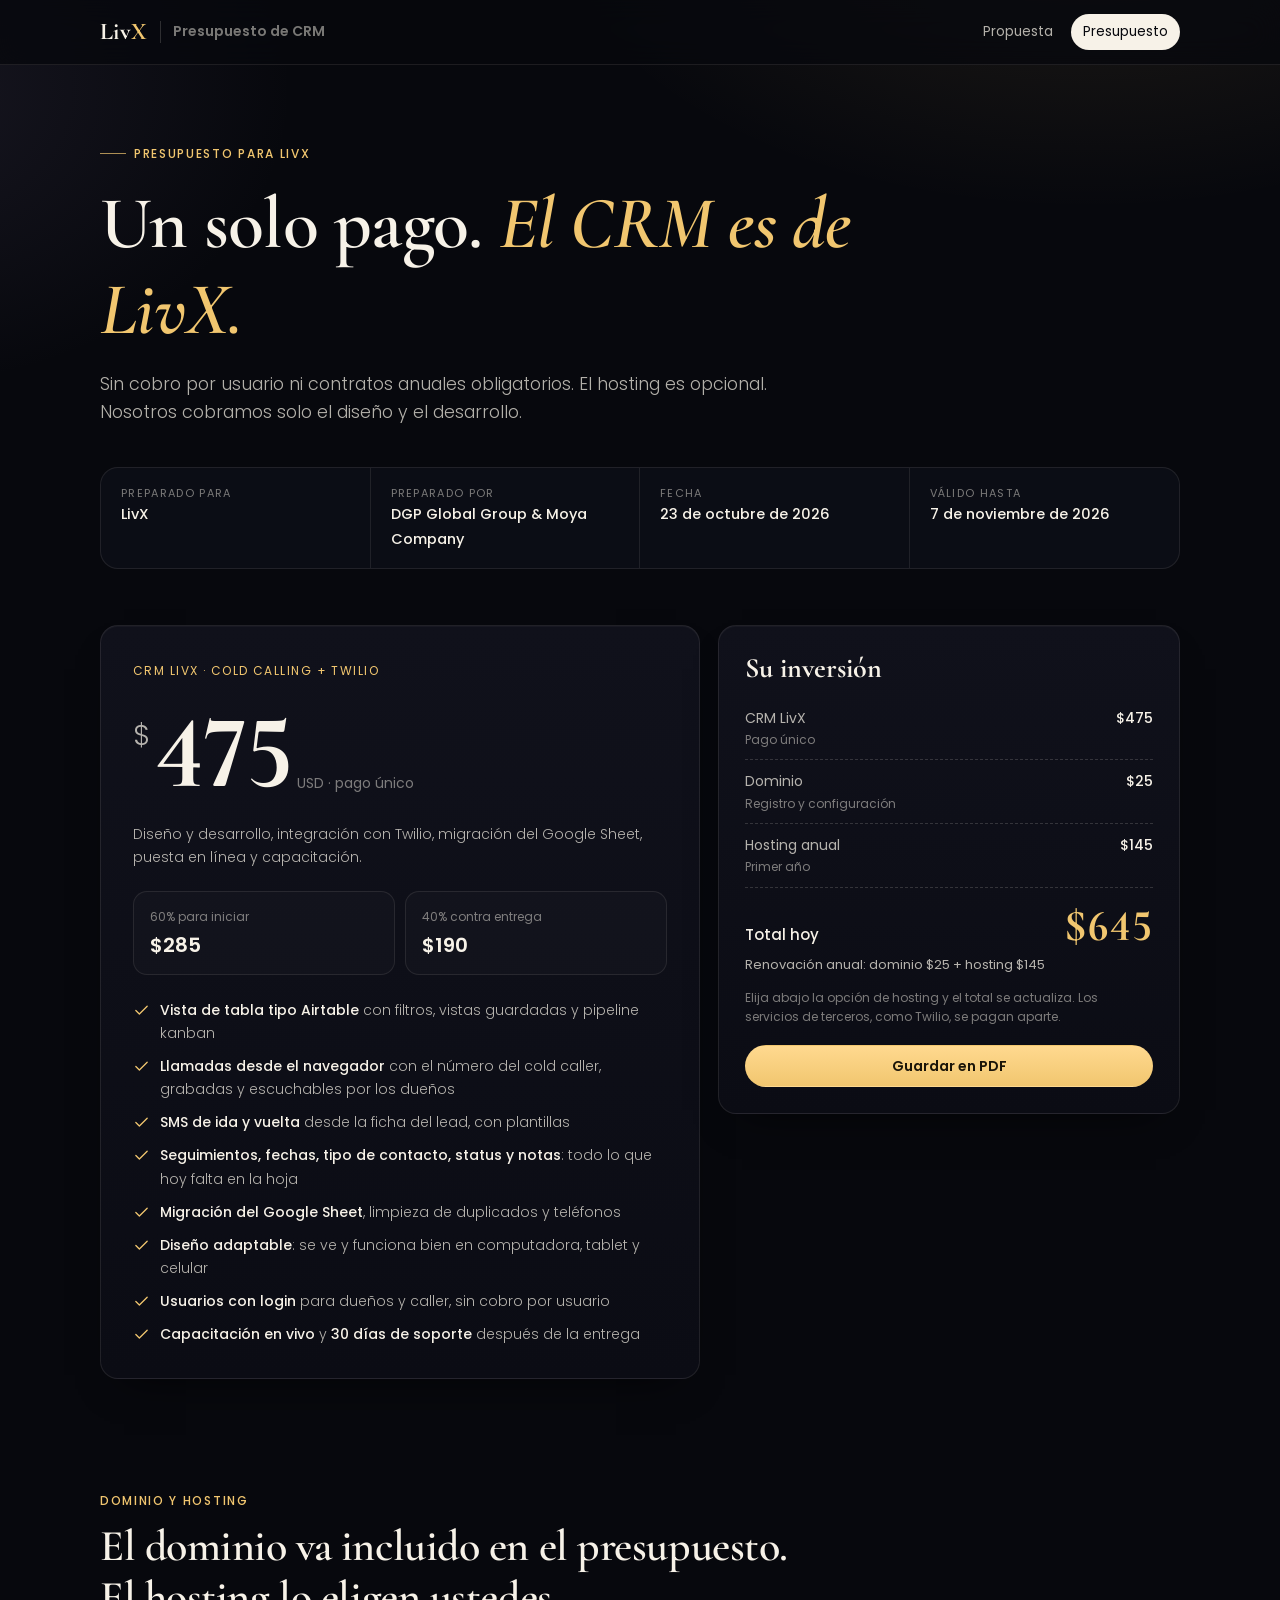
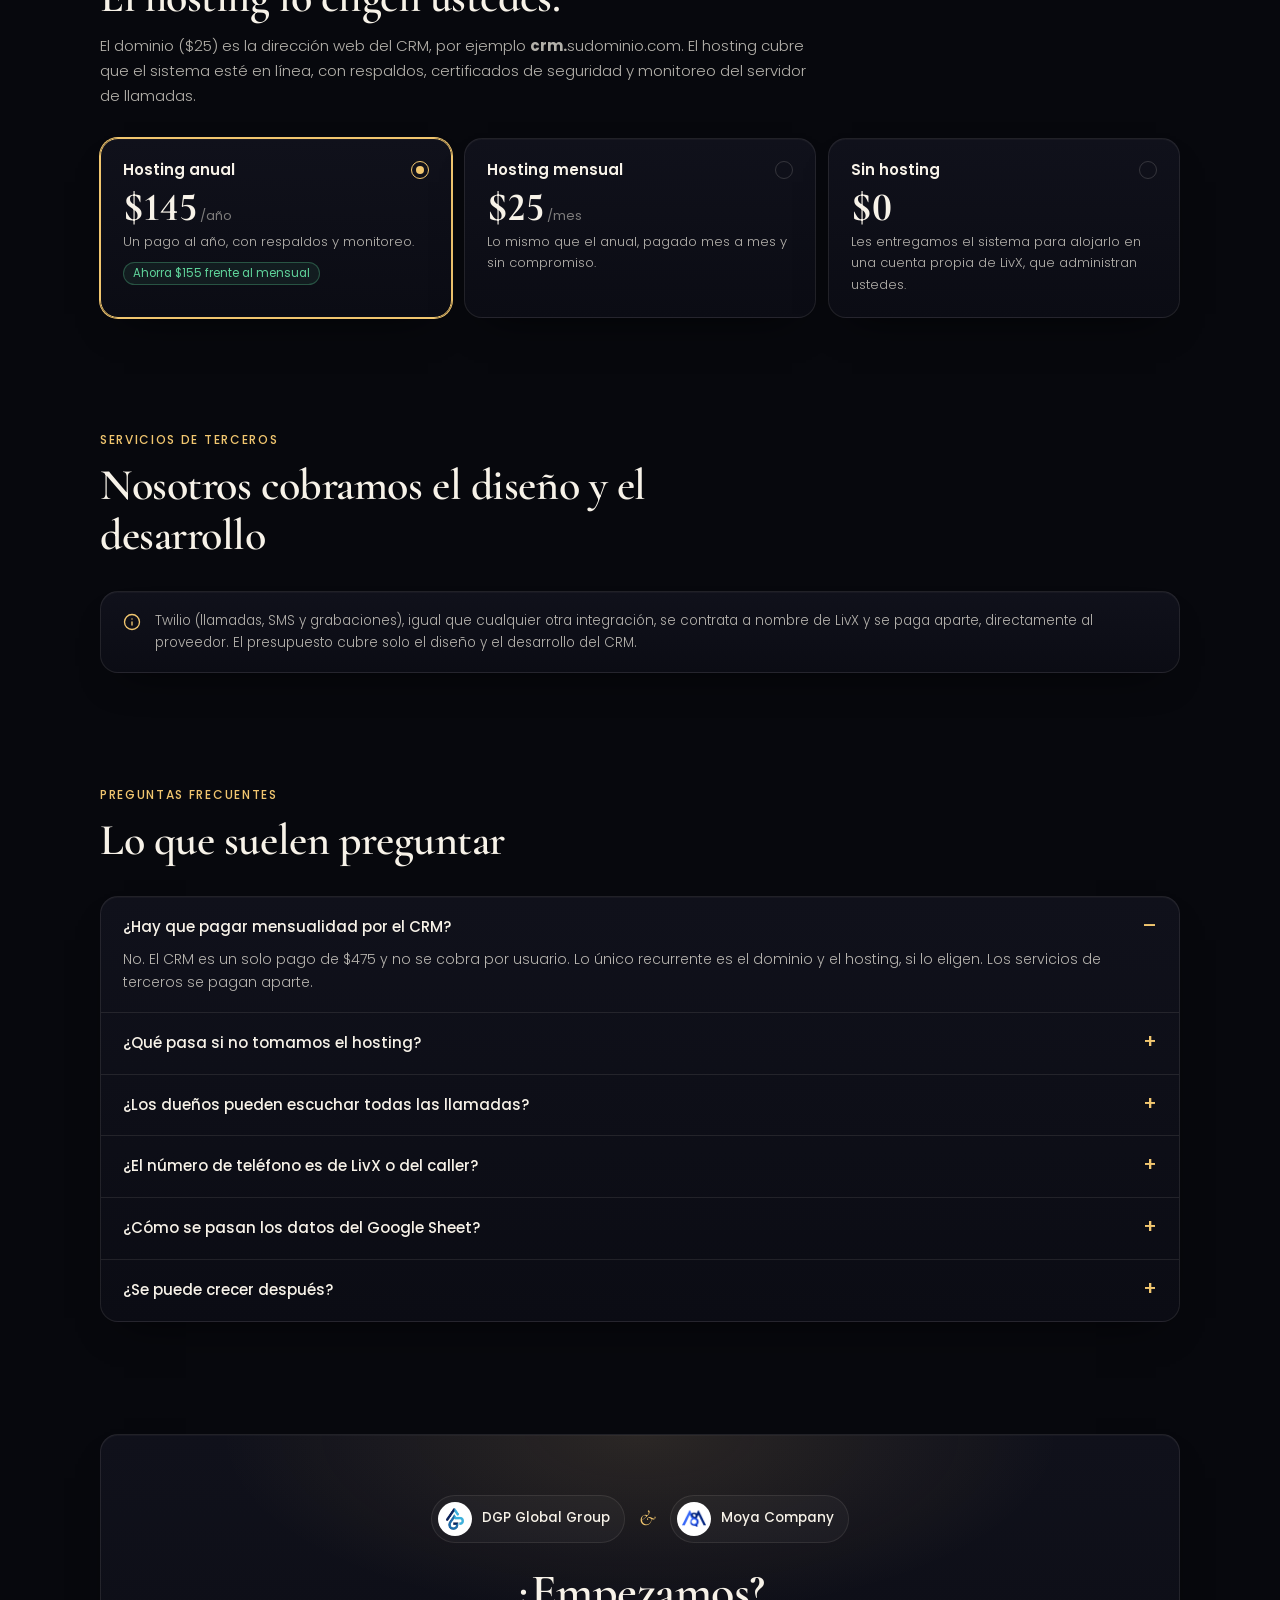
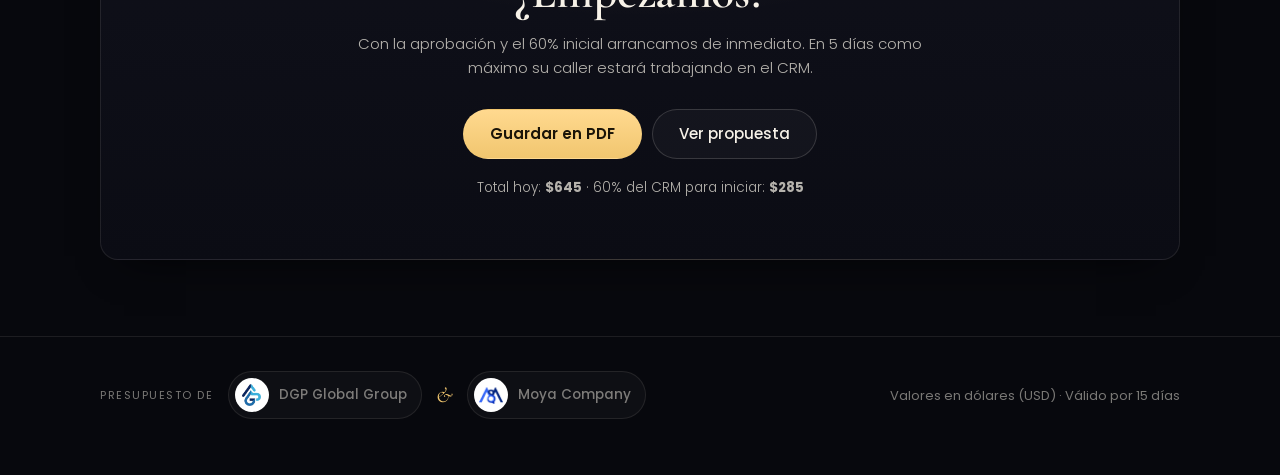
==== presupuesto/index.html @ dc4bea62 "Ajustar la entrega estimada a 5 días máximo Co-Authored-By: Claude Opus 5.5 <noreply@anthropic.com> " ====
<!doctype html>
<html lang="es">
<head>
  <meta charset="utf-8">
  <meta name="viewport" content="width=device-width, initial-scale=1">
  <title>Presupuesto CRM · LivX</title>
  <meta name="description" content="Presupuesto del CRM para LivX: $475 USD pago único, dominio $25 y hosting opcional de $145 al año o $25 al mes. Servicios de terceros aparte.">
  <meta name="robots" content="noindex">
  <meta name="theme-color" content="#07080d">
  <meta property="og:type" content="website">
  <meta property="og:title" content="Presupuesto CRM para LivX">
  <meta property="og:description" content="$475 USD pago único + dominio $25. Hosting opcional: $145/año o $25/mes.">
  <link rel="icon" href="../favicon.svg" type="image/svg+xml">
  <link rel="canonical" href="https://livxteam.dgp-link.com/presupuesto/">
  <meta property="og:url" content="https://livxteam.dgp-link.com/presupuesto/">
  <meta property="og:site_name" content="LivX CRM">
  <meta property="og:locale" content="es_US">
  <meta property="og:image" content="https://livxteam.dgp-link.com/presupuesto/og-image.png">
  <meta property="og:image:width" content="1200">
  <meta property="og:image:height" content="630">
  <meta name="twitter:card" content="summary_large_image">
  <meta name="twitter:title" content="Presupuesto CRM para LivX">
  <meta name="twitter:description" content="$475 USD pago único + dominio $25. Hosting opcional: $145/año o $25/mes.">
  <meta name="twitter:image" content="https://livxteam.dgp-link.com/presupuesto/og-image.png">
  <link rel="preconnect" href="https://fonts.googleapis.com">
  <link rel="preconnect" href="https://fonts.gstatic.com" crossorigin>
  <link href="https://fonts.googleapis.com/css2?family=Cormorant+Garamond:ital,wght@0,600;0,700;1,600&family=Poppins:wght@300;400;500;600&display=swap" rel="stylesheet">
  <link rel="stylesheet" href="../assets/css/site.css">
  <style>
    .price-wrap { display: grid; grid-template-columns: minmax(0, 1.3fr) minmax(0, 1fr); gap: 18px; align-items: start; }
    .price-card { padding: 32px; }
    .price-card .lbl { font-size: 12px; letter-spacing: .12em; text-transform: uppercase; color: var(--gold); }
    .price { display: flex; align-items: flex-start; gap: 6px; margin: 18px 0 18px; }
    .price .cur { font-size: 28px; margin-top: 12px; color: var(--ink-2); font-weight: 300; }
    .price .amt { font-family: var(--display); font-size: 104px; font-weight: 700; line-height: 1; letter-spacing: -.02em; font-variant-numeric: lining-nums; }
    .price .per { align-self: flex-end; margin-bottom: 10px; color: var(--ink-3); font-size: 14px; }
    .price-sub { color: var(--ink-2); font-size: 14px; font-weight: 300; }
    .terms { margin-top: 22px; display: grid; grid-template-columns: 1fr 1fr; gap: 10px; }
    .term { border: 1px solid var(--line); border-radius: 14px; padding: 12px 16px; background: rgba(255, 255, 255, .02); }
    .term small { color: var(--ink-3); font-size: 12px; }
    .term strong { display: block; font-size: 20px; font-weight: 600; font-variant-numeric: tabular-nums; }
    .checks { list-style: none; padding: 0; margin: 24px 0 0; display: grid; gap: 10px; }
    .checks li { display: flex; gap: 10px; font-size: 14px; color: var(--ink-2); font-weight: 300; }
    .checks li strong { color: var(--ink); font-weight: 500; }
    .checks svg.i { color: var(--gold); width: 17px; height: 17px; margin-top: 3px; }

    .summary { padding: 26px; position: sticky; top: 84px; }
    .summary h3 { font-family: var(--display); font-size: 28px; font-weight: 700; }
    .sum-line { display: flex; justify-content: space-between; gap: 12px; padding: 10px 0; border-bottom: 1px dashed var(--line-2); font-size: 14px; }
    .sum-line span:first-child { color: var(--ink-2); }
    .sum-line span:last-child { font-variant-numeric: tabular-nums; font-weight: 500; white-space: nowrap; }
    .sum-line small { display: block; color: var(--ink-3); font-size: 12px; }
    .sum-total { display: flex; justify-content: space-between; align-items: baseline; margin-top: 16px; }
    .sum-total strong { font-family: var(--display); font-size: 44px; font-weight: 700; font-variant-numeric: lining-nums tabular-nums; color: var(--gold); line-height: 1; }
    .sum-rec { font-size: 13px; color: var(--ink-2); margin-top: 6px; min-height: 20px; }
    .sum-note { font-size: 12px; color: var(--ink-3); margin-top: 12px; }

    .opts { display: grid; grid-template-columns: repeat(3, minmax(0, 1fr)); gap: 12px; }
    .opt { position: relative; padding: 22px; cursor: pointer; transition: border-color .15s, box-shadow .15s; display: block; }
    .opt:hover { border-color: var(--line-2); }
    .opt input { position: absolute; opacity: 0; pointer-events: none; }
    .opt.on { border-color: var(--gold); box-shadow: 0 0 0 1px var(--gold), var(--shadow); }
    .opt .radio { width: 18px; height: 18px; border-radius: 50%; border: 1.5px solid var(--line-2); display: inline-grid; place-items: center; float: right; }
    .opt.on .radio { border-color: var(--gold); }
    .opt.on .radio::after { content: ""; width: 8px; height: 8px; border-radius: 50%; background: var(--gold); }
    .opt input:focus-visible ~ .radio { outline: 2px solid var(--gold); outline-offset: 2px; }
    .opt h3 { font-size: 15px; font-weight: 600; }
    .opt .pr { font-variant-numeric: lining-nums; font-family: var(--display); font-size: 40px; font-weight: 700; margin: 8px 0 4px; line-height: 1; }
    .opt .pr small { font-family: var(--body); font-size: 13px; font-weight: 400; color: var(--ink-3); }
    .opt p { font-size: 13px; color: var(--ink-2); font-weight: 300; }
    .opt .save { display: inline-block; margin-top: 10px; font-size: 11.5px; color: var(--good); border: 1px solid rgba(95, 211, 154, .3); background: rgba(95, 211, 154, .08); border-radius: 999px; padding: 1px 9px; }

    .callout { padding: 18px 22px; display: flex; gap: 14px; align-items: flex-start; margin-top: 14px; }
    .callout svg.i { color: var(--gold); margin-top: 3px; }
    .callout p { font-size: 13.5px; color: var(--ink-2); font-weight: 300; }
    .callout strong { color: var(--ink); font-weight: 500; }

    @media (max-width: 900px) {
      .price-wrap { grid-template-columns: minmax(0, 1fr); }
      .summary { position: static; }
      .opts { grid-template-columns: minmax(0, 1fr); }
    }
    @media (max-width: 680px) {
      .price .amt { font-size: 84px; }
      .terms { grid-template-columns: minmax(0, 1fr); }
    }
  </style>
</head>
<body>
  <header class="top">
    <div class="wrap">
      <div class="brand"><span class="word">Liv<b>X</b></span><span class="sep"></span><span class="sub">Presupuesto de CRM</span></div>
      <nav class="nav">
        <a class="tab" href="../propuesta/">Propuesta</a>
        <a class="tab on" href="./">Presupuesto</a>
      </nav>
    </div>
  </header>

  <main class="wrap">
    <div class="hero">
      <span class="eyebrow">Presupuesto para LivX</span>
      <h1>Un solo pago. <em>El CRM es de LivX.</em></h1>
      <p class="lead">Sin cobro por usuario ni contratos anuales obligatorios. El hosting es opcional. Nosotros cobramos solo el diseño y el desarrollo.</p>
      <div class="meta">
        <div><small>Preparado para</small><strong>LivX</strong></div>
        <div><small>Preparado por</small><strong>DGP Global Group &amp; Moya Company</strong></div>
        <div><small>Fecha</small><strong id="issued">—</strong></div>
        <div><small>Válido hasta</small><strong id="valid">—</strong></div>
      </div>
    </div>

    <!-- Inversión -->
    <section id="inversion" style="padding-top:20px">
      <div class="price-wrap">
        <div class="card price-card">
          <span class="lbl">CRM LivX · cold calling + Twilio</span>
          <div class="price"><span class="cur">$</span><span class="amt">475</span><span class="per">USD · pago único</span></div>
          <p class="price-sub">Diseño y desarrollo, integración con Twilio, migración del Google Sheet, puesta en línea y capacitación.</p>
          <div class="terms">
            <div class="term"><small>60% para iniciar</small><strong>$285</strong></div>
            <div class="term"><small>40% contra entrega</small><strong>$190</strong></div>
          </div>
          <ul class="checks">
            <li><svg class="i" viewBox="0 0 24 24"><polyline points="20 6 9 17 4 12"/></svg><span><strong>Vista de tabla tipo Airtable</strong> con filtros, vistas guardadas y pipeline kanban</span></li>
            <li><svg class="i" viewBox="0 0 24 24"><polyline points="20 6 9 17 4 12"/></svg><span><strong>Llamadas desde el navegador</strong> con el número del cold caller, grabadas y escuchables por los dueños</span></li>
            <li><svg class="i" viewBox="0 0 24 24"><polyline points="20 6 9 17 4 12"/></svg><span><strong>SMS de ida y vuelta</strong> desde la ficha del lead, con plantillas</span></li>
            <li><svg class="i" viewBox="0 0 24 24"><polyline points="20 6 9 17 4 12"/></svg><span><strong>Seguimientos, fechas, tipo de contacto, status y notas</strong>: todo lo que hoy falta en la hoja</span></li>
            <li><svg class="i" viewBox="0 0 24 24"><polyline points="20 6 9 17 4 12"/></svg><span><strong>Migración del Google Sheet</strong>, limpieza de duplicados y teléfonos</span></li>
            <li><svg class="i" viewBox="0 0 24 24"><polyline points="20 6 9 17 4 12"/></svg><span><strong>Diseño adaptable</strong>: se ve y funciona bien en computadora, tablet y celular</span></li>
            <li><svg class="i" viewBox="0 0 24 24"><polyline points="20 6 9 17 4 12"/></svg><span><strong>Usuarios con login</strong> para dueños y caller, sin cobro por usuario</span></li>
            <li><svg class="i" viewBox="0 0 24 24"><polyline points="20 6 9 17 4 12"/></svg><span><strong>Capacitación en vivo</strong> y <strong>30 días de soporte</strong> después de la entrega</span></li>
          </ul>
        </div>

        <aside class="card summary">
          <h3>Su inversión</h3>
          <div id="lines" style="margin-top:12px"></div>
          <div class="sum-total"><span style="font-weight:500">Total hoy</span><strong id="total">$500</strong></div>
          <div class="sum-rec" id="rec"></div>
          <p class="sum-note">Elija abajo la opción de hosting y el total se actualiza. Los servicios de terceros, como Twilio, se pagan aparte.</p>
          <div class="row no-print" style="margin-top:18px">
            <button class="btn gold" type="button" onclick="window.print()" style="flex:1">Guardar en PDF</button>
          </div>
        </aside>
      </div>
    </section>

    <!-- Hosting -->
    <section id="hosting">
      <div class="sec-head">
        <div class="k">Dominio y hosting</div>
        <h2>El dominio va incluido en el presupuesto. El hosting lo eligen ustedes.</h2>
        <p>El dominio ($25) es la dirección web del CRM, por ejemplo <strong>crm.</strong>sudominio.com. El hosting cubre que el sistema esté en línea, con respaldos, certificados de seguridad y monitoreo del servidor de llamadas.</p>
      </div>
      <div class="opts" id="hostOpts">
        <label class="card opt" data-v="year">
          <input type="radio" name="host" value="year" checked>
          <span class="radio"></span>
          <h3>Hosting anual</h3>
          <div class="pr">$145<small> /año</small></div>
          <p>Un pago al año, con respaldos y monitoreo.</p>
          <span class="save">Ahorra $155 frente al mensual</span>
        </label>
        <label class="card opt" data-v="month">
          <input type="radio" name="host" value="month">
          <span class="radio"></span>
          <h3>Hosting mensual</h3>
          <div class="pr">$25<small> /mes</small></div>
          <p>Lo mismo que el anual, pagado mes a mes y sin compromiso.</p>
        </label>
        <label class="card opt" data-v="none">
          <input type="radio" name="host" value="none">
          <span class="radio"></span>
          <h3>Sin hosting</h3>
          <div class="pr">$0</div>
          <p>Les entregamos el sistema para alojarlo en una cuenta propia de LivX, que administran ustedes.</p>
        </label>
      </div>
    </section>

    <!-- Terceros -->
    <section id="terceros">
      <div class="sec-head">
        <div class="k">Servicios de terceros</div>
        <h2>Nosotros cobramos el diseño y el desarrollo</h2>
      </div>
      <div class="card callout">
        <svg class="i" viewBox="0 0 24 24"><circle cx="12" cy="12" r="10"/><line x1="12" y1="16" x2="12" y2="12"/><line x1="12" y1="8" x2="12.01" y2="8"/></svg>
        <p>Twilio (llamadas, SMS y grabaciones), igual que cualquier otra integración, se contrata a nombre de LivX y se paga aparte, directamente al proveedor. El presupuesto cubre solo el diseño y el desarrollo del CRM.</p>
      </div>
    </section>

    <!-- Preguntas -->
    <section>
      <div class="sec-head"><div class="k">Preguntas frecuentes</div><h2>Lo que suelen preguntar</h2></div>
      <div class="card faq">
        <details open><summary>¿Hay que pagar mensualidad por el CRM?</summary><p>No. El CRM es un solo pago de $475 y no se cobra por usuario. Lo único recurrente es el dominio y el hosting, si lo eligen. Los servicios de terceros se pagan aparte.</p></details>
        <details><summary>¿Qué pasa si no tomamos el hosting?</summary><p>Les dejamos el sistema listo para alojarlo en una cuenta de LivX. El mantenimiento y los respaldos quedarían por su cuenta.</p></details>
        <details><summary>¿Los dueños pueden escuchar todas las llamadas?</summary><p>Sí. Cada llamada queda grabada en la ficha del lead y en el registro de llamadas, con fecha, duración y resultado.</p></details>
        <details><summary>¿El número de teléfono es de LivX o del caller?</summary><p>Es de LivX. Si el caller cambia, el número, las grabaciones y los SMS se quedan con ustedes.</p></details>
        <details><summary>¿Cómo se pasan los datos del Google Sheet?</summary><p>Lo hacemos nosotros: importamos la hoja, unimos duplicados, damos un solo formato a los teléfonos y asignamos categorías y status.</p></details>
        <details><summary>¿Se puede crecer después?</summary><p>Sí. Cuando hagan el launch se pueden agregar más callers, formularios de registro de partners, email marketing o reportes. Se cotiza aparte según lo que necesiten.</p></details>
      </div>
    </section>

    <!-- Aceptar -->
    <section id="aceptar">
      <div class="card cta">
        <div class="by no-print" style="justify-content:center;margin-bottom:22px">
          <span class="agency"><span class="lg"><img src="../assets/img/dgp-mark.png" alt=""></span>DGP Global Group</span>
          <span class="amp">&amp;</span>
          <span class="agency"><span class="lg"><img src="../assets/img/moya-mark.png" alt=""></span>Moya Company</span>
        </div>
        <h2>¿Empezamos?</h2>
        <p>Con la aprobación y el 60% inicial arrancamos de inmediato. En 5 días como máximo su caller estará trabajando en el CRM.</p>
        <div class="row">
          <button class="btn gold lg no-print" type="button" onclick="window.print()">Guardar en PDF</button>
          <a class="btn lg no-print" href="../propuesta/">Ver propuesta</a>
        </div>
        <p id="selNote" style="margin:18px auto 0;font-size:13.5px"></p>
      </div>
    </section>
  </main>

  <footer>
    <div class="wrap">
      <div class="by">
        <span class="lbl">Presupuesto de</span>
        <span class="agency"><span class="lg"><img src="../assets/img/dgp-mark.png" alt="Logo de DGP Global Group"></span>DGP Global Group</span>
        <span class="amp">&amp;</span>
        <span class="agency"><span class="lg"><img src="../assets/img/moya-mark.png" alt="Logo de Moya Company"></span>Moya Company</span>
      </div>
      <span>Valores en dólares (USD) · Válido por 15 días</span>
    </div>
  </footer>

  <script>
    const CRM = 475, DOMAIN = 25;
    const HOST = {
      year: { name: 'Hosting anual', today: 145, rec: 'Renovación anual: dominio $25 + hosting $145' },
      month: { name: 'Hosting mensual', today: 25, rec: 'Luego $25/mes de hosting · dominio $25/año' },
      none: { name: null, today: 0, rec: 'Renovación anual del dominio: $25' }
    };
    const money = (n) => '$' + n.toLocaleString('en-US', { minimumFractionDigits: n % 1 ? 2 : 0, maximumFractionDigits: 2 });
    let host = 'year';

    function update() {
      const h = HOST[host];
      const total = CRM + DOMAIN + h.today;
      document.getElementById('lines').innerHTML =
        `<div class="sum-line"><span>CRM LivX<small>Pago único</small></span><span>${money(CRM)}</span></div>` +
        `<div class="sum-line"><span>Dominio<small>Registro y configuración</small></span><span>${money(DOMAIN)}</span></div>` +
        (h.name ? `<div class="sum-line"><span>${h.name}<small>${host === 'year' ? 'Primer año' : 'Primer mes'}</small></span><span>${money(h.today)}</span></div>` : '');
      document.getElementById('total').textContent = money(total);
      document.getElementById('rec').textContent = h.rec;
      document.getElementById('selNote').innerHTML =
        `Total hoy: <strong>${money(total)}</strong> · 60% del CRM para iniciar: <strong>${money(CRM * .6)}</strong>`;
      document.querySelectorAll('.opt').forEach((el) => el.classList.toggle('on', el.dataset.v === host));
    }
    document.getElementById('hostOpts').addEventListener('change', (e) => { host = e.target.value; update(); });

    // Fecha de emisión fija: la validez no se mueve cada vez que se abre la página
    const ISSUED = new Date(2026, 9, 23);
    const fmt = (x) => x.toLocaleDateString('es-US', { day: 'numeric', month: 'long', year: 'numeric' });
    document.getElementById('issued').textContent = fmt(ISSUED);
    document.getElementById('valid').textContent = fmt(new Date(ISSUED.getTime() + 15 * 86400000));
    update();
  </script>
</body>
</html>
---- assets/css/site.css ----
/* LivX CRM · estilos compartidos (propuesta y presupuesto)
   Paleta y tipografía tomadas de la identidad nocturna de LivX. */
:root {
  color-scheme: dark;
  --bg: #07080d;
  --bg-2: #0b0c14;
  --surface: #10111b;
  --surface-2: #151726;
  --surface-3: #1c1f33;
  --line: rgba(247, 242, 232, .09);
  --line-2: rgba(247, 242, 232, .16);
  --ink: #f7f2e8;
  --ink-2: rgba(247, 242, 232, .72);
  --ink-3: rgba(247, 242, 232, .48);
  --gold: #f1c66f;
  --gold-2: #ffd98f;
  --gold-soft: rgba(241, 198, 111, .12);
  --bronze: #9f7541;
  --good: #5fd39a;
  --bad: #f07b7b;
  --info: #7fb2ff;
  --violet: #b9a3ff;
  --display: "Cormorant Garamond", Georgia, serif;
  --body: "Poppins", system-ui, -apple-system, "Segoe UI", sans-serif;
  --radius: 18px;
  --shadow: 0 1px 0 rgba(255, 255, 255, .03) inset, 0 20px 40px -24px rgba(0, 0, 0, .8);
}
* { box-sizing: border-box; }
html, body { margin: 0; }
html { scroll-behavior: smooth; }
body {
  font-family: var(--body); font-size: 15px; line-height: 1.65; color: var(--ink);
  background:
    radial-gradient(900px 500px at 85% -10%, rgba(241, 198, 111, .10), transparent 60%),
    radial-gradient(700px 500px at -10% 10%, rgba(102, 91, 128, .18), transparent 60%),
    var(--bg);
  background-attachment: fixed;
  -webkit-font-smoothing: antialiased;
}
a { color: inherit; }
h1, h2, h3 { margin: 0; line-height: 1.15; }
h1, h2 { font-family: var(--display); font-weight: 600; letter-spacing: -.01em; }
p { margin: 0; }
svg.i { width: 18px; height: 18px; stroke: currentColor; fill: none; stroke-width: 1.8; stroke-linecap: round; stroke-linejoin: round; flex: none; }

.wrap { max-width: 1120px; margin: 0 auto; padding: 0 20px; }

/* Barra superior */
.top { position: sticky; top: 0; z-index: 20; background: rgba(7, 8, 13, .78); backdrop-filter: blur(14px); -webkit-backdrop-filter: blur(14px); border-bottom: 1px solid var(--line); }
.top .wrap { display: flex; align-items: center; justify-content: space-between; gap: 12px; height: 64px; }
.brand { display: flex; align-items: center; gap: 12px; font-weight: 600; font-size: 14px; min-width: 0; }
.brand .word { font-family: var(--display); font-size: 24px; font-weight: 700; letter-spacing: .02em; }
.brand .word b { color: var(--gold); font-weight: 700; }
.brand .sep { width: 1px; height: 22px; background: var(--line-2); }
.brand .sub { color: var(--ink-3); white-space: nowrap; overflow: hidden; text-overflow: ellipsis; }
.nav { display: flex; gap: 6px; align-items: center; }
.nav a.tab { font-size: 13.5px; color: var(--ink-2); text-decoration: none; padding: 7px 12px; border-radius: 999px; }
.nav a.tab:hover { color: var(--ink); background: rgba(255, 255, 255, .04); }
.nav a.tab.on { color: var(--bg); background: var(--ink); }

/* Botones */
.btn {
  display: inline-flex; align-items: center; justify-content: center; gap: 8px; height: 42px; padding: 0 18px;
  border-radius: 999px; font: inherit; font-size: 14px; font-weight: 500; cursor: pointer; text-decoration: none; white-space: nowrap;
  border: 1px solid var(--line-2); background: rgba(255, 255, 255, .03); color: var(--ink);
  transition: background .15s, border-color .15s, transform .15s;
}
.btn:hover { border-color: var(--ink-3); background: rgba(255, 255, 255, .06); }
.btn.gold { background: linear-gradient(180deg, var(--gold-2), var(--gold)); color: #1a1408; border-color: transparent; font-weight: 600; }
.btn.gold:hover { filter: brightness(1.05); transform: translateY(-1px); }
.btn.lg { height: 50px; padding: 0 26px; font-size: 15px; }
.row { display: flex; gap: 10px; flex-wrap: wrap; align-items: center; }

/* Encabezados de sección */
.hero { padding: 72px 0 36px; }
.eyebrow { display: inline-flex; align-items: center; gap: 8px; font-size: 12px; letter-spacing: .14em; text-transform: uppercase; color: var(--gold); font-weight: 500; }
.eyebrow::before { content: ""; width: 26px; height: 1px; background: var(--gold); opacity: .7; }
.hero h1 { font-size: clamp(40px, 6.4vw, 74px); margin: 18px 0 18px; max-width: 900px; }
.hero h1 em { font-style: italic; color: var(--gold); }
.hero .lead { font-size: 17.5px; color: var(--ink-2); max-width: 680px; font-weight: 300; }

.meta { display: grid; grid-template-columns: repeat(4, minmax(0, 1fr)); margin-top: 40px; border: 1px solid var(--line); border-radius: var(--radius); overflow: hidden; background: rgba(16, 17, 27, .6); }
.meta > div { padding: 16px 20px; border-right: 1px solid var(--line); }
.meta > div:last-child { border-right: 0; }
.meta small { display: block; font-size: 11px; letter-spacing: .12em; text-transform: uppercase; color: var(--ink-3); }
.meta strong { font-weight: 500; font-size: 14.5px; }

section { padding: 56px 0; }
.sec-head { margin-bottom: 30px; max-width: 720px; }
.sec-head .k { font-size: 12px; letter-spacing: .14em; text-transform: uppercase; color: var(--gold); font-weight: 500; }
.sec-head h2 { font-size: clamp(30px, 4.2vw, 44px); margin-top: 10px; }
.sec-head p { color: var(--ink-2); margin-top: 12px; font-weight: 300; }

.card { background: linear-gradient(180deg, var(--surface), var(--bg-2)); border: 1px solid var(--line); border-radius: var(--radius); box-shadow: var(--shadow); }
.grid { display: grid; gap: 14px; }
.g2 { grid-template-columns: repeat(2, minmax(0, 1fr)); }
.g3 { grid-template-columns: repeat(3, minmax(0, 1fr)); }
.g4 { grid-template-columns: repeat(4, minmax(0, 1fr)); }

.feat { padding: 24px; }
.feat .ico { width: 40px; height: 40px; border-radius: 12px; display: grid; place-items: center; background: var(--gold-soft); color: var(--gold); border: 1px solid rgba(241, 198, 111, .22); margin-bottom: 16px; }
.feat h3 { font-size: 16px; font-weight: 600; margin-bottom: 6px; }
.feat p { color: var(--ink-2); font-size: 14px; font-weight: 300; }
.feat ul { margin: 10px 0 0; padding-left: 18px; color: var(--ink-2); font-size: 13.5px; font-weight: 300; }
.feat ul li { margin: 3px 0; }
.feat ul li::marker { color: var(--gold); }

/* Chips de estado / categoría */
.chip { display: inline-flex; align-items: center; gap: 6px; font-size: 12px; font-weight: 500; padding: 2px 10px; border-radius: 999px; white-space: nowrap; border: 1px solid transparent; }
.chip::before { content: ""; width: 6px; height: 6px; border-radius: 50%; background: currentColor; }
.c-new { color: #cfd3e6; background: rgba(207, 211, 230, .08); border-color: rgba(207, 211, 230, .14); }
.c-try { color: var(--info); background: rgba(127, 178, 255, .1); border-color: rgba(127, 178, 255, .2); }
.c-int { color: var(--gold); background: var(--gold-soft); border-color: rgba(241, 198, 111, .25); }
.c-fu { color: var(--violet); background: rgba(185, 163, 255, .1); border-color: rgba(185, 163, 255, .22); }
.c-won { color: var(--good); background: rgba(95, 211, 154, .1); border-color: rgba(95, 211, 154, .22); }
.c-lost { color: var(--bad); background: rgba(240, 123, 123, .1); border-color: rgba(240, 123, 123, .2); }
.tag { display: inline-block; font-size: 11.5px; padding: 1px 9px; border-radius: 6px; background: rgba(255, 255, 255, .05); border: 1px solid var(--line); color: var(--ink-2); white-space: nowrap; }

/* Tablas simples */
table.t { width: 100%; border-collapse: collapse; font-size: 14px; }
table.t th, table.t td { text-align: left; padding: 13px 18px; border-bottom: 1px solid var(--line); vertical-align: top; }
table.t th { font-size: 11px; letter-spacing: .12em; text-transform: uppercase; color: var(--ink-3); font-weight: 500; }
table.t tr:last-child td { border-bottom: 0; }
table.t td.r, table.t th.r { text-align: right; white-space: nowrap; }
table.t td small { display: block; color: var(--ink-3); font-size: 12.5px; }
.scroll-x { overflow-x: auto; -webkit-overflow-scrolling: touch; }

/* Pasos */
.steps { display: grid; grid-template-columns: repeat(4, minmax(0, 1fr)); gap: 14px; }
.step { padding: 22px; }
.step .when { font-size: 11.5px; letter-spacing: .12em; text-transform: uppercase; color: var(--gold); }
.step h3 { font-size: 16px; font-weight: 600; margin: 8px 0 6px; }
.step p { font-size: 13.5px; color: var(--ink-2); font-weight: 300; }

/* FAQ */
.faq details { padding: 18px 22px; border-bottom: 1px solid var(--line); }
.faq details:last-child { border-bottom: 0; }
.faq summary { cursor: pointer; font-weight: 500; list-style: none; display: flex; justify-content: space-between; gap: 12px; }
.faq summary::-webkit-details-marker { display: none; }
.faq summary::after { content: "+"; color: var(--gold); font-size: 20px; line-height: 1; }
.faq details[open] summary::after { content: "–"; }
.faq p { color: var(--ink-2); margin-top: 8px; font-size: 14px; font-weight: 300; }

/* Cierre */
.cta { text-align: center; padding: 60px 24px; background: radial-gradient(600px 260px at 50% 0%, rgba(241, 198, 111, .12), transparent 70%), linear-gradient(180deg, var(--surface), var(--bg-2)); }
.cta h2 { font-size: clamp(32px, 4.6vw, 48px); }
.cta p { color: var(--ink-2); margin: 12px auto 28px; max-width: 580px; font-weight: 300; }
.cta .row { justify-content: center; }

/* Firmas de las agencias */
.by { display: flex; align-items: center; gap: 14px; flex-wrap: wrap; }
.by .lbl { font-size: 11px; letter-spacing: .14em; text-transform: uppercase; color: var(--ink-3); }
.agency { display: inline-flex; align-items: center; gap: 10px; padding: 6px 14px 6px 6px; border-radius: 999px; background: rgba(255, 255, 255, .03); border: 1px solid var(--line); font-size: 13.5px; font-weight: 500; }
.agency .lg { width: 34px; height: 34px; border-radius: 50%; background: #fff; display: grid; place-items: center; overflow: hidden; }
.agency .lg img { max-width: 24px; max-height: 22px; display: block; }
.amp { font-family: var(--display); font-style: italic; font-size: 22px; color: var(--gold); }

footer { padding: 34px 0 56px; color: var(--ink-3); font-size: 13px; border-top: 1px solid var(--line); margin-top: 20px; }
footer .wrap { display: flex; justify-content: space-between; align-items: center; gap: 18px; flex-wrap: wrap; }

@media (max-width: 960px) {
  .g3, .g4 { grid-template-columns: repeat(2, minmax(0, 1fr)); }
  .steps { grid-template-columns: repeat(2, minmax(0, 1fr)); }
}
@media (max-width: 680px) {
  .g2, .g3, .g4, .steps { grid-template-columns: minmax(0, 1fr); }
  .meta { grid-template-columns: repeat(2, minmax(0, 1fr)); }
  .meta > div:nth-child(2) { border-right: 0; }
  .meta > div:nth-child(-n+2) { border-bottom: 1px solid var(--line); }
  .hero { padding: 44px 0 20px; }
  section { padding: 38px 0; }
  .brand .sep, .brand .sub { display: none; }
  .nav a.tab { padding: 6px 10px; font-size: 13px; }
}
@media print {
  :root { --bg: #fff; --bg-2: #fff; --surface: #fff; --surface-2: #f6f6f6; --surface-3: #eee; --ink: #111; --ink-2: #333; --ink-3: #666; --line: #ddd; --line-2: #ccc; --gold: #9f7541; }
  body { background: #fff; font-size: 12.5px; }
  .top, .no-print { display: none !important; }
  .card { box-shadow: none; break-inside: avoid; }
  section { padding: 18px 0; }
  .hero { padding: 0 0 10px; }
}
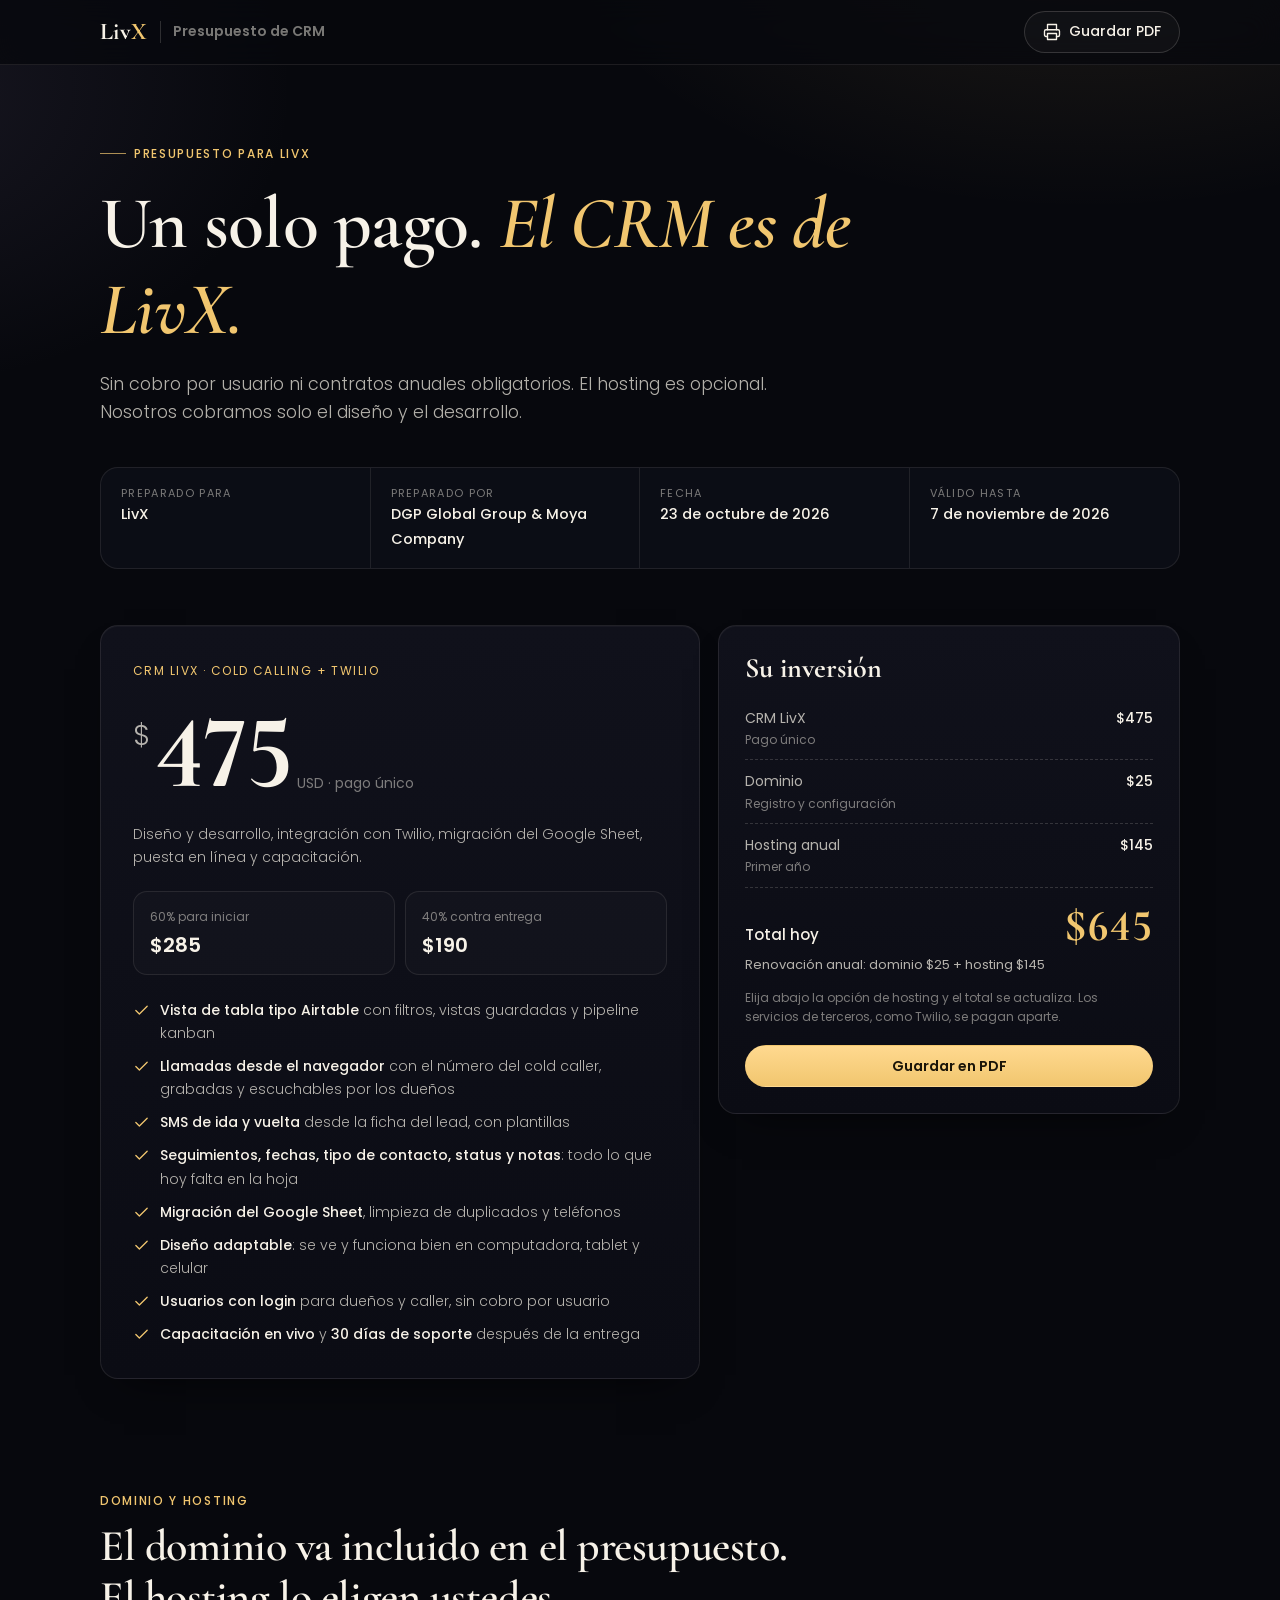
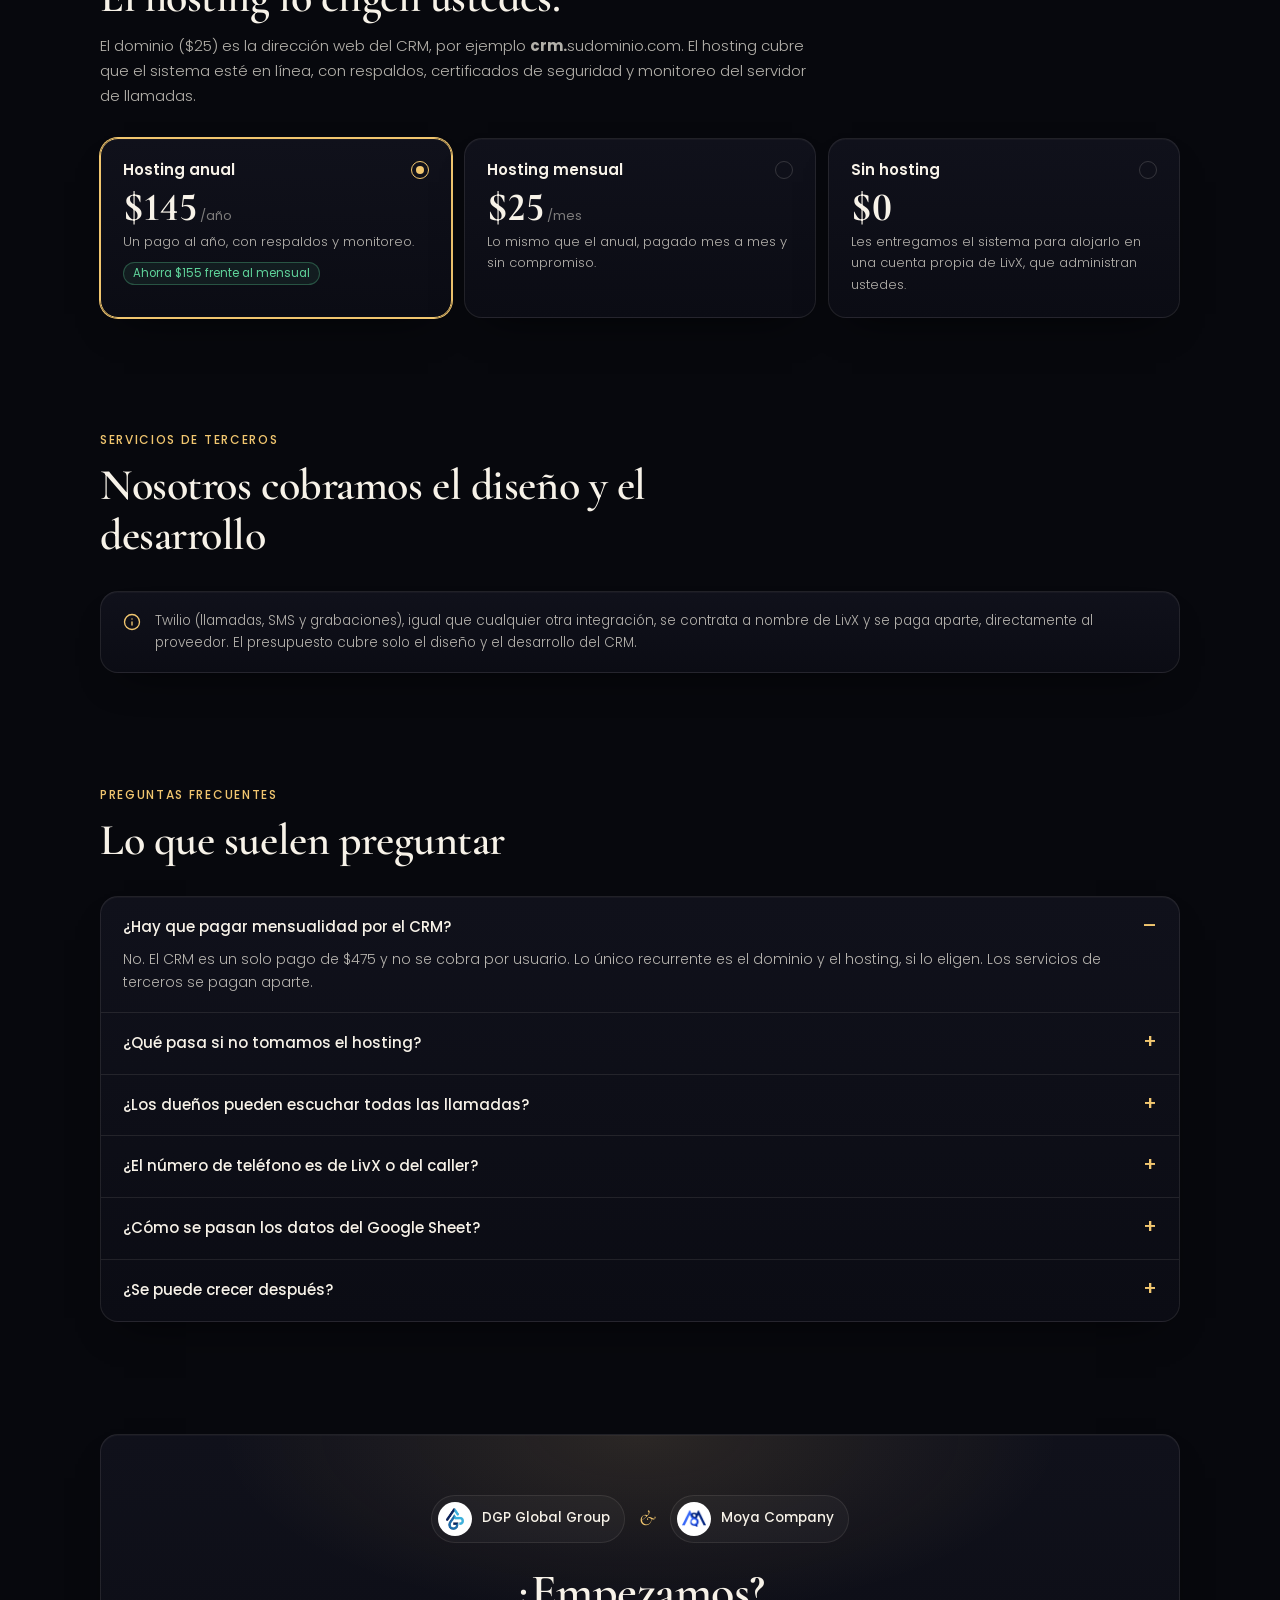
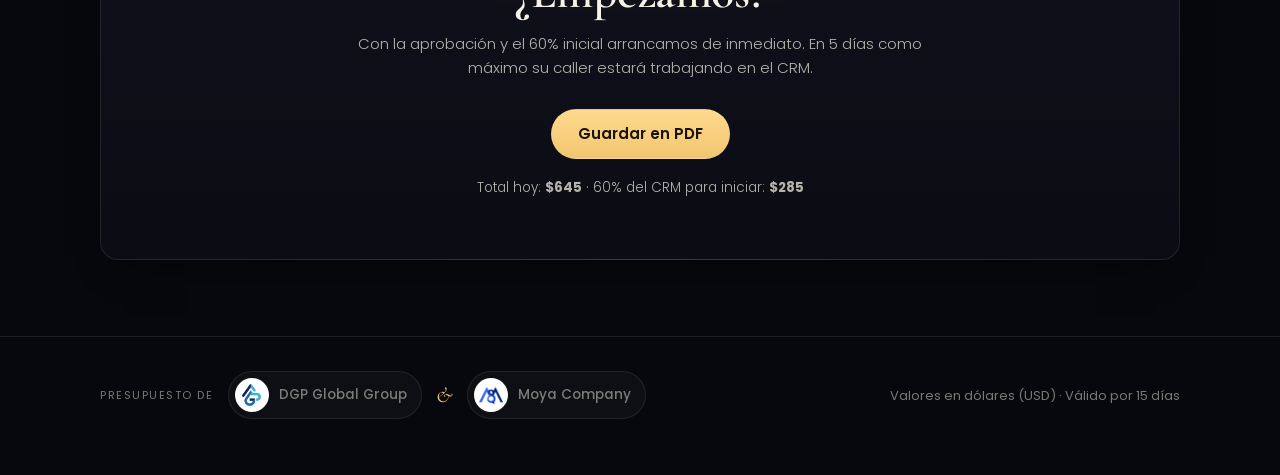
==== commit 46345e13: "Quitar los enlaces entre propuesta y presupuesto Cada página queda independiente; la barra superior " ====
--- a/presupuesto/index.html
+++ b/presupuesto/index.html
@@ -90,9 +90,8 @@
   <header class="top">
     <div class="wrap">
       <div class="brand"><span class="word">Liv<b>X</b></span><span class="sep"></span><span class="sub">Presupuesto de CRM</span></div>
-      <nav class="nav">
-        <a class="tab" href="../propuesta/">Propuesta</a>
-        <a class="tab on" href="./">Presupuesto</a>
+      <nav class="nav no-print">
+        <button class="btn" type="button" onclick="window.print()"><svg class="i" viewBox="0 0 24 24"><polyline points="6 9 6 2 18 2 18 9"/><path d="M6 18H4a2 2 0 0 1-2-2v-5a2 2 0 0 1 2-2h16a2 2 0 0 1 2 2v5a2 2 0 0 1-2 2h-2"/><rect x="6" y="14" width="12" height="8"/></svg>Guardar PDF</button>
       </nav>
     </div>
   </header>
@@ -216,7 +215,6 @@
         <p>Con la aprobación y el 60% inicial arrancamos de inmediato. En 5 días como máximo su caller estará trabajando en el CRM.</p>
         <div class="row">
           <button class="btn gold lg no-print" type="button" onclick="window.print()">Guardar en PDF</button>
-          <a class="btn lg no-print" href="../propuesta/">Ver propuesta</a>
         </div>
         <p id="selNote" style="margin:18px auto 0;font-size:13.5px"></p>
       </div>
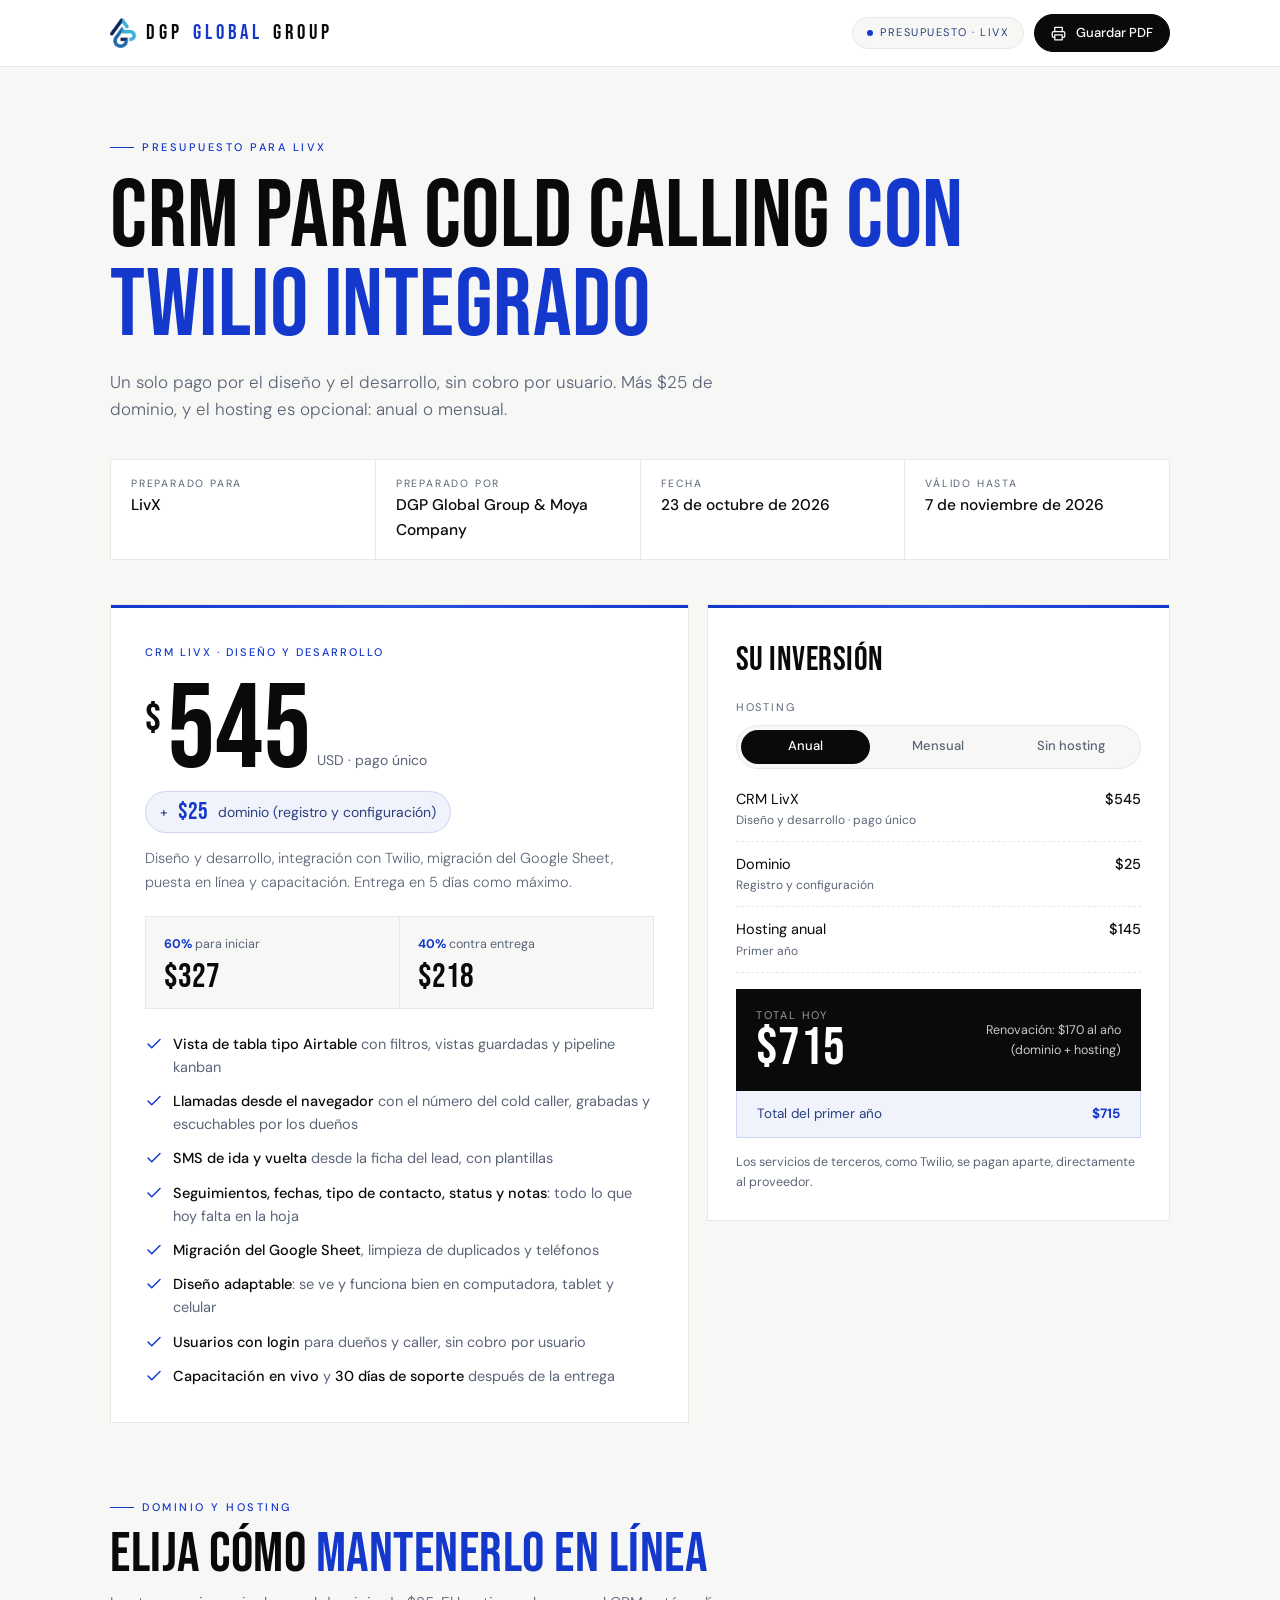
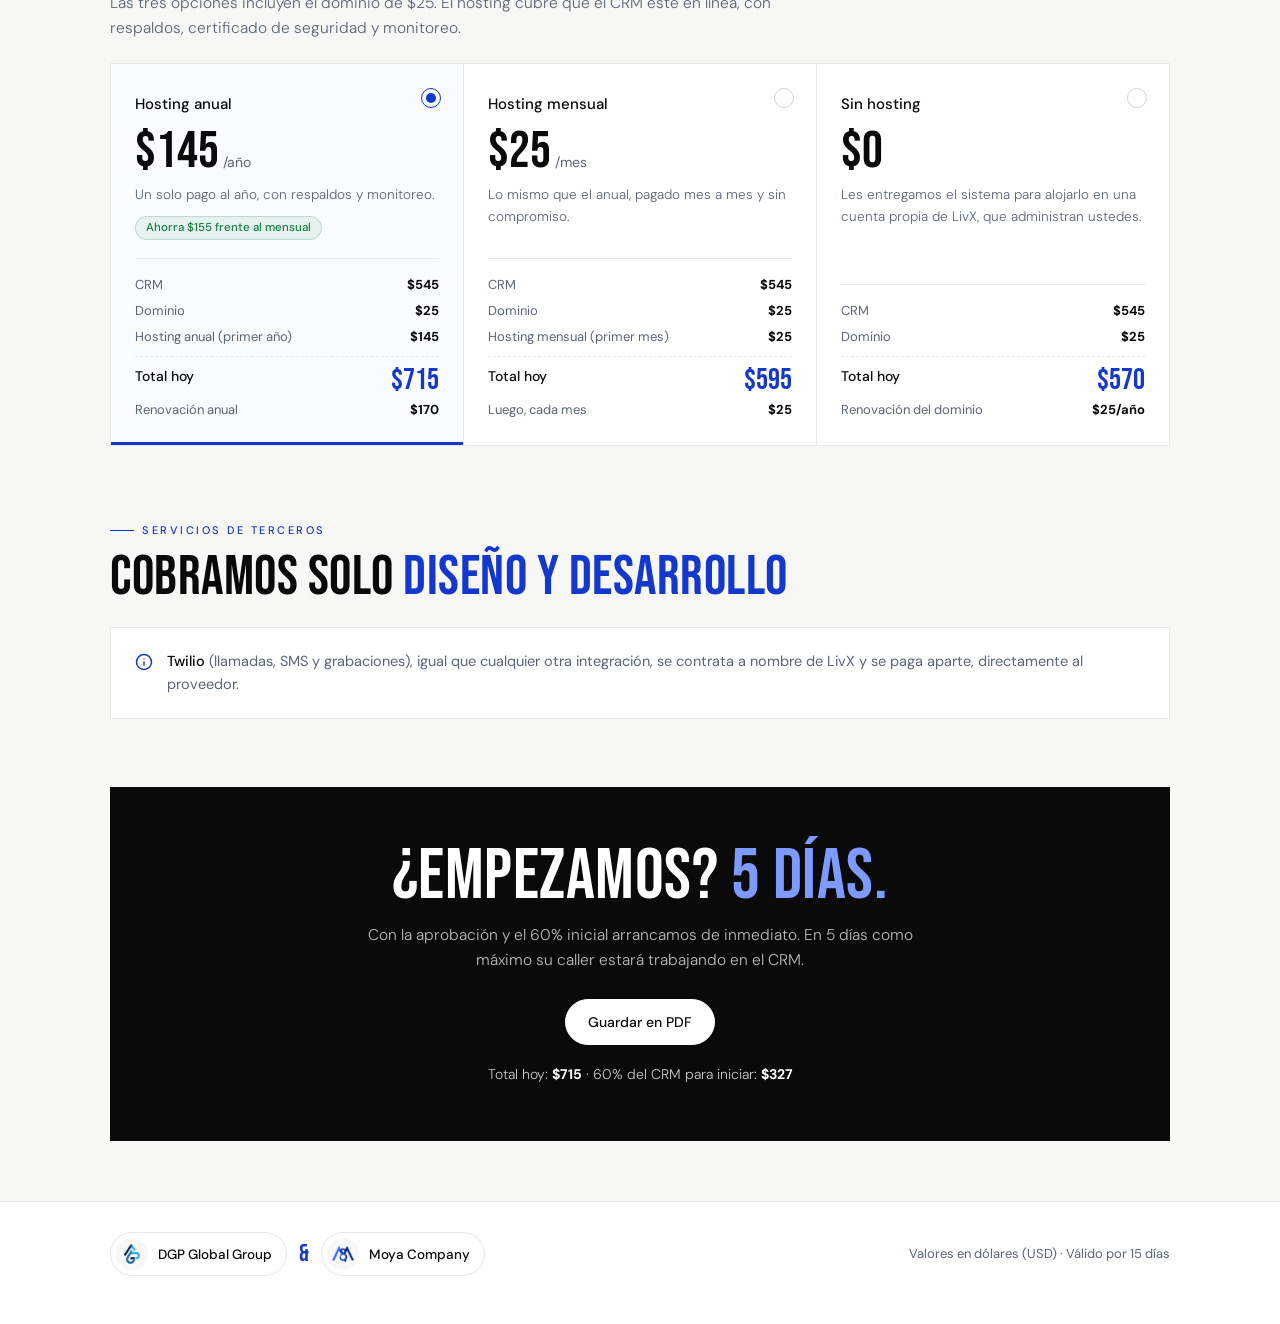
==== commit a18f7074: "Presupuesto con estilo DGP, CRM a $545 y sin preguntas frecuentes - Fondo claro, Bebas Neue + DM San" ====
--- a/presupuesto/index.html
+++ b/presupuesto/index.html
@@ -4,103 +4,221 @@
   <meta charset="utf-8">
   <meta name="viewport" content="width=device-width, initial-scale=1">
   <title>Presupuesto CRM · LivX</title>
-  <meta name="description" content="Presupuesto del CRM para LivX: $475 USD pago único, dominio $25 y hosting opcional de $145 al año o $25 al mes. Servicios de terceros aparte.">
+  <meta name="description" content="Presupuesto del CRM para LivX: $545 USD pago único más $25 de dominio. Hosting opcional de $145 al año o $25 al mes. Servicios de terceros aparte.">
   <meta name="robots" content="noindex">
-  <meta name="theme-color" content="#07080d">
+  <meta name="theme-color" content="#ffffff">
   <meta property="og:type" content="website">
   <meta property="og:title" content="Presupuesto CRM para LivX">
-  <meta property="og:description" content="$475 USD pago único + dominio $25. Hosting opcional: $145/año o $25/mes.">
-  <link rel="icon" href="../favicon.svg" type="image/svg+xml">
+  <meta property="og:description" content="$545 USD pago único + $25 de dominio. Hosting opcional: $145/año o $25/mes.">
+  <link rel="icon" href="../assets/img/dgp-mark.png" type="image/png">
   <link rel="canonical" href="https://livxteam.dgp-link.com/presupuesto/">
   <meta property="og:url" content="https://livxteam.dgp-link.com/presupuesto/">
-  <meta property="og:site_name" content="LivX CRM">
+  <meta property="og:site_name" content="DGP Global Group">
   <meta property="og:locale" content="es_US">
   <meta property="og:image" content="https://livxteam.dgp-link.com/presupuesto/og-image.png">
   <meta property="og:image:width" content="1200">
   <meta property="og:image:height" content="630">
   <meta name="twitter:card" content="summary_large_image">
   <meta name="twitter:title" content="Presupuesto CRM para LivX">
-  <meta name="twitter:description" content="$475 USD pago único + dominio $25. Hosting opcional: $145/año o $25/mes.">
+  <meta name="twitter:description" content="$545 USD pago único + $25 de dominio. Hosting opcional: $145/año o $25/mes.">
   <meta name="twitter:image" content="https://livxteam.dgp-link.com/presupuesto/og-image.png">
   <link rel="preconnect" href="https://fonts.googleapis.com">
   <link rel="preconnect" href="https://fonts.gstatic.com" crossorigin>
-  <link href="https://fonts.googleapis.com/css2?family=Cormorant+Garamond:ital,wght@0,600;0,700;1,600&family=Poppins:wght@300;400;500;600&display=swap" rel="stylesheet">
-  <link rel="stylesheet" href="../assets/css/site.css">
+  <link href="https://fonts.googleapis.com/css2?family=Bebas+Neue&family=DM+Sans:ital,wght@0,300;0,400;0,500;0,700;1,300&display=swap" rel="stylesheet">
   <style>
-    .price-wrap { display: grid; grid-template-columns: minmax(0, 1.3fr) minmax(0, 1fr); gap: 18px; align-items: start; }
-    .price-card { padding: 32px; }
-    .price-card .lbl { font-size: 12px; letter-spacing: .12em; text-transform: uppercase; color: var(--gold); }
-    .price { display: flex; align-items: flex-start; gap: 6px; margin: 18px 0 18px; }
-    .price .cur { font-size: 28px; margin-top: 12px; color: var(--ink-2); font-weight: 300; }
-    .price .amt { font-family: var(--display); font-size: 104px; font-weight: 700; line-height: 1; letter-spacing: -.02em; font-variant-numeric: lining-nums; }
-    .price .per { align-self: flex-end; margin-bottom: 10px; color: var(--ink-3); font-size: 14px; }
-    .price-sub { color: var(--ink-2); font-size: 14px; font-weight: 300; }
-    .terms { margin-top: 22px; display: grid; grid-template-columns: 1fr 1fr; gap: 10px; }
-    .term { border: 1px solid var(--line); border-radius: 14px; padding: 12px 16px; background: rgba(255, 255, 255, .02); }
-    .term small { color: var(--ink-3); font-size: 12px; }
-    .term strong { display: block; font-size: 20px; font-weight: 600; font-variant-numeric: tabular-nums; }
-    .checks { list-style: none; padding: 0; margin: 24px 0 0; display: grid; gap: 10px; }
-    .checks li { display: flex; gap: 10px; font-size: 14px; color: var(--ink-2); font-weight: 300; }
-    .checks li strong { color: var(--ink); font-weight: 500; }
-    .checks svg.i { color: var(--gold); width: 17px; height: 17px; margin-top: 3px; }
-
-    .summary { padding: 26px; position: sticky; top: 84px; }
-    .summary h3 { font-family: var(--display); font-size: 28px; font-weight: 700; }
-    .sum-line { display: flex; justify-content: space-between; gap: 12px; padding: 10px 0; border-bottom: 1px dashed var(--line-2); font-size: 14px; }
-    .sum-line span:first-child { color: var(--ink-2); }
+    /* Estilo DGP Global Group: claro, legible, azul de marca */
+    :root {
+      color-scheme: light;
+      --white: #ffffff;
+      --off: #f7f7f5;
+      --black: #0a0a0a;
+      --text: #1d2433;
+      --soft: #5b6578;
+      --muted: #2a3f7e;
+      --blue: #1438cc;
+      --blue-l: #2a52e0;
+      --blue-bg: rgba(20, 56, 204, .06);
+      --border: #e8e8e4;
+      --good: #15803d;
+      --display: "Bebas Neue", Impact, sans-serif;
+      --body: "DM Sans", system-ui, -apple-system, "Segoe UI", sans-serif;
+    }
+    * { box-sizing: border-box; }
+    html, body { margin: 0; }
+    html { scroll-behavior: smooth; }
+    body { font-family: var(--body); font-size: 15.5px; line-height: 1.6; color: var(--text); background: var(--off); -webkit-font-smoothing: antialiased; }
+    a { color: inherit; }
+    h1, h2, h3, p { margin: 0; }
+    svg.i { width: 18px; height: 18px; stroke: currentColor; fill: none; stroke-width: 2; stroke-linecap: round; stroke-linejoin: round; flex: none; }
+    .wrap { max-width: 1100px; margin: 0 auto; padding: 0 20px; }
+
+    /* Barra superior */
+    .top { position: sticky; top: 0; z-index: 20; background: rgba(255, 255, 255, .92); backdrop-filter: blur(12px); -webkit-backdrop-filter: blur(12px); border-bottom: 1px solid var(--border); }
+    .top .wrap { display: flex; align-items: center; justify-content: space-between; gap: 12px; height: 66px; }
+    .top .right { display: flex; gap: 10px; align-items: center; }
+    .logo { display: flex; align-items: center; gap: 10px; font-family: var(--display); font-size: 21px; letter-spacing: 4px; color: var(--black); white-space: nowrap; }
+    .logo img { width: 26px; height: auto; }
+    .logo span { color: var(--blue); }
+    .badge { display: inline-flex; align-items: center; gap: 7px; background: var(--off); border: 1px solid var(--border); border-radius: 100px; padding: 6px 14px; font-size: 11px; color: var(--muted); letter-spacing: 1.5px; text-transform: uppercase; }
+    .badge .dot { width: 6px; height: 6px; border-radius: 50%; background: var(--blue); }
+
+    /* Botones */
+    .btn { display: inline-flex; align-items: center; justify-content: center; gap: 10px; height: 46px; padding: 0 22px; border-radius: 100px; font: inherit; font-size: 14px; font-weight: 500; cursor: pointer; text-decoration: none; white-space: nowrap; border: 1px solid var(--black); background: var(--black); color: var(--white); transition: background .25s, transform .25s, box-shadow .25s, border-color .25s; }
+    .btn:hover { background: var(--blue); border-color: var(--blue); transform: translateY(-3px); box-shadow: 0 14px 32px rgba(20, 56, 204, .28); }
+    .btn.sm { height: 38px; padding: 0 16px; font-size: 13px; }
+    .btn.sm svg.i { width: 15px; height: 15px; }
+
+    /* Portada */
+    .hero { padding: 64px 0 34px; }
+    .eyebrow { display: inline-flex; align-items: center; gap: 8px; font-size: 11px; letter-spacing: 2.5px; text-transform: uppercase; color: var(--blue); font-weight: 500; }
+    .eyebrow::before { content: ""; width: 24px; height: 1px; background: var(--blue); }
+    .hero h1 { font-family: var(--display); font-weight: 400; font-size: clamp(52px, 8vw, 96px); line-height: .92; color: var(--black); margin: 18px 0; letter-spacing: .5px; }
+    .hero h1 span { color: var(--blue); }
+    .hero .lead { font-size: 17px; color: var(--soft); max-width: 640px; font-weight: 300; }
+    .meta { display: grid; grid-template-columns: repeat(4, minmax(0, 1fr)); gap: 1px; background: var(--border); border: 1px solid var(--border); margin-top: 36px; }
+    .meta > div { background: var(--white); padding: 16px 20px; }
+    .meta small { display: block; font-size: 10.5px; letter-spacing: 1.8px; text-transform: uppercase; color: var(--soft); }
+    .meta strong { font-weight: 500; color: var(--black); }
+
+    section { padding: 34px 0; }
+    .sec-head { margin-bottom: 22px; max-width: 700px; }
+    .sec-head h2 { font-family: var(--display); font-weight: 400; font-size: clamp(36px, 5vw, 56px); line-height: .95; color: var(--black); margin-top: 12px; letter-spacing: .5px; }
+    .sec-head h2 span { color: var(--blue); }
+    .sec-head p { color: var(--soft); margin-top: 10px; font-weight: 300; }
+
+    .card { background: var(--white); border: 1px solid var(--border); position: relative; overflow: hidden; }
+    .card.line::before { content: ""; position: absolute; top: 0; left: 0; right: 0; height: 3px; background: linear-gradient(90deg, var(--blue), var(--blue-l), var(--blue)); }
+
+    /* Inversión */
+    .price-wrap { display: grid; grid-template-columns: minmax(0, 1.25fr) minmax(0, 1fr); gap: 18px; align-items: start; }
+    .price-card { padding: 34px; }
+    .price-card .lbl { font-size: 11px; letter-spacing: 2px; text-transform: uppercase; color: var(--blue); font-weight: 500; }
+    .price { display: flex; align-items: flex-start; gap: 6px; margin: 14px 0 6px; color: var(--black); flex-wrap: wrap; }
+    .price .cur { font-family: var(--display); font-size: 40px; margin-top: 10px; }
+    .price .amt { font-family: var(--display); font-size: 120px; line-height: .9; }
+    .price .per { align-self: flex-end; margin-bottom: 14px; color: var(--soft); font-size: 14px; }
+    .plus { display: inline-flex; align-items: center; gap: 10px; margin-bottom: 14px; padding: 8px 14px; background: var(--blue-bg); border: 1px solid rgba(20, 56, 204, .15); border-radius: 100px; font-size: 14px; color: var(--muted); }
+    .plus b { font-family: var(--display); font-weight: 400; font-size: 24px; line-height: 1; color: var(--blue); }
+    .price-sub { color: var(--soft); font-size: 14.5px; font-weight: 300; }
+    .terms { margin-top: 22px; display: grid; grid-template-columns: 1fr 1fr; gap: 1px; background: var(--border); border: 1px solid var(--border); }
+    .term { background: var(--off); padding: 14px 18px; }
+    .term small { color: var(--soft); font-size: 12.5px; }
+    .term strong { display: block; font-family: var(--display); font-weight: 400; font-size: 34px; line-height: 1; color: var(--black); margin-top: 4px; }
+    .term .pct { color: var(--blue); font-weight: 700; }
+    .checks { list-style: none; padding: 0; margin: 24px 0 0; display: grid; gap: 11px; }
+    .checks li { display: flex; gap: 10px; font-size: 14.5px; color: var(--soft); }
+    .checks li strong { color: var(--black); font-weight: 500; }
+    .checks svg.i { color: var(--blue); margin-top: 2px; }
+
+    .summary { padding: 28px; position: sticky; top: 86px; }
+    .summary h3 { font-family: var(--display); font-weight: 400; font-size: 34px; color: var(--black); letter-spacing: .5px; }
+    .seg-lbl { font-size: 11px; letter-spacing: 1.8px; text-transform: uppercase; color: var(--soft); margin-top: 12px; }
+    .seg { display: grid; grid-template-columns: repeat(3, 1fr); gap: 4px; padding: 4px; background: var(--off); border: 1px solid var(--border); border-radius: 100px; margin: 8px 0 8px; }
+    .seg button { font: inherit; font-size: 13px; font-weight: 500; height: 34px; border: 0; border-radius: 100px; background: none; color: var(--soft); cursor: pointer; transition: background .2s, color .2s; }
+    .seg button.on { background: var(--black); color: var(--white); }
+    .sum-line { display: flex; justify-content: space-between; gap: 12px; padding: 11px 0; border-bottom: 1px dashed var(--border); font-size: 14.5px; color: var(--black); }
+    .sum-line small { display: block; color: var(--soft); font-size: 12px; }
     .sum-line span:last-child { font-variant-numeric: tabular-nums; font-weight: 500; white-space: nowrap; }
-    .sum-line small { display: block; color: var(--ink-3); font-size: 12px; }
-    .sum-total { display: flex; justify-content: space-between; align-items: baseline; margin-top: 16px; }
-    .sum-total strong { font-family: var(--display); font-size: 44px; font-weight: 700; font-variant-numeric: lining-nums tabular-nums; color: var(--gold); line-height: 1; }
-    .sum-rec { font-size: 13px; color: var(--ink-2); margin-top: 6px; min-height: 20px; }
-    .sum-note { font-size: 12px; color: var(--ink-3); margin-top: 12px; }
-
-    .opts { display: grid; grid-template-columns: repeat(3, minmax(0, 1fr)); gap: 12px; }
-    .opt { position: relative; padding: 22px; cursor: pointer; transition: border-color .15s, box-shadow .15s; display: block; }
-    .opt:hover { border-color: var(--line-2); }
+    .sum-total { margin-top: 16px; padding: 18px 20px; background: var(--black); color: var(--white); display: flex; justify-content: space-between; align-items: center; gap: 12px; }
+    .sum-total small { display: block; font-size: 11px; letter-spacing: 1.8px; text-transform: uppercase; color: rgba(255, 255, 255, .6); }
+    .sum-total strong { font-family: var(--display); font-weight: 400; font-size: 54px; line-height: .9; letter-spacing: .5px; }
+    .sum-total .then { text-align: right; font-size: 12.5px; color: rgba(255, 255, 255, .78); max-width: 160px; }
+    .sum-year { display: flex; justify-content: space-between; gap: 12px; padding: 12px 20px; background: var(--blue-bg); border: 1px solid rgba(20, 56, 204, .15); border-top: 0; font-size: 13.5px; color: var(--muted); }
+    .sum-year b { color: var(--blue); font-variant-numeric: tabular-nums; }
+    .sum-note { font-size: 12.5px; color: var(--soft); margin-top: 14px; }
+
+    /* Hosting */
+    .opts { display: grid; grid-template-columns: repeat(3, minmax(0, 1fr)); gap: 1px; background: var(--border); border: 1px solid var(--border); }
+    .opt { position: relative; padding: 28px 24px 24px; cursor: pointer; background: var(--white); display: flex; flex-direction: column; transition: background .2s; }
+    .opt:hover { background: #fbfbff; }
     .opt input { position: absolute; opacity: 0; pointer-events: none; }
-    .opt.on { border-color: var(--gold); box-shadow: 0 0 0 1px var(--gold), var(--shadow); }
-    .opt .radio { width: 18px; height: 18px; border-radius: 50%; border: 1.5px solid var(--line-2); display: inline-grid; place-items: center; float: right; }
-    .opt.on .radio { border-color: var(--gold); }
-    .opt.on .radio::after { content: ""; width: 8px; height: 8px; border-radius: 50%; background: var(--gold); }
-    .opt input:focus-visible ~ .radio { outline: 2px solid var(--gold); outline-offset: 2px; }
-    .opt h3 { font-size: 15px; font-weight: 600; }
-    .opt .pr { font-variant-numeric: lining-nums; font-family: var(--display); font-size: 40px; font-weight: 700; margin: 8px 0 4px; line-height: 1; }
-    .opt .pr small { font-family: var(--body); font-size: 13px; font-weight: 400; color: var(--ink-3); }
-    .opt p { font-size: 13px; color: var(--ink-2); font-weight: 300; }
-    .opt .save { display: inline-block; margin-top: 10px; font-size: 11.5px; color: var(--good); border: 1px solid rgba(95, 211, 154, .3); background: rgba(95, 211, 154, .08); border-radius: 999px; padding: 1px 9px; }
-
-    .callout { padding: 18px 22px; display: flex; gap: 14px; align-items: flex-start; margin-top: 14px; }
-    .callout svg.i { color: var(--gold); margin-top: 3px; }
-    .callout p { font-size: 13.5px; color: var(--ink-2); font-weight: 300; }
-    .callout strong { color: var(--ink); font-weight: 500; }
+    .opt::after { content: ""; position: absolute; left: 0; right: 0; bottom: 0; height: 3px; background: var(--blue); transform: scaleX(0); transform-origin: left; transition: transform .35s cubic-bezier(.22, 1, .36, 1); }
+    .opt.on { background: #fafbff; }
+    .opt.on::after { transform: scaleX(1); }
+    .opt .radio { position: absolute; top: 24px; right: 22px; width: 20px; height: 20px; border-radius: 50%; border: 1.5px solid #cfd3dc; display: grid; place-items: center; }
+    .opt.on .radio { border-color: var(--blue); }
+    .opt.on .radio::after { content: ""; width: 10px; height: 10px; border-radius: 50%; background: var(--blue); }
+    .opt input:focus-visible ~ .radio { outline: 2px solid var(--blue); outline-offset: 2px; }
+    .opt h3 { font-size: 15px; font-weight: 500; color: var(--black); }
+    .opt .pr { font-family: var(--display); font-size: 52px; line-height: 1; color: var(--black); margin: 10px 0 6px; }
+    .opt .pr small { font-family: var(--body); font-size: 14px; color: var(--soft); }
+    .opt p { font-size: 13.5px; color: var(--soft); font-weight: 300; }
+    .opt .save { align-self: flex-start; margin-top: 10px; font-size: 11.5px; font-weight: 500; color: var(--good); background: rgba(21, 128, 61, .08); border: 1px solid rgba(21, 128, 61, .2); border-radius: 100px; padding: 2px 10px; }
+    .opt .tot { margin-top: auto; padding-top: 16px; border-top: 1px solid var(--border); display: grid; gap: 5px; }
+    .opt .tot-wrap { margin-top: 18px; flex: 1; display: flex; flex-direction: column; }
+    .opt .tot div { display: flex; justify-content: space-between; gap: 10px; font-size: 13px; color: var(--soft); }
+    .opt .tot b { color: var(--black); font-weight: 700; font-variant-numeric: tabular-nums; white-space: nowrap; }
+    .opt .tot .big { margin-top: 4px; padding-top: 8px; border-top: 1px dashed var(--border); font-size: 14px; color: var(--black); font-weight: 500; }
+    .opt .tot .big b { font-family: var(--display); font-weight: 400; font-size: 30px; line-height: 1; color: var(--blue); }
+
+    .callout { padding: 22px 24px; display: flex; gap: 14px; align-items: flex-start; }
+    .callout svg.i { color: var(--blue); margin-top: 3px; }
+    .callout p { color: var(--soft); font-size: 14.5px; }
+    .callout strong { color: var(--black); font-weight: 500; }
+
+
+    .cta { text-align: center; padding: 56px 24px; background: var(--black); color: var(--white); border: 0; }
+    .cta h2 { font-family: var(--display); font-weight: 400; font-size: clamp(44px, 6vw, 72px); line-height: .95; letter-spacing: .5px; }
+    .cta h2 span { color: #7d9bff; }
+    .cta p { color: rgba(255, 255, 255, .72); margin: 12px auto 26px; max-width: 560px; font-weight: 300; }
+    .cta .btn { background: var(--white); color: var(--black); border-color: var(--white); }
+    .cta .btn:hover { background: var(--blue); border-color: var(--blue); color: var(--white); }
+    .cta .total-line { margin: 18px auto 0; font-size: 14px; color: rgba(255, 255, 255, .78); }
+    .cta .total-line strong { color: var(--white); }
+
+    .by { display: flex; align-items: center; gap: 12px; flex-wrap: wrap; }
+    .agency { display: inline-flex; align-items: center; gap: 10px; padding: 5px 14px 5px 5px; border-radius: 100px; background: var(--white); border: 1px solid var(--border); font-size: 13.5px; font-weight: 500; color: var(--black); }
+    .agency .lg { width: 32px; height: 32px; border-radius: 50%; background: var(--off); display: grid; place-items: center; }
+    .agency .lg img { max-width: 22px; max-height: 20px; }
+    .amp { font-family: var(--display); font-size: 24px; color: var(--blue); }
+    footer { padding: 30px 0 48px; color: var(--soft); font-size: 13px; border-top: 1px solid var(--border); margin-top: 26px; background: var(--white); }
+    footer .wrap { display: flex; justify-content: space-between; align-items: center; gap: 16px; flex-wrap: wrap; }
 
     @media (max-width: 900px) {
       .price-wrap { grid-template-columns: minmax(0, 1fr); }
       .summary { position: static; }
       .opts { grid-template-columns: minmax(0, 1fr); }
     }
-    @media (max-width: 680px) {
-      .price .amt { font-size: 84px; }
+    @media (max-width: 640px) {
+      .meta { grid-template-columns: repeat(2, minmax(0, 1fr)); }
+      .hero { padding: 40px 0 20px; }
+      .price .amt { font-size: 96px; }
+      .price-card, .summary { padding: 22px; }
+      .badge { display: none; }
+      .logo { font-size: 18px; letter-spacing: 3px; }
+      .sum-total strong { font-size: 46px; }
       .terms { grid-template-columns: minmax(0, 1fr); }
+    }
+    @media print {
+      body { background: #fff; font-size: 12.5px; }
+      .top, .no-print { display: none !important; }
+      .card, .opt { break-inside: avoid; }
+      section { padding: 14px 0; }
+      .hero { padding: 0 0 10px; }
+      .summary { position: static; }
+      .cta { background: #fff; color: #000; border: 1px solid var(--border); }
+      .cta p, .cta .total-line { color: #333; }
+      .cta .total-line strong { color: #000; }
+      .sum-total { -webkit-print-color-adjust: exact; print-color-adjust: exact; }
     }
   </style>
 </head>
 <body>
   <header class="top">
     <div class="wrap">
-      <div class="brand"><span class="word">Liv<b>X</b></span><span class="sep"></span><span class="sub">Presupuesto de CRM</span></div>
-      <nav class="nav no-print">
-        <button class="btn" type="button" onclick="window.print()"><svg class="i" viewBox="0 0 24 24"><polyline points="6 9 6 2 18 2 18 9"/><path d="M6 18H4a2 2 0 0 1-2-2v-5a2 2 0 0 1 2-2h16a2 2 0 0 1 2 2v5a2 2 0 0 1-2 2h-2"/><rect x="6" y="14" width="12" height="8"/></svg>Guardar PDF</button>
-      </nav>
+      <span class="logo"><img src="../assets/img/dgp-mark.png" alt="">DGP <span>GLOBAL</span> GROUP</span>
+      <div class="right">
+        <span class="badge"><span class="dot"></span>Presupuesto · LivX</span>
+        <button class="btn sm no-print" type="button" onclick="window.print()"><svg class="i" viewBox="0 0 24 24"><polyline points="6 9 6 2 18 2 18 9"/><path d="M6 18H4a2 2 0 0 1-2-2v-5a2 2 0 0 1 2-2h16a2 2 0 0 1 2 2v5a2 2 0 0 1-2 2h-2"/><rect x="6" y="14" width="12" height="8"/></svg>Guardar PDF</button>
+      </div>
     </div>
   </header>
 
   <main class="wrap">
     <div class="hero">
       <span class="eyebrow">Presupuesto para LivX</span>
-      <h1>Un solo pago. <em>El CRM es de LivX.</em></h1>
-      <p class="lead">Sin cobro por usuario ni contratos anuales obligatorios. El hosting es opcional. Nosotros cobramos solo el diseño y el desarrollo.</p>
+      <h1>CRM para cold calling <span>con Twilio integrado</span></h1>
+      <p class="lead">Un solo pago por el diseño y el desarrollo, sin cobro por usuario. Más $25 de dominio, y el hosting es opcional: anual o mensual.</p>
       <div class="meta">
         <div><small>Preparado para</small><strong>LivX</strong></div>
         <div><small>Preparado por</small><strong>DGP Global Group &amp; Moya Company</strong></div>
@@ -110,15 +228,16 @@
     </div>
 
     <!-- Inversión -->
-    <section id="inversion" style="padding-top:20px">
+    <section id="inversion" style="padding-top:10px">
       <div class="price-wrap">
-        <div class="card price-card">
-          <span class="lbl">CRM LivX · cold calling + Twilio</span>
-          <div class="price"><span class="cur">$</span><span class="amt">475</span><span class="per">USD · pago único</span></div>
-          <p class="price-sub">Diseño y desarrollo, integración con Twilio, migración del Google Sheet, puesta en línea y capacitación.</p>
+        <div class="card line price-card">
+          <span class="lbl">CRM LivX · diseño y desarrollo</span>
+          <div class="price"><span class="cur">$</span><span class="amt">545</span><span class="per">USD · pago único</span></div>
+          <div class="plus">+ <b>$25</b> dominio (registro y configuración)</div>
+          <p class="price-sub">Diseño y desarrollo, integración con Twilio, migración del Google Sheet, puesta en línea y capacitación. Entrega en 5 días como máximo.</p>
           <div class="terms">
-            <div class="term"><small>60% para iniciar</small><strong>$285</strong></div>
-            <div class="term"><small>40% contra entrega</small><strong>$190</strong></div>
+            <div class="term"><small><span class="pct">60%</span> para iniciar</small><strong>$327</strong></div>
+            <div class="term"><small><span class="pct">40%</span> contra entrega</small><strong>$218</strong></div>
           </div>
           <ul class="checks">
             <li><svg class="i" viewBox="0 0 24 24"><polyline points="20 6 9 17 4 12"/></svg><span><strong>Vista de tabla tipo Airtable</strong> con filtros, vistas guardadas y pipeline kanban</span></li>
@@ -132,15 +251,21 @@
           </ul>
         </div>
 
-        <aside class="card summary">
+        <aside class="card line summary">
           <h3>Su inversión</h3>
-          <div id="lines" style="margin-top:12px"></div>
-          <div class="sum-total"><span style="font-weight:500">Total hoy</span><strong id="total">$500</strong></div>
-          <div class="sum-rec" id="rec"></div>
-          <p class="sum-note">Elija abajo la opción de hosting y el total se actualiza. Los servicios de terceros, como Twilio, se pagan aparte.</p>
-          <div class="row no-print" style="margin-top:18px">
-            <button class="btn gold" type="button" onclick="window.print()" style="flex:1">Guardar en PDF</button>
+          <div class="seg-lbl no-print">Hosting</div>
+          <div class="seg no-print" id="seg" role="group" aria-label="Opción de hosting">
+            <button type="button" data-v="year">Anual</button>
+            <button type="button" data-v="month">Mensual</button>
+            <button type="button" data-v="none">Sin hosting</button>
           </div>
+          <div id="lines"></div>
+          <div class="sum-total">
+            <div><small>Total hoy</small><strong id="total">—</strong></div>
+            <div class="then" id="then"></div>
+          </div>
+          <div class="sum-year"><span>Total del primer año</span><b id="year">—</b></div>
+          <p class="sum-note">Los servicios de terceros, como Twilio, se pagan aparte, directamente al proveedor.</p>
         </aside>
       </div>
     </section>
@@ -148,75 +273,32 @@
     <!-- Hosting -->
     <section id="hosting">
       <div class="sec-head">
-        <div class="k">Dominio y hosting</div>
-        <h2>El dominio va incluido en el presupuesto. El hosting lo eligen ustedes.</h2>
-        <p>El dominio ($25) es la dirección web del CRM, por ejemplo <strong>crm.</strong>sudominio.com. El hosting cubre que el sistema esté en línea, con respaldos, certificados de seguridad y monitoreo del servidor de llamadas.</p>
-      </div>
-      <div class="opts" id="hostOpts">
-        <label class="card opt" data-v="year">
-          <input type="radio" name="host" value="year" checked>
-          <span class="radio"></span>
-          <h3>Hosting anual</h3>
-          <div class="pr">$145<small> /año</small></div>
-          <p>Un pago al año, con respaldos y monitoreo.</p>
-          <span class="save">Ahorra $155 frente al mensual</span>
-        </label>
-        <label class="card opt" data-v="month">
-          <input type="radio" name="host" value="month">
-          <span class="radio"></span>
-          <h3>Hosting mensual</h3>
-          <div class="pr">$25<small> /mes</small></div>
-          <p>Lo mismo que el anual, pagado mes a mes y sin compromiso.</p>
-        </label>
-        <label class="card opt" data-v="none">
-          <input type="radio" name="host" value="none">
-          <span class="radio"></span>
-          <h3>Sin hosting</h3>
-          <div class="pr">$0</div>
-          <p>Les entregamos el sistema para alojarlo en una cuenta propia de LivX, que administran ustedes.</p>
-        </label>
-      </div>
+        <span class="eyebrow">Dominio y hosting</span>
+        <h2>Elija cómo <span>mantenerlo en línea</span></h2>
+        <p>Las tres opciones incluyen el dominio de $25. El hosting cubre que el CRM esté en línea, con respaldos, certificado de seguridad y monitoreo.</p>
+      </div>
+      <div class="opts" id="hostOpts"></div>
     </section>
 
     <!-- Terceros -->
     <section id="terceros">
       <div class="sec-head">
-        <div class="k">Servicios de terceros</div>
-        <h2>Nosotros cobramos el diseño y el desarrollo</h2>
+        <span class="eyebrow">Servicios de terceros</span>
+        <h2>Cobramos solo <span>diseño y desarrollo</span></h2>
       </div>
       <div class="card callout">
         <svg class="i" viewBox="0 0 24 24"><circle cx="12" cy="12" r="10"/><line x1="12" y1="16" x2="12" y2="12"/><line x1="12" y1="8" x2="12.01" y2="8"/></svg>
-        <p>Twilio (llamadas, SMS y grabaciones), igual que cualquier otra integración, se contrata a nombre de LivX y se paga aparte, directamente al proveedor. El presupuesto cubre solo el diseño y el desarrollo del CRM.</p>
+        <p><strong>Twilio</strong> (llamadas, SMS y grabaciones), igual que cualquier otra integración, se contrata a nombre de LivX y se paga aparte, directamente al proveedor.</p>
       </div>
     </section>
 
-    <!-- Preguntas -->
+    <!-- Cierre -->
     <section>
-      <div class="sec-head"><div class="k">Preguntas frecuentes</div><h2>Lo que suelen preguntar</h2></div>
-      <div class="card faq">
-        <details open><summary>¿Hay que pagar mensualidad por el CRM?</summary><p>No. El CRM es un solo pago de $475 y no se cobra por usuario. Lo único recurrente es el dominio y el hosting, si lo eligen. Los servicios de terceros se pagan aparte.</p></details>
-        <details><summary>¿Qué pasa si no tomamos el hosting?</summary><p>Les dejamos el sistema listo para alojarlo en una cuenta de LivX. El mantenimiento y los respaldos quedarían por su cuenta.</p></details>
-        <details><summary>¿Los dueños pueden escuchar todas las llamadas?</summary><p>Sí. Cada llamada queda grabada en la ficha del lead y en el registro de llamadas, con fecha, duración y resultado.</p></details>
-        <details><summary>¿El número de teléfono es de LivX o del caller?</summary><p>Es de LivX. Si el caller cambia, el número, las grabaciones y los SMS se quedan con ustedes.</p></details>
-        <details><summary>¿Cómo se pasan los datos del Google Sheet?</summary><p>Lo hacemos nosotros: importamos la hoja, unimos duplicados, damos un solo formato a los teléfonos y asignamos categorías y status.</p></details>
-        <details><summary>¿Se puede crecer después?</summary><p>Sí. Cuando hagan el launch se pueden agregar más callers, formularios de registro de partners, email marketing o reportes. Se cotiza aparte según lo que necesiten.</p></details>
-      </div>
-    </section>
-
-    <!-- Aceptar -->
-    <section id="aceptar">
       <div class="card cta">
-        <div class="by no-print" style="justify-content:center;margin-bottom:22px">
-          <span class="agency"><span class="lg"><img src="../assets/img/dgp-mark.png" alt=""></span>DGP Global Group</span>
-          <span class="amp">&amp;</span>
-          <span class="agency"><span class="lg"><img src="../assets/img/moya-mark.png" alt=""></span>Moya Company</span>
-        </div>
-        <h2>¿Empezamos?</h2>
+        <h2>¿Empezamos? <span>5 días.</span></h2>
         <p>Con la aprobación y el 60% inicial arrancamos de inmediato. En 5 días como máximo su caller estará trabajando en el CRM.</p>
-        <div class="row">
-          <button class="btn gold lg no-print" type="button" onclick="window.print()">Guardar en PDF</button>
-        </div>
-        <p id="selNote" style="margin:18px auto 0;font-size:13.5px"></p>
+        <button class="btn no-print" type="button" onclick="window.print()">Guardar en PDF</button>
+        <p class="total-line" id="selNote"></p>
       </div>
     </section>
   </main>
@@ -224,7 +306,6 @@
   <footer>
     <div class="wrap">
       <div class="by">
-        <span class="lbl">Presupuesto de</span>
         <span class="agency"><span class="lg"><img src="../assets/img/dgp-mark.png" alt="Logo de DGP Global Group"></span>DGP Global Group</span>
         <span class="amp">&amp;</span>
         <span class="agency"><span class="lg"><img src="../assets/img/moya-mark.png" alt="Logo de Moya Company"></span>Moya Company</span>
@@ -234,29 +315,68 @@
   </footer>
 
   <script>
-    const CRM = 475, DOMAIN = 25;
+    const CRM = 545, DOMAIN = 25;
     const HOST = {
-      year: { name: 'Hosting anual', today: 145, rec: 'Renovación anual: dominio $25 + hosting $145' },
-      month: { name: 'Hosting mensual', today: 25, rec: 'Luego $25/mes de hosting · dominio $25/año' },
-      none: { name: null, today: 0, rec: 'Renovación anual del dominio: $25' }
+      year: {
+        title: 'Hosting anual', price: 145, unit: '/año', desc: 'Un solo pago al año, con respaldos y monitoreo.', save: 'Ahorra $155 frente al mensual',
+        line: 'Hosting anual', sub: 'Primer año', today: 145, firstYear: 145, then: 'Renovación: $170 al año (dominio + hosting)',
+        after: ['Renovación anual', '$170']
+      },
+      month: {
+        title: 'Hosting mensual', price: 25, unit: '/mes', desc: 'Lo mismo que el anual, pagado mes a mes y sin compromiso.',
+        line: 'Hosting mensual', sub: 'Primer mes', today: 25, firstYear: 300, then: 'Luego $25 al mes + dominio $25 al año',
+        after: ['Luego, cada mes', '$25']
+      },
+      none: {
+        title: 'Sin hosting', price: 0, unit: '', desc: 'Les entregamos el sistema para alojarlo en una cuenta propia de LivX, que administran ustedes.',
+        line: null, today: 0, firstYear: 0, then: 'Renovación del dominio: $25 al año',
+        after: ['Renovación del dominio', '$25/año']
+      }
     };
     const money = (n) => '$' + n.toLocaleString('en-US', { minimumFractionDigits: n % 1 ? 2 : 0, maximumFractionDigits: 2 });
     let host = 'year';
+
+    // Tarjetas de hosting con el total de cada opción
+    document.getElementById('hostOpts').innerHTML = Object.entries(HOST).map(([k, h]) => `
+      <label class="opt" data-v="${k}">
+        <input type="radio" name="host" value="${k}">
+        <span class="radio"></span>
+        <h3>${h.title}</h3>
+        <div class="pr">${money(h.price)}<small> ${h.unit}</small></div>
+        <p>${h.desc}</p>
+        ${h.save ? `<span class="save">${h.save}</span>` : ''}
+        <div class="tot-wrap"><div class="tot">
+          <div><span>CRM</span><b>${money(CRM)}</b></div>
+          <div><span>Dominio</span><b>${money(DOMAIN)}</b></div>
+          ${h.line ? `<div><span>${h.title} (${h.sub.toLowerCase()})</span><b>${money(h.today)}</b></div>` : ''}
+          <div class="big"><span>Total hoy</span><b>${money(CRM + DOMAIN + h.today)}</b></div>
+          <div><span>${h.after[0]}</span><b>${h.after[1]}</b></div>
+        </div></div>
+      </label>`).join('');
 
     function update() {
       const h = HOST[host];
       const total = CRM + DOMAIN + h.today;
       document.getElementById('lines').innerHTML =
-        `<div class="sum-line"><span>CRM LivX<small>Pago único</small></span><span>${money(CRM)}</span></div>` +
+        `<div class="sum-line"><span>CRM LivX<small>Diseño y desarrollo · pago único</small></span><span>${money(CRM)}</span></div>` +
         `<div class="sum-line"><span>Dominio<small>Registro y configuración</small></span><span>${money(DOMAIN)}</span></div>` +
-        (h.name ? `<div class="sum-line"><span>${h.name}<small>${host === 'year' ? 'Primer año' : 'Primer mes'}</small></span><span>${money(h.today)}</span></div>` : '');
+        (h.line ? `<div class="sum-line"><span>${h.line}<small>${h.sub}</small></span><span>${money(h.today)}</span></div>` : '');
       document.getElementById('total').textContent = money(total);
-      document.getElementById('rec').textContent = h.rec;
+      document.getElementById('then').textContent = h.then;
+      document.getElementById('year').textContent = money(CRM + DOMAIN + h.firstYear);
       document.getElementById('selNote').innerHTML =
         `Total hoy: <strong>${money(total)}</strong> · 60% del CRM para iniciar: <strong>${money(CRM * .6)}</strong>`;
-      document.querySelectorAll('.opt').forEach((el) => el.classList.toggle('on', el.dataset.v === host));
+      document.querySelectorAll('.opt').forEach((el) => {
+        el.classList.toggle('on', el.dataset.v === host);
+        el.querySelector('input').checked = el.dataset.v === host;
+      });
+      document.querySelectorAll('#seg button').forEach((b) => b.classList.toggle('on', b.dataset.v === host));
     }
     document.getElementById('hostOpts').addEventListener('change', (e) => { host = e.target.value; update(); });
+    document.getElementById('seg').addEventListener('click', (e) => {
+      const b = e.target.closest('button'); if (!b) return;
+      host = b.dataset.v; update();
+    });
 
     // Fecha de emisión fija: la validez no se mueve cada vez que se abre la página
     const ISSUED = new Date(2026, 9, 23);
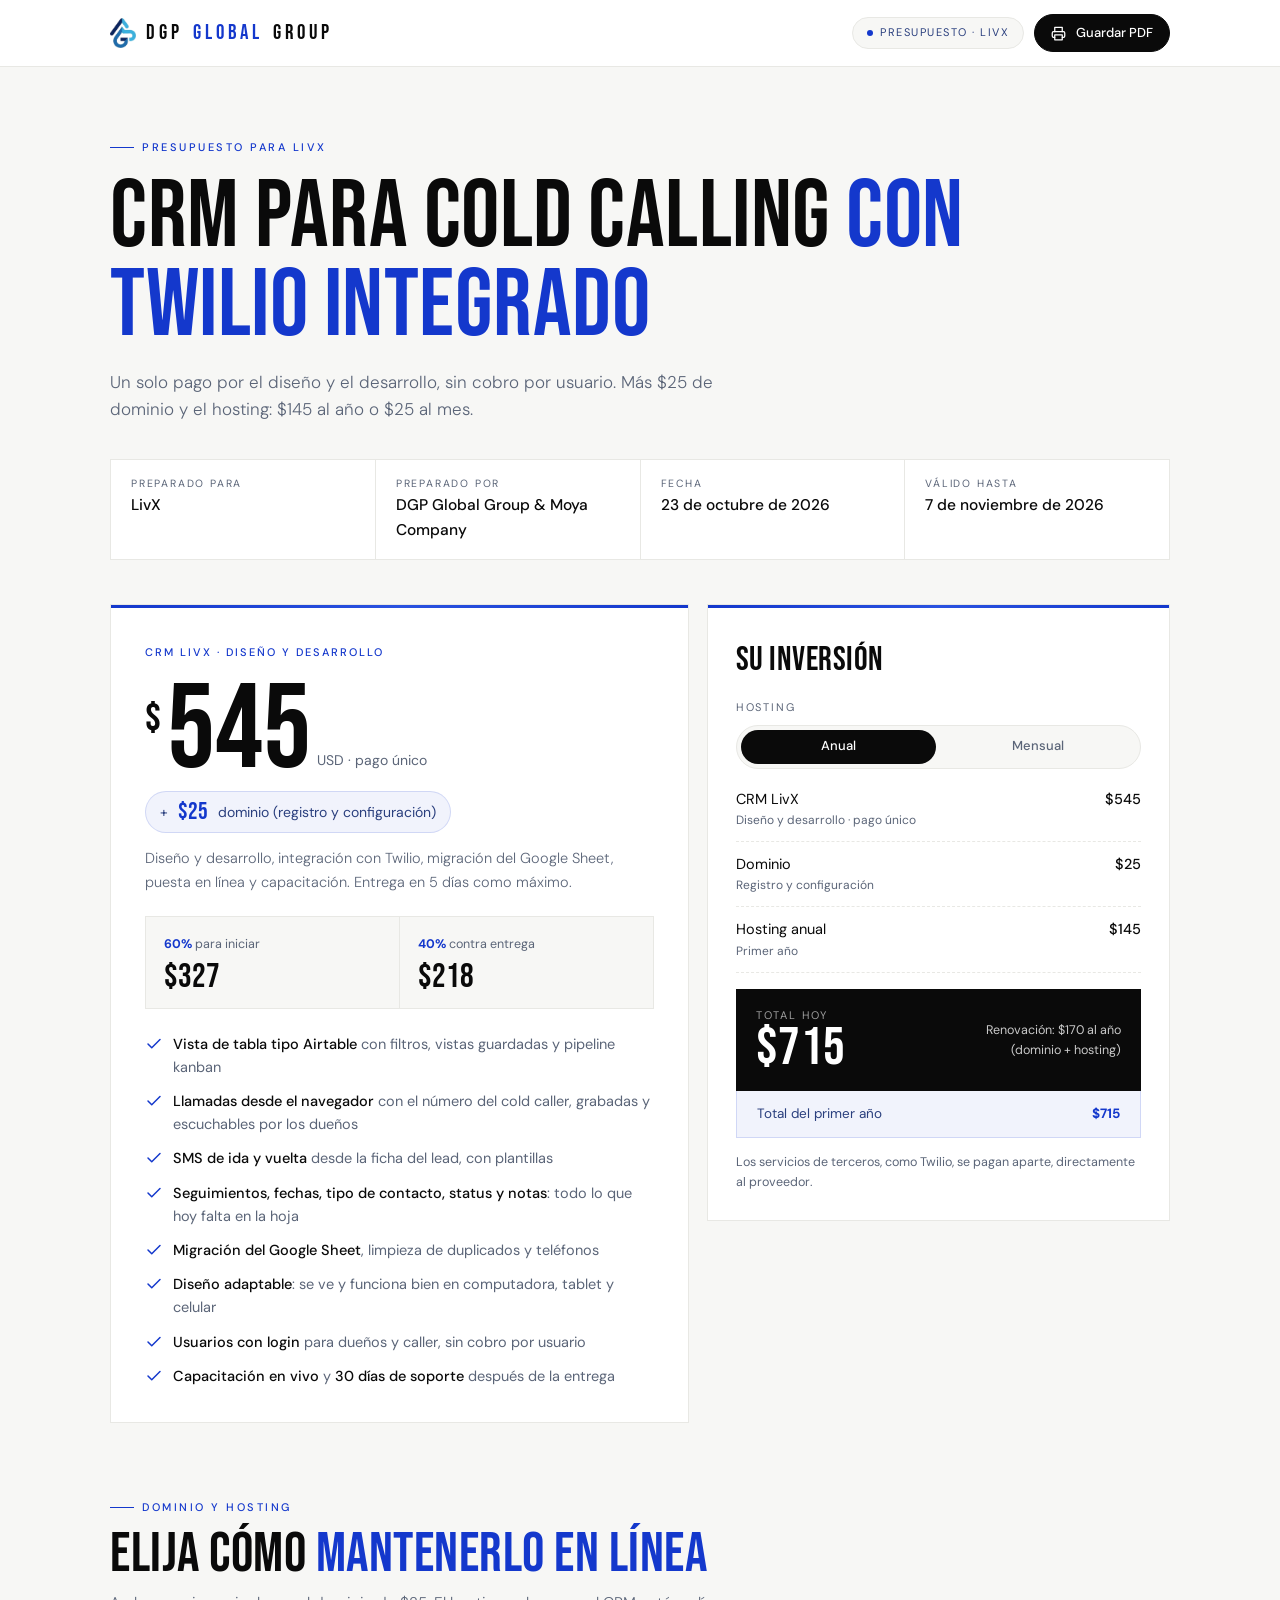
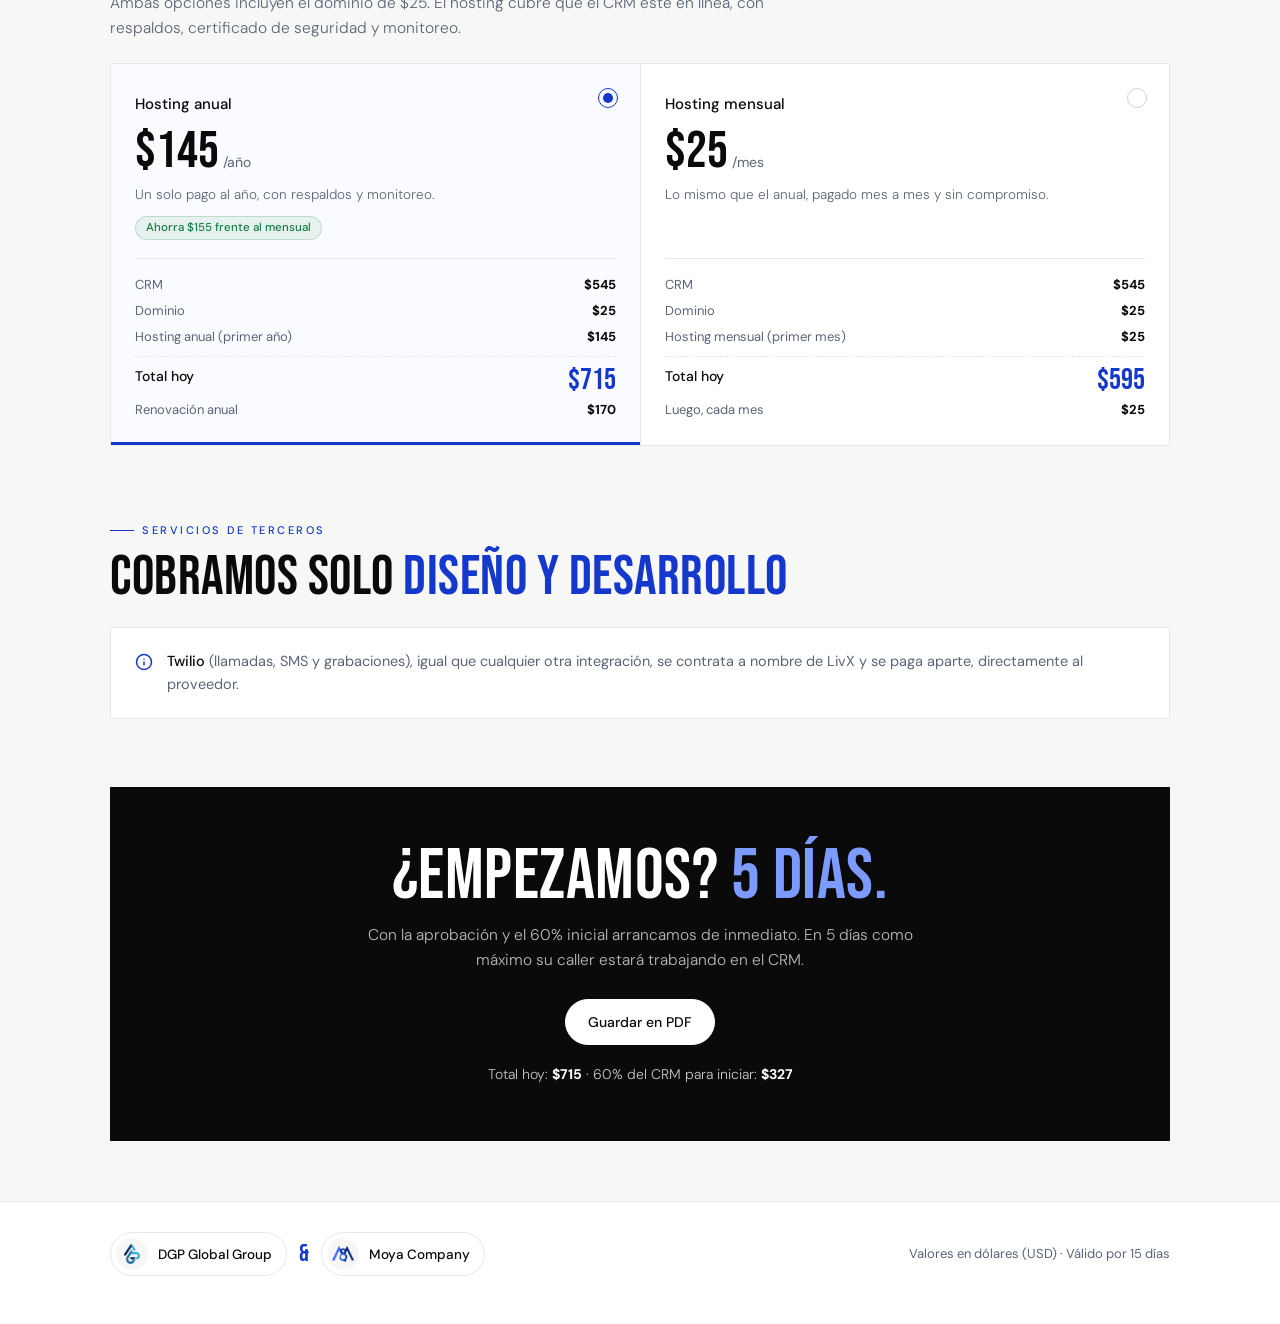
==== commit 27ac3ea4: "Proposal in English at /proposal; budget hosting is annual or monthly only - Translate the proposal " ====
--- a/presupuesto/index.html
+++ b/presupuesto/index.html
@@ -4,12 +4,12 @@
   <meta charset="utf-8">
   <meta name="viewport" content="width=device-width, initial-scale=1">
   <title>Presupuesto CRM · LivX</title>
-  <meta name="description" content="Presupuesto del CRM para LivX: $545 USD pago único más $25 de dominio. Hosting opcional de $145 al año o $25 al mes. Servicios de terceros aparte.">
+  <meta name="description" content="Presupuesto del CRM para LivX: $545 USD pago único más $25 de dominio. Hosting de $145 al año o $25 al mes. Servicios de terceros aparte.">
   <meta name="robots" content="noindex">
   <meta name="theme-color" content="#ffffff">
   <meta property="og:type" content="website">
   <meta property="og:title" content="Presupuesto CRM para LivX">
-  <meta property="og:description" content="$545 USD pago único + $25 de dominio. Hosting opcional: $145/año o $25/mes.">
+  <meta property="og:description" content="$545 USD pago único + $25 de dominio. Hosting: $145/año o $25/mes.">
   <link rel="icon" href="../assets/img/dgp-mark.png" type="image/png">
   <link rel="canonical" href="https://livxteam.dgp-link.com/presupuesto/">
   <meta property="og:url" content="https://livxteam.dgp-link.com/presupuesto/">
@@ -20,7 +20,7 @@
   <meta property="og:image:height" content="630">
   <meta name="twitter:card" content="summary_large_image">
   <meta name="twitter:title" content="Presupuesto CRM para LivX">
-  <meta name="twitter:description" content="$545 USD pago único + $25 de dominio. Hosting opcional: $145/año o $25/mes.">
+  <meta name="twitter:description" content="$545 USD pago único + $25 de dominio. Hosting: $145/año o $25/mes.">
   <meta name="twitter:image" content="https://livxteam.dgp-link.com/presupuesto/og-image.png">
   <link rel="preconnect" href="https://fonts.googleapis.com">
   <link rel="preconnect" href="https://fonts.gstatic.com" crossorigin>
@@ -113,7 +113,7 @@
     .summary { padding: 28px; position: sticky; top: 86px; }
     .summary h3 { font-family: var(--display); font-weight: 400; font-size: 34px; color: var(--black); letter-spacing: .5px; }
     .seg-lbl { font-size: 11px; letter-spacing: 1.8px; text-transform: uppercase; color: var(--soft); margin-top: 12px; }
-    .seg { display: grid; grid-template-columns: repeat(3, 1fr); gap: 4px; padding: 4px; background: var(--off); border: 1px solid var(--border); border-radius: 100px; margin: 8px 0 8px; }
+    .seg { display: grid; grid-template-columns: repeat(2, 1fr); gap: 4px; padding: 4px; background: var(--off); border: 1px solid var(--border); border-radius: 100px; margin: 8px 0 8px; }
     .seg button { font: inherit; font-size: 13px; font-weight: 500; height: 34px; border: 0; border-radius: 100px; background: none; color: var(--soft); cursor: pointer; transition: background .2s, color .2s; }
     .seg button.on { background: var(--black); color: var(--white); }
     .sum-line { display: flex; justify-content: space-between; gap: 12px; padding: 11px 0; border-bottom: 1px dashed var(--border); font-size: 14.5px; color: var(--black); }
@@ -128,7 +128,7 @@
     .sum-note { font-size: 12.5px; color: var(--soft); margin-top: 14px; }
 
     /* Hosting */
-    .opts { display: grid; grid-template-columns: repeat(3, minmax(0, 1fr)); gap: 1px; background: var(--border); border: 1px solid var(--border); }
+    .opts { display: grid; grid-template-columns: repeat(2, minmax(0, 1fr)); gap: 1px; background: var(--border); border: 1px solid var(--border); }
     .opt { position: relative; padding: 28px 24px 24px; cursor: pointer; background: var(--white); display: flex; flex-direction: column; transition: background .2s; }
     .opt:hover { background: #fbfbff; }
     .opt input { position: absolute; opacity: 0; pointer-events: none; }
@@ -218,7 +218,7 @@
     <div class="hero">
       <span class="eyebrow">Presupuesto para LivX</span>
       <h1>CRM para cold calling <span>con Twilio integrado</span></h1>
-      <p class="lead">Un solo pago por el diseño y el desarrollo, sin cobro por usuario. Más $25 de dominio, y el hosting es opcional: anual o mensual.</p>
+      <p class="lead">Un solo pago por el diseño y el desarrollo, sin cobro por usuario. Más $25 de dominio y el hosting: $145 al año o $25 al mes.</p>
       <div class="meta">
         <div><small>Preparado para</small><strong>LivX</strong></div>
         <div><small>Preparado por</small><strong>DGP Global Group &amp; Moya Company</strong></div>
@@ -257,7 +257,6 @@
           <div class="seg no-print" id="seg" role="group" aria-label="Opción de hosting">
             <button type="button" data-v="year">Anual</button>
             <button type="button" data-v="month">Mensual</button>
-            <button type="button" data-v="none">Sin hosting</button>
           </div>
           <div id="lines"></div>
           <div class="sum-total">
@@ -275,7 +274,7 @@
       <div class="sec-head">
         <span class="eyebrow">Dominio y hosting</span>
         <h2>Elija cómo <span>mantenerlo en línea</span></h2>
-        <p>Las tres opciones incluyen el dominio de $25. El hosting cubre que el CRM esté en línea, con respaldos, certificado de seguridad y monitoreo.</p>
+        <p>Ambas opciones incluyen el dominio de $25. El hosting cubre que el CRM esté en línea, con respaldos, certificado de seguridad y monitoreo.</p>
       </div>
       <div class="opts" id="hostOpts"></div>
     </section>
@@ -326,11 +325,6 @@
         title: 'Hosting mensual', price: 25, unit: '/mes', desc: 'Lo mismo que el anual, pagado mes a mes y sin compromiso.',
         line: 'Hosting mensual', sub: 'Primer mes', today: 25, firstYear: 300, then: 'Luego $25 al mes + dominio $25 al año',
         after: ['Luego, cada mes', '$25']
-      },
-      none: {
-        title: 'Sin hosting', price: 0, unit: '', desc: 'Les entregamos el sistema para alojarlo en una cuenta propia de LivX, que administran ustedes.',
-        line: null, today: 0, firstYear: 0, then: 'Renovación del dominio: $25 al año',
-        after: ['Renovación del dominio', '$25/año']
       }
     };
     const money = (n) => '$' + n.toLocaleString('en-US', { minimumFractionDigits: n % 1 ? 2 : 0, maximumFractionDigits: 2 });
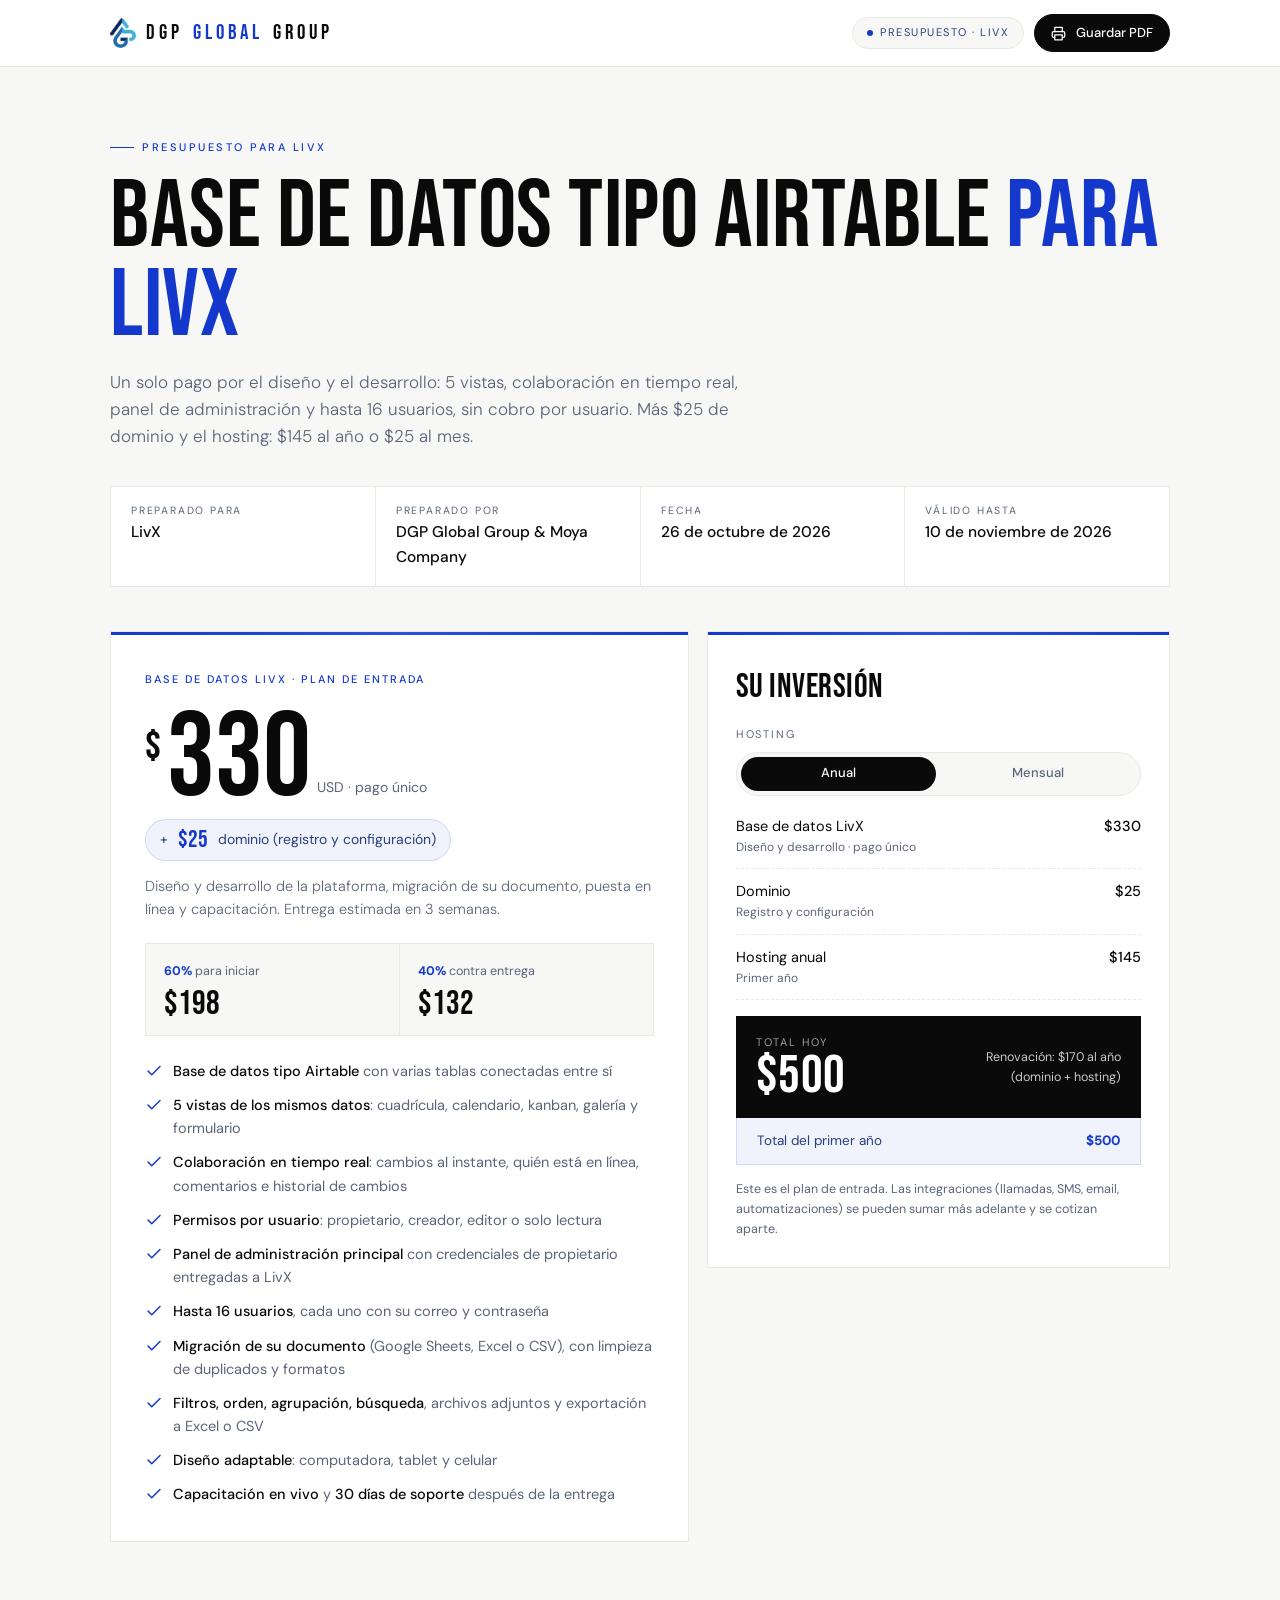
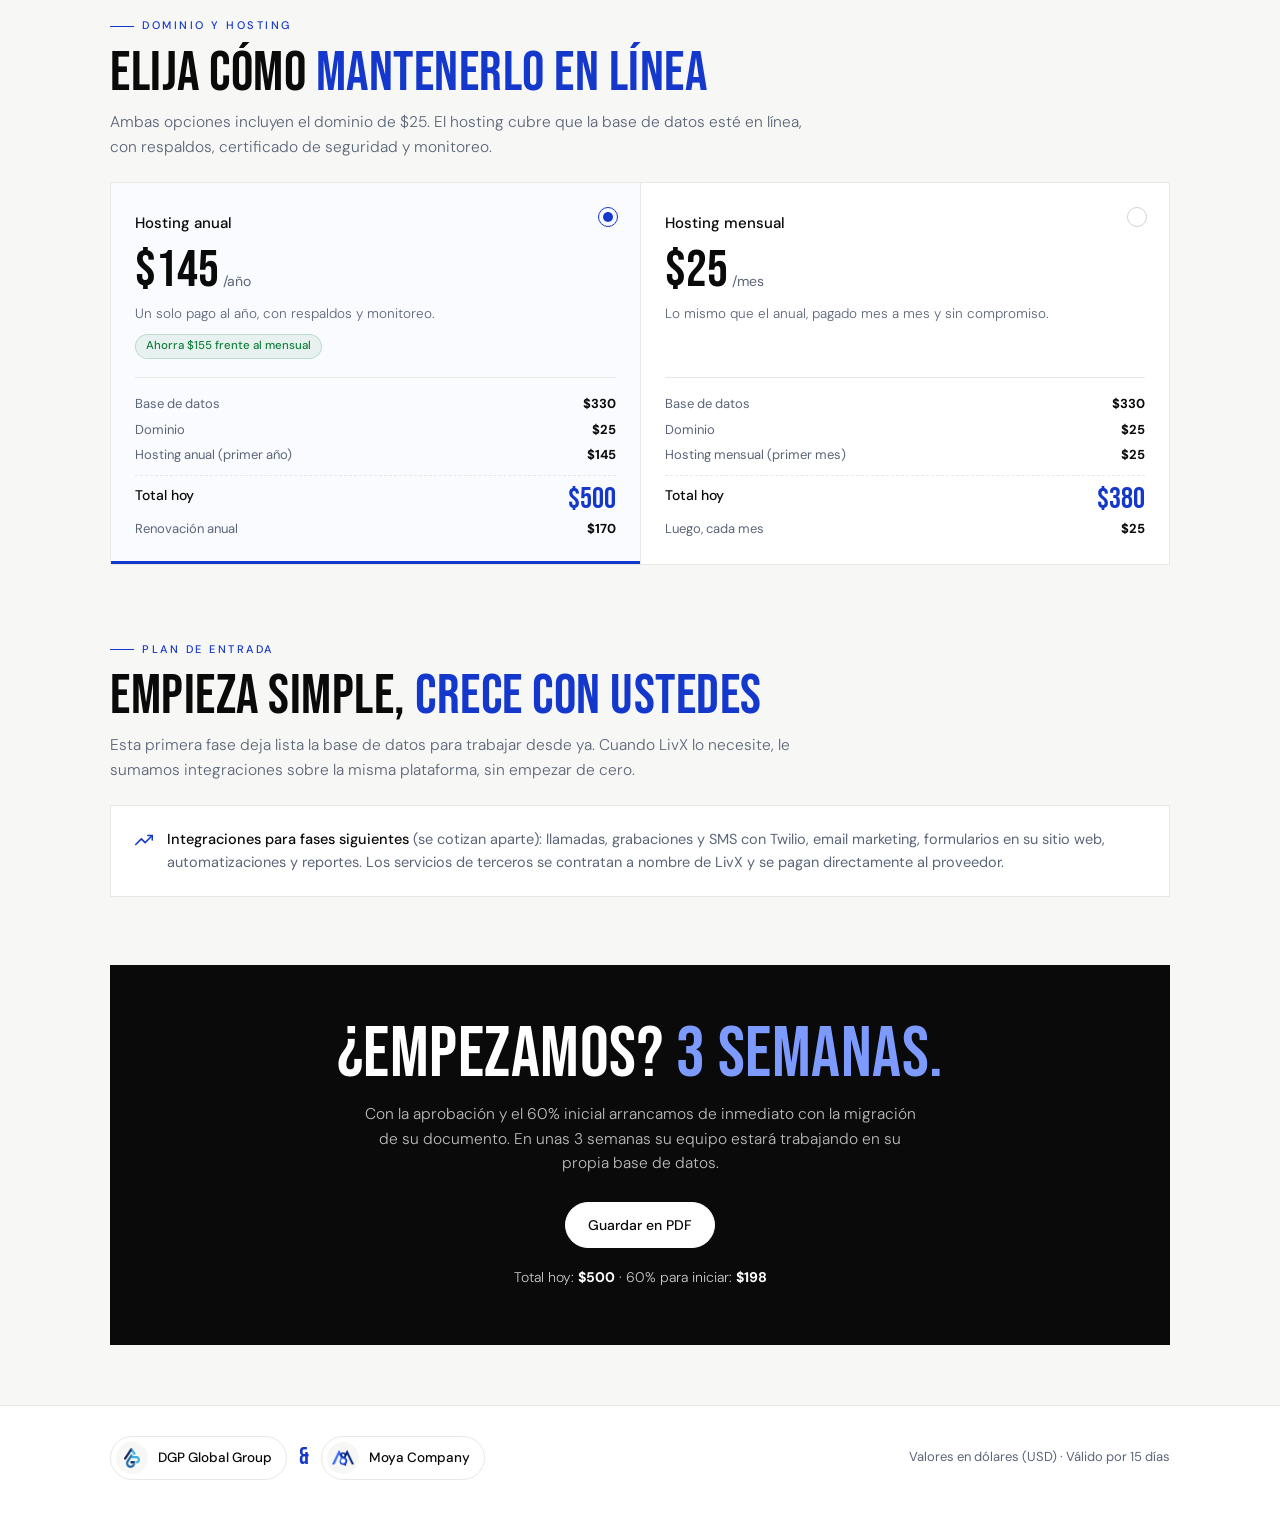
==== commit 53560007: "New proposal: Airtable-style database for LivX; budget $330 entry plan - /proposal (English): privat" ====
--- a/presupuesto/index.html
+++ b/presupuesto/index.html
@@ -3,13 +3,13 @@
 <head>
   <meta charset="utf-8">
   <meta name="viewport" content="width=device-width, initial-scale=1">
-  <title>Presupuesto CRM · LivX</title>
-  <meta name="description" content="Presupuesto del CRM para LivX: $545 USD pago único más $25 de dominio. Hosting de $145 al año o $25 al mes. Servicios de terceros aparte.">
+  <title>Presupuesto Base de Datos · LivX</title>
+  <meta name="description" content="Presupuesto de la base de datos tipo Airtable para LivX: $330 USD pago único más $25 de dominio. Hosting de $145 al año o $25 al mes.">
   <meta name="robots" content="noindex">
   <meta name="theme-color" content="#ffffff">
   <meta property="og:type" content="website">
-  <meta property="og:title" content="Presupuesto CRM para LivX">
-  <meta property="og:description" content="$545 USD pago único + $25 de dominio. Hosting: $145/año o $25/mes.">
+  <meta property="og:title" content="Presupuesto Base de Datos para LivX">
+  <meta property="og:description" content="$330 USD pago único + $25 de dominio. Hosting: $145/año o $25/mes.">
   <link rel="icon" href="../assets/img/dgp-mark.png" type="image/png">
   <link rel="canonical" href="https://livxteam.dgp-link.com/presupuesto/">
   <meta property="og:url" content="https://livxteam.dgp-link.com/presupuesto/">
@@ -19,8 +19,8 @@
   <meta property="og:image:width" content="1200">
   <meta property="og:image:height" content="630">
   <meta name="twitter:card" content="summary_large_image">
-  <meta name="twitter:title" content="Presupuesto CRM para LivX">
-  <meta name="twitter:description" content="$545 USD pago único + $25 de dominio. Hosting: $145/año o $25/mes.">
+  <meta name="twitter:title" content="Presupuesto Base de Datos para LivX">
+  <meta name="twitter:description" content="$330 USD pago único + $25 de dominio. Hosting: $145/año o $25/mes.">
   <meta name="twitter:image" content="https://livxteam.dgp-link.com/presupuesto/og-image.png">
   <link rel="preconnect" href="https://fonts.googleapis.com">
   <link rel="preconnect" href="https://fonts.gstatic.com" crossorigin>
@@ -217,8 +217,8 @@
   <main class="wrap">
     <div class="hero">
       <span class="eyebrow">Presupuesto para LivX</span>
-      <h1>CRM para cold calling <span>con Twilio integrado</span></h1>
-      <p class="lead">Un solo pago por el diseño y el desarrollo, sin cobro por usuario. Más $25 de dominio y el hosting: $145 al año o $25 al mes.</p>
+      <h1>Base de datos tipo Airtable <span>para LivX</span></h1>
+      <p class="lead">Un solo pago por el diseño y el desarrollo: 5 vistas, colaboración en tiempo real, panel de administración y hasta 16 usuarios, sin cobro por usuario. Más $25 de dominio y el hosting: $145 al año o $25 al mes.</p>
       <div class="meta">
         <div><small>Preparado para</small><strong>LivX</strong></div>
         <div><small>Preparado por</small><strong>DGP Global Group &amp; Moya Company</strong></div>
@@ -231,22 +231,24 @@
     <section id="inversion" style="padding-top:10px">
       <div class="price-wrap">
         <div class="card line price-card">
-          <span class="lbl">CRM LivX · diseño y desarrollo</span>
-          <div class="price"><span class="cur">$</span><span class="amt">545</span><span class="per">USD · pago único</span></div>
+          <span class="lbl">Base de datos LivX · plan de entrada</span>
+          <div class="price"><span class="cur">$</span><span class="amt">330</span><span class="per">USD · pago único</span></div>
           <div class="plus">+ <b>$25</b> dominio (registro y configuración)</div>
-          <p class="price-sub">Diseño y desarrollo, integración con Twilio, migración del Google Sheet, puesta en línea y capacitación. Entrega en 5 días como máximo.</p>
+          <p class="price-sub">Diseño y desarrollo de la plataforma, migración de su documento, puesta en línea y capacitación. Entrega estimada en 3 semanas.</p>
           <div class="terms">
-            <div class="term"><small><span class="pct">60%</span> para iniciar</small><strong>$327</strong></div>
-            <div class="term"><small><span class="pct">40%</span> contra entrega</small><strong>$218</strong></div>
+            <div class="term"><small><span class="pct">60%</span> para iniciar</small><strong>$198</strong></div>
+            <div class="term"><small><span class="pct">40%</span> contra entrega</small><strong>$132</strong></div>
           </div>
           <ul class="checks">
-            <li><svg class="i" viewBox="0 0 24 24"><polyline points="20 6 9 17 4 12"/></svg><span><strong>Vista de tabla tipo Airtable</strong> con filtros, vistas guardadas y pipeline kanban</span></li>
-            <li><svg class="i" viewBox="0 0 24 24"><polyline points="20 6 9 17 4 12"/></svg><span><strong>Llamadas desde el navegador</strong> con el número del cold caller, grabadas y escuchables por los dueños</span></li>
-            <li><svg class="i" viewBox="0 0 24 24"><polyline points="20 6 9 17 4 12"/></svg><span><strong>SMS de ida y vuelta</strong> desde la ficha del lead, con plantillas</span></li>
-            <li><svg class="i" viewBox="0 0 24 24"><polyline points="20 6 9 17 4 12"/></svg><span><strong>Seguimientos, fechas, tipo de contacto, status y notas</strong>: todo lo que hoy falta en la hoja</span></li>
-            <li><svg class="i" viewBox="0 0 24 24"><polyline points="20 6 9 17 4 12"/></svg><span><strong>Migración del Google Sheet</strong>, limpieza de duplicados y teléfonos</span></li>
-            <li><svg class="i" viewBox="0 0 24 24"><polyline points="20 6 9 17 4 12"/></svg><span><strong>Diseño adaptable</strong>: se ve y funciona bien en computadora, tablet y celular</span></li>
-            <li><svg class="i" viewBox="0 0 24 24"><polyline points="20 6 9 17 4 12"/></svg><span><strong>Usuarios con login</strong> para dueños y caller, sin cobro por usuario</span></li>
+            <li><svg class="i" viewBox="0 0 24 24"><polyline points="20 6 9 17 4 12"/></svg><span><strong>Base de datos tipo Airtable</strong> con varias tablas conectadas entre sí</span></li>
+            <li><svg class="i" viewBox="0 0 24 24"><polyline points="20 6 9 17 4 12"/></svg><span><strong>5 vistas de los mismos datos</strong>: cuadrícula, calendario, kanban, galería y formulario</span></li>
+            <li><svg class="i" viewBox="0 0 24 24"><polyline points="20 6 9 17 4 12"/></svg><span><strong>Colaboración en tiempo real</strong>: cambios al instante, quién está en línea, comentarios e historial de cambios</span></li>
+            <li><svg class="i" viewBox="0 0 24 24"><polyline points="20 6 9 17 4 12"/></svg><span><strong>Permisos por usuario</strong>: propietario, creador, editor o solo lectura</span></li>
+            <li><svg class="i" viewBox="0 0 24 24"><polyline points="20 6 9 17 4 12"/></svg><span><strong>Panel de administración principal</strong> con credenciales de propietario entregadas a LivX</span></li>
+            <li><svg class="i" viewBox="0 0 24 24"><polyline points="20 6 9 17 4 12"/></svg><span><strong>Hasta 16 usuarios</strong>, cada uno con su correo y contraseña</span></li>
+            <li><svg class="i" viewBox="0 0 24 24"><polyline points="20 6 9 17 4 12"/></svg><span><strong>Migración de su documento</strong> (Google Sheets, Excel o CSV), con limpieza de duplicados y formatos</span></li>
+            <li><svg class="i" viewBox="0 0 24 24"><polyline points="20 6 9 17 4 12"/></svg><span><strong>Filtros, orden, agrupación, búsqueda</strong>, archivos adjuntos y exportación a Excel o CSV</span></li>
+            <li><svg class="i" viewBox="0 0 24 24"><polyline points="20 6 9 17 4 12"/></svg><span><strong>Diseño adaptable</strong>: computadora, tablet y celular</span></li>
             <li><svg class="i" viewBox="0 0 24 24"><polyline points="20 6 9 17 4 12"/></svg><span><strong>Capacitación en vivo</strong> y <strong>30 días de soporte</strong> después de la entrega</span></li>
           </ul>
         </div>
@@ -264,7 +266,7 @@
             <div class="then" id="then"></div>
           </div>
           <div class="sum-year"><span>Total del primer año</span><b id="year">—</b></div>
-          <p class="sum-note">Los servicios de terceros, como Twilio, se pagan aparte, directamente al proveedor.</p>
+          <p class="sum-note">Este es el plan de entrada. Las integraciones (llamadas, SMS, email, automatizaciones) se pueden sumar más adelante y se cotizan aparte.</p>
         </aside>
       </div>
     </section>
@@ -274,28 +276,29 @@
       <div class="sec-head">
         <span class="eyebrow">Dominio y hosting</span>
         <h2>Elija cómo <span>mantenerlo en línea</span></h2>
-        <p>Ambas opciones incluyen el dominio de $25. El hosting cubre que el CRM esté en línea, con respaldos, certificado de seguridad y monitoreo.</p>
+        <p>Ambas opciones incluyen el dominio de $25. El hosting cubre que la base de datos esté en línea, con respaldos, certificado de seguridad y monitoreo.</p>
       </div>
       <div class="opts" id="hostOpts"></div>
     </section>
 
-    <!-- Terceros -->
-    <section id="terceros">
+    <!-- Siguientes fases -->
+    <section id="fases">
       <div class="sec-head">
-        <span class="eyebrow">Servicios de terceros</span>
-        <h2>Cobramos solo <span>diseño y desarrollo</span></h2>
+        <span class="eyebrow">Plan de entrada</span>
+        <h2>Empieza simple, <span>crece con ustedes</span></h2>
+        <p>Esta primera fase deja lista la base de datos para trabajar desde ya. Cuando LivX lo necesite, le sumamos integraciones sobre la misma plataforma, sin empezar de cero.</p>
       </div>
       <div class="card callout">
-        <svg class="i" viewBox="0 0 24 24"><circle cx="12" cy="12" r="10"/><line x1="12" y1="16" x2="12" y2="12"/><line x1="12" y1="8" x2="12.01" y2="8"/></svg>
-        <p><strong>Twilio</strong> (llamadas, SMS y grabaciones), igual que cualquier otra integración, se contrata a nombre de LivX y se paga aparte, directamente al proveedor.</p>
+        <svg class="i" viewBox="0 0 24 24"><polyline points="23 6 13.5 15.5 8.5 10.5 1 18"/><polyline points="17 6 23 6 23 12"/></svg>
+        <p><strong>Integraciones para fases siguientes</strong> (se cotizan aparte): llamadas, grabaciones y SMS con Twilio, email marketing, formularios en su sitio web, automatizaciones y reportes. Los servicios de terceros se contratan a nombre de LivX y se pagan directamente al proveedor.</p>
       </div>
     </section>
 
     <!-- Cierre -->
     <section>
       <div class="card cta">
-        <h2>¿Empezamos? <span>5 días.</span></h2>
-        <p>Con la aprobación y el 60% inicial arrancamos de inmediato. En 5 días como máximo su caller estará trabajando en el CRM.</p>
+        <h2>¿Empezamos? <span>3 semanas.</span></h2>
+        <p>Con la aprobación y el 60% inicial arrancamos de inmediato con la migración de su documento. En unas 3 semanas su equipo estará trabajando en su propia base de datos.</p>
         <button class="btn no-print" type="button" onclick="window.print()">Guardar en PDF</button>
         <p class="total-line" id="selNote"></p>
       </div>
@@ -314,7 +317,7 @@
   </footer>
 
   <script>
-    const CRM = 545, DOMAIN = 25;
+    const PRICE = 330, DOMAIN = 25;
     const HOST = {
       year: {
         title: 'Hosting anual', price: 145, unit: '/año', desc: 'Un solo pago al año, con respaldos y monitoreo.', save: 'Ahorra $155 frente al mensual',
@@ -340,26 +343,26 @@
         <p>${h.desc}</p>
         ${h.save ? `<span class="save">${h.save}</span>` : ''}
         <div class="tot-wrap"><div class="tot">
-          <div><span>CRM</span><b>${money(CRM)}</b></div>
+          <div><span>Base de datos</span><b>${money(PRICE)}</b></div>
           <div><span>Dominio</span><b>${money(DOMAIN)}</b></div>
           ${h.line ? `<div><span>${h.title} (${h.sub.toLowerCase()})</span><b>${money(h.today)}</b></div>` : ''}
-          <div class="big"><span>Total hoy</span><b>${money(CRM + DOMAIN + h.today)}</b></div>
+          <div class="big"><span>Total hoy</span><b>${money(PRICE + DOMAIN + h.today)}</b></div>
           <div><span>${h.after[0]}</span><b>${h.after[1]}</b></div>
         </div></div>
       </label>`).join('');
 
     function update() {
       const h = HOST[host];
-      const total = CRM + DOMAIN + h.today;
+      const total = PRICE + DOMAIN + h.today;
       document.getElementById('lines').innerHTML =
-        `<div class="sum-line"><span>CRM LivX<small>Diseño y desarrollo · pago único</small></span><span>${money(CRM)}</span></div>` +
+        `<div class="sum-line"><span>Base de datos LivX<small>Diseño y desarrollo · pago único</small></span><span>${money(PRICE)}</span></div>` +
         `<div class="sum-line"><span>Dominio<small>Registro y configuración</small></span><span>${money(DOMAIN)}</span></div>` +
         (h.line ? `<div class="sum-line"><span>${h.line}<small>${h.sub}</small></span><span>${money(h.today)}</span></div>` : '');
       document.getElementById('total').textContent = money(total);
       document.getElementById('then').textContent = h.then;
-      document.getElementById('year').textContent = money(CRM + DOMAIN + h.firstYear);
+      document.getElementById('year').textContent = money(PRICE + DOMAIN + h.firstYear);
       document.getElementById('selNote').innerHTML =
-        `Total hoy: <strong>${money(total)}</strong> · 60% del CRM para iniciar: <strong>${money(CRM * .6)}</strong>`;
+        `Total hoy: <strong>${money(total)}</strong> · 60% para iniciar: <strong>${money(PRICE * .6)}</strong>`;
       document.querySelectorAll('.opt').forEach((el) => {
         el.classList.toggle('on', el.dataset.v === host);
         el.querySelector('input').checked = el.dataset.v === host;
@@ -373,7 +376,7 @@
     });
 
     // Fecha de emisión fija: la validez no se mueve cada vez que se abre la página
-    const ISSUED = new Date(2026, 9, 23);
+    const ISSUED = new Date(2026, 9, 26);
     const fmt = (x) => x.toLocaleDateString('es-US', { day: 'numeric', month: 'long', year: 'numeric' });
     document.getElementById('issued').textContent = fmt(ISSUED);
     document.getElementById('valid').textContent = fmt(new Date(ISSUED.getTime() + 15 * 86400000));
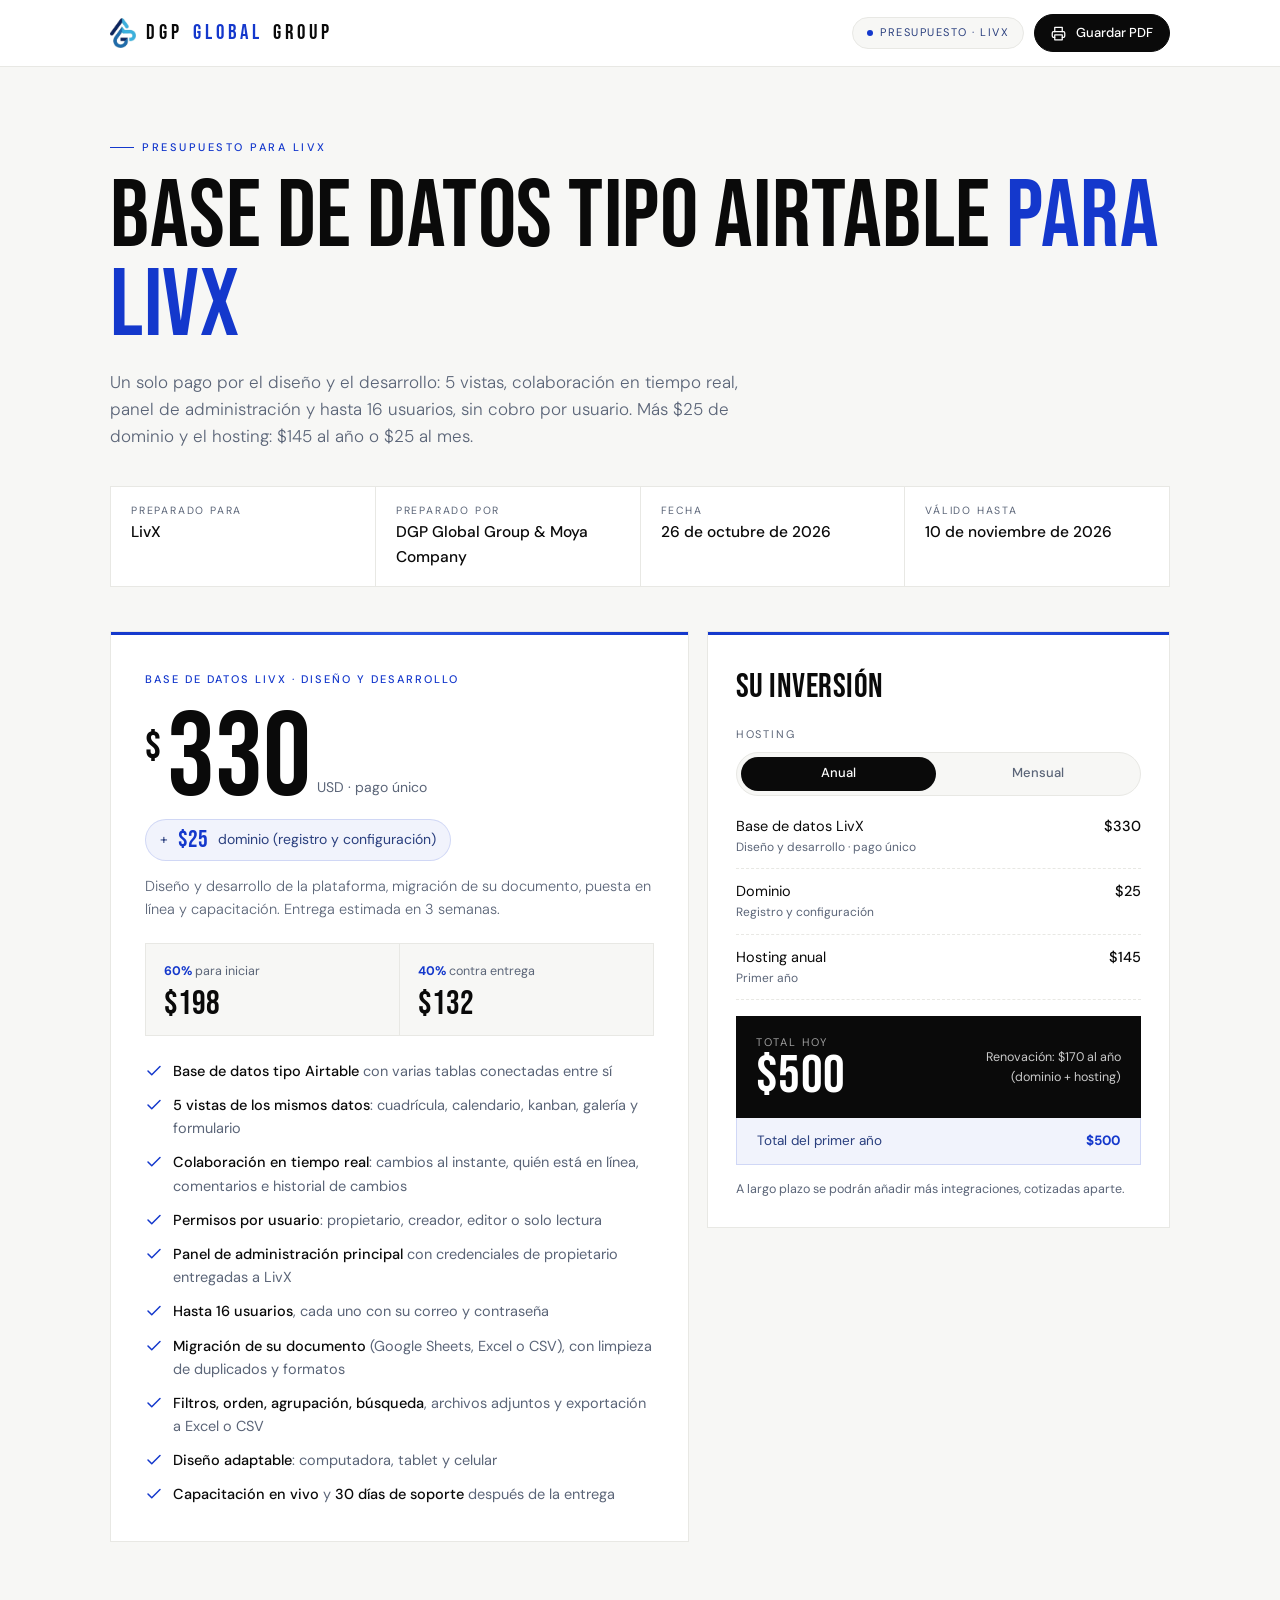
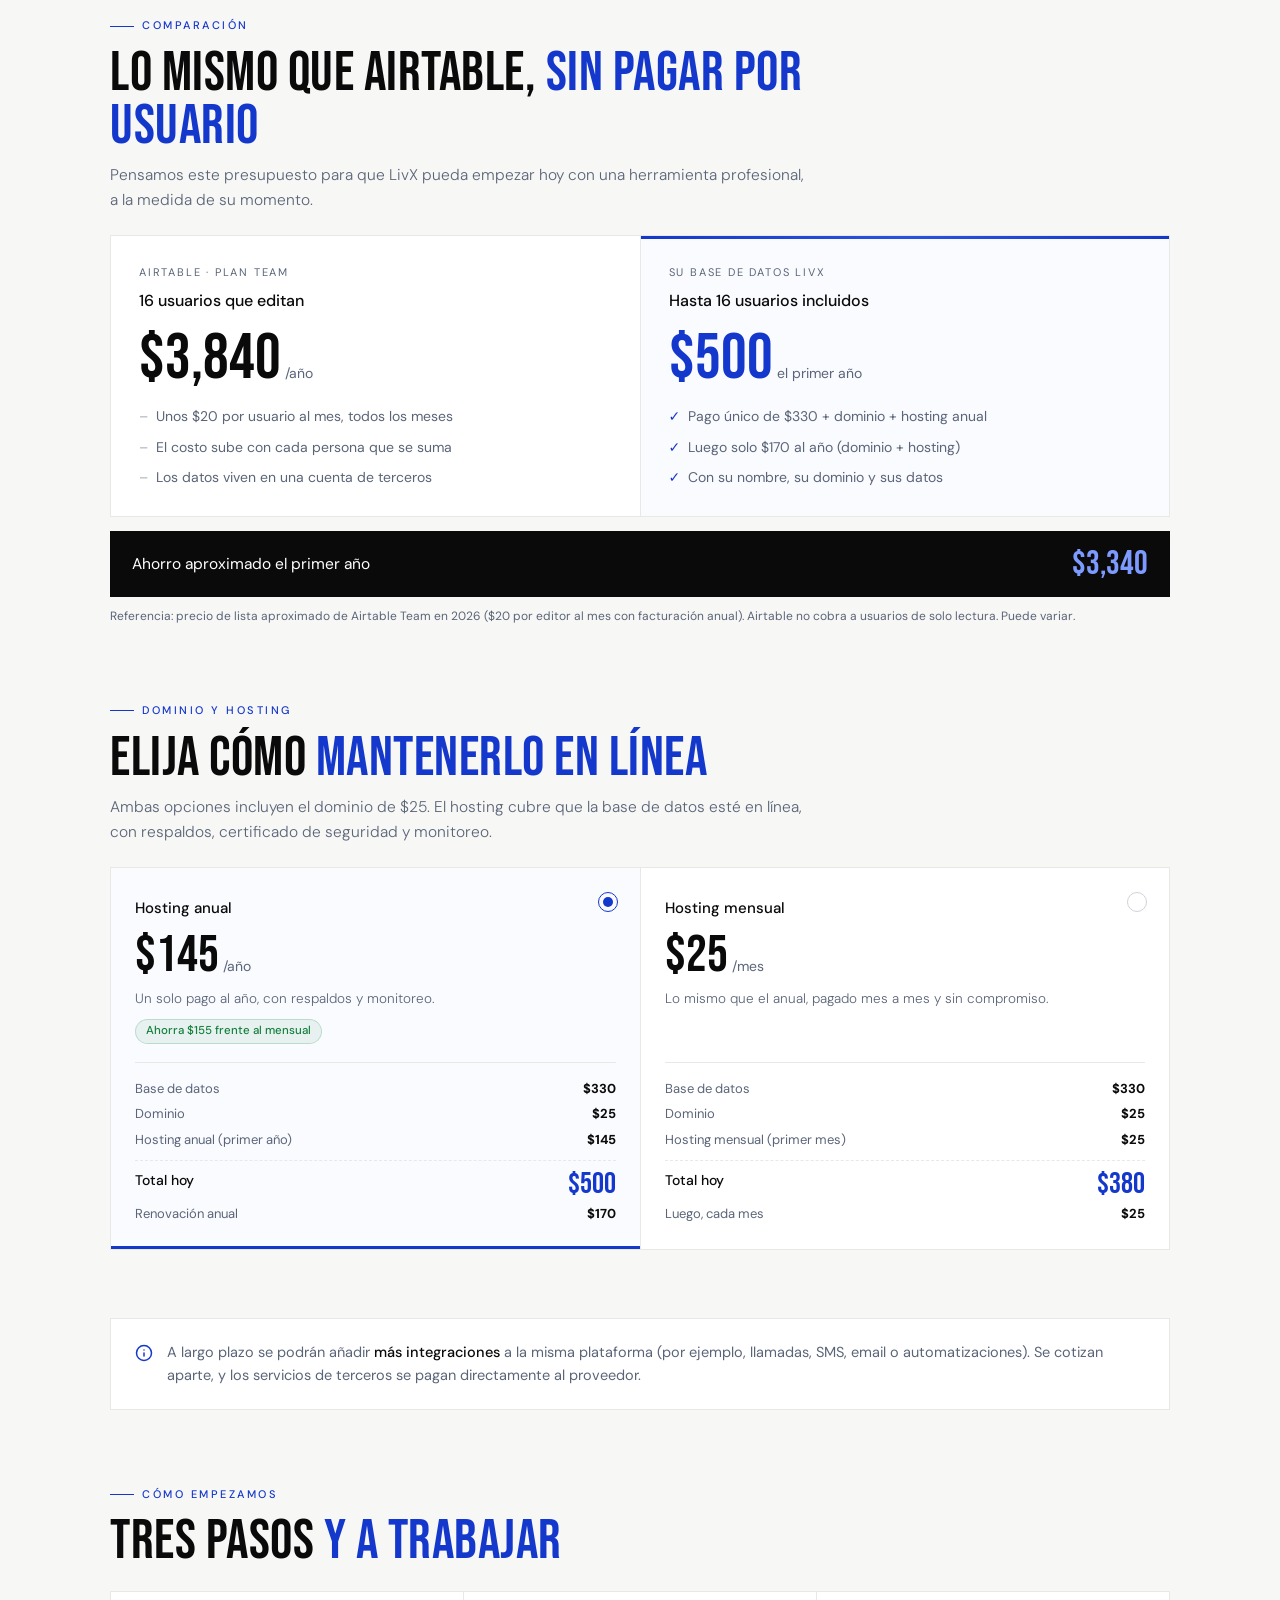
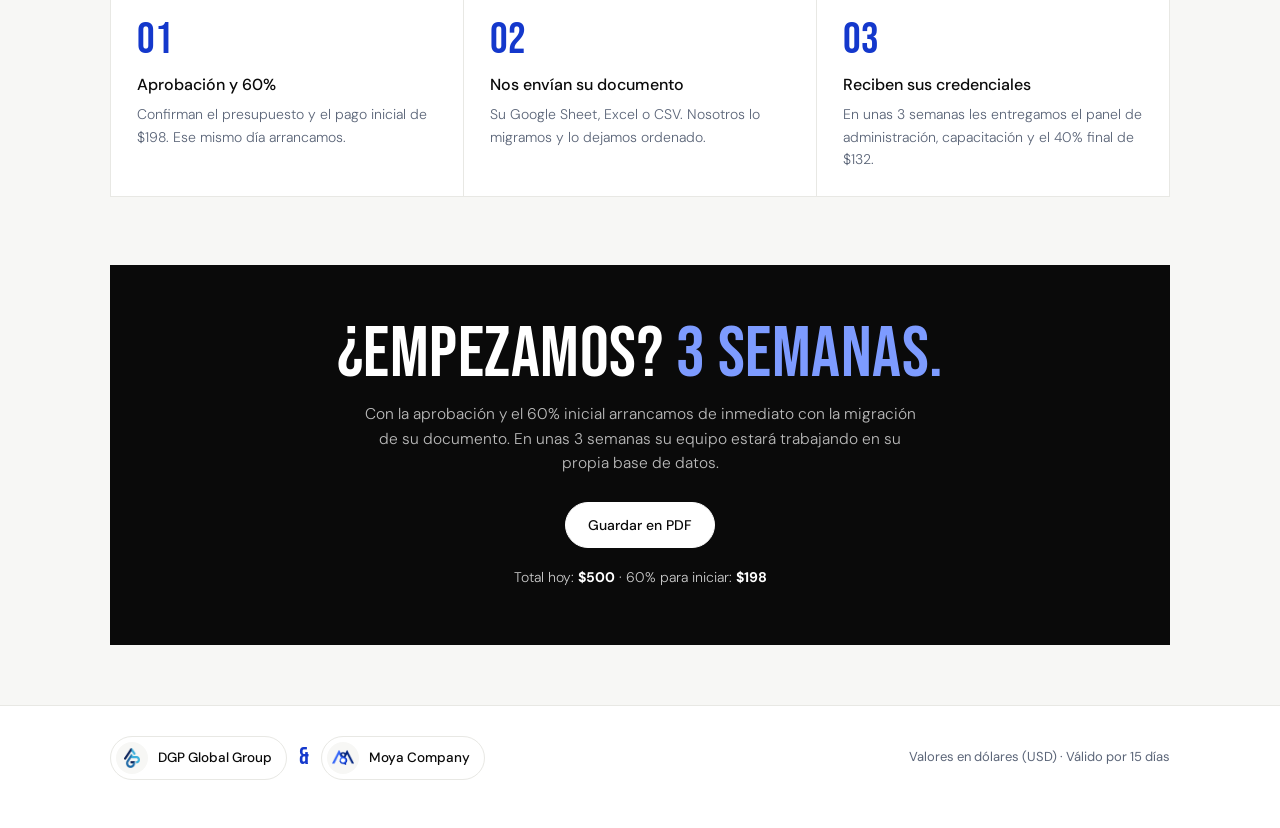
==== commit b7fee7a4: "Polish proposal and budget for the Airtable-style database - Proposal: hero stats and grid backdrop," ====
--- a/presupuesto/index.html
+++ b/presupuesto/index.html
@@ -174,6 +174,30 @@
     footer { padding: 30px 0 48px; color: var(--soft); font-size: 13px; border-top: 1px solid var(--border); margin-top: 26px; background: var(--white); }
     footer .wrap { display: flex; justify-content: space-between; align-items: center; gap: 16px; flex-wrap: wrap; }
 
+    /* Comparación y pasos */
+    .vs { display: grid; grid-template-columns: minmax(0, 1fr) minmax(0, 1fr); gap: 1px; background: var(--border); border: 1px solid var(--border); }
+    .vs > div { background: var(--white); padding: 28px; }
+    .vs .us { background: #fafbff; position: relative; }
+    .vs .us::before { content: ""; position: absolute; top: 0; left: 0; right: 0; height: 3px; background: linear-gradient(90deg, var(--blue), var(--blue-l), var(--blue)); }
+    .vs small { display: block; font-size: 11px; letter-spacing: 1.8px; text-transform: uppercase; color: var(--soft); }
+    .vs h3 { font-size: 16px; font-weight: 500; color: var(--black); margin-top: 6px; }
+    .vs .big { font-family: var(--display); font-size: 64px; line-height: 1; margin: 14px 0 4px; color: var(--black); }
+    .vs .us .big { color: var(--blue); }
+    .vs .big small { display: inline; font-family: var(--body); font-size: 14px; letter-spacing: 0; text-transform: none; }
+    .vs ul { list-style: none; padding: 0; margin: 14px 0 0; display: grid; gap: 8px; font-size: 14px; color: var(--soft); }
+    .vs li { display: flex; gap: 8px; }
+    .vs li::before { content: "–"; color: #a3a9b5; }
+    .vs .us li::before { content: "✓"; color: var(--blue); font-weight: 700; }
+    .save-band { margin-top: 14px; padding: 16px 22px; background: var(--black); color: var(--white); display: flex; justify-content: space-between; align-items: center; gap: 16px; flex-wrap: wrap; }
+    .save-band b { font-family: var(--display); font-weight: 400; font-size: 34px; color: #7d9bff; line-height: 1; }
+    .fine { font-size: 12px; color: var(--soft); margin-top: 10px; }
+    .how { display: grid; grid-template-columns: repeat(3, minmax(0, 1fr)); gap: 1px; background: var(--border); border: 1px solid var(--border); }
+    .how > div { background: var(--white); padding: 26px; }
+    .how .n { font-family: var(--display); font-size: 44px; line-height: 1; color: var(--blue); }
+    .how h3 { font-size: 16px; font-weight: 500; color: var(--black); margin: 10px 0 6px; }
+    .how p { font-size: 14px; color: var(--soft); font-weight: 300; }
+    @media (max-width: 760px) { .vs, .how { grid-template-columns: minmax(0, 1fr); } }
+
     @media (max-width: 900px) {
       .price-wrap { grid-template-columns: minmax(0, 1fr); }
       .summary { position: static; }
@@ -231,7 +255,7 @@
     <section id="inversion" style="padding-top:10px">
       <div class="price-wrap">
         <div class="card line price-card">
-          <span class="lbl">Base de datos LivX · plan de entrada</span>
+          <span class="lbl">Base de datos LivX · diseño y desarrollo</span>
           <div class="price"><span class="cur">$</span><span class="amt">330</span><span class="per">USD · pago único</span></div>
           <div class="plus">+ <b>$25</b> dominio (registro y configuración)</div>
           <p class="price-sub">Diseño y desarrollo de la plataforma, migración de su documento, puesta en línea y capacitación. Entrega estimada en 3 semanas.</p>
@@ -266,9 +290,34 @@
             <div class="then" id="then"></div>
           </div>
           <div class="sum-year"><span>Total del primer año</span><b id="year">—</b></div>
-          <p class="sum-note">Este es el plan de entrada. Las integraciones (llamadas, SMS, email, automatizaciones) se pueden sumar más adelante y se cotizan aparte.</p>
+          <p class="sum-note">A largo plazo se podrán añadir más integraciones, cotizadas aparte.</p>
         </aside>
       </div>
+    </section>
+
+    <!-- Comparación -->
+    <section id="comparacion">
+      <div class="sec-head">
+        <span class="eyebrow">Comparación</span>
+        <h2>Lo mismo que Airtable, <span>sin pagar por usuario</span></h2>
+        <p>Pensamos este presupuesto para que LivX pueda empezar hoy con una herramienta profesional, a la medida de su momento.</p>
+      </div>
+      <div class="vs">
+        <div>
+          <small>Airtable · plan Team</small>
+          <h3>16 usuarios que editan</h3>
+          <div class="big">$3,840<small> /año</small></div>
+          <ul><li>Unos $20 por usuario al mes, todos los meses</li><li>El costo sube con cada persona que se suma</li><li>Los datos viven en una cuenta de terceros</li></ul>
+        </div>
+        <div class="us">
+          <small>Su base de datos LivX</small>
+          <h3>Hasta 16 usuarios incluidos</h3>
+          <div class="big">$500<small> el primer año</small></div>
+          <ul><li>Pago único de $330 + dominio + hosting anual</li><li>Luego solo $170 al año (dominio + hosting)</li><li>Con su nombre, su dominio y sus datos</li></ul>
+        </div>
+      </div>
+      <div class="save-band"><span>Ahorro aproximado el primer año</span><b>$3,340</b></div>
+      <p class="fine">Referencia: precio de lista aproximado de Airtable Team en 2026 ($20 por editor al mes con facturación anual). Airtable no cobra a usuarios de solo lectura. Puede variar.</p>
     </section>
 
     <!-- Hosting -->
@@ -281,16 +330,24 @@
       <div class="opts" id="hostOpts"></div>
     </section>
 
-    <!-- Siguientes fases -->
-    <section id="fases">
+    <!-- Integraciones -->
+    <section id="integraciones">
+      <div class="card callout">
+        <svg class="i" viewBox="0 0 24 24"><circle cx="12" cy="12" r="10"/><line x1="12" y1="16" x2="12" y2="12"/><line x1="12" y1="8" x2="12.01" y2="8"/></svg>
+        <p>A largo plazo se podrán añadir <strong>más integraciones</strong> a la misma plataforma (por ejemplo, llamadas, SMS, email o automatizaciones). Se cotizan aparte, y los servicios de terceros se pagan directamente al proveedor.</p>
+      </div>
+    </section>
+
+    <!-- Cómo empezamos -->
+    <section>
       <div class="sec-head">
-        <span class="eyebrow">Plan de entrada</span>
-        <h2>Empieza simple, <span>crece con ustedes</span></h2>
-        <p>Esta primera fase deja lista la base de datos para trabajar desde ya. Cuando LivX lo necesite, le sumamos integraciones sobre la misma plataforma, sin empezar de cero.</p>
-      </div>
-      <div class="card callout">
-        <svg class="i" viewBox="0 0 24 24"><polyline points="23 6 13.5 15.5 8.5 10.5 1 18"/><polyline points="17 6 23 6 23 12"/></svg>
-        <p><strong>Integraciones para fases siguientes</strong> (se cotizan aparte): llamadas, grabaciones y SMS con Twilio, email marketing, formularios en su sitio web, automatizaciones y reportes. Los servicios de terceros se contratan a nombre de LivX y se pagan directamente al proveedor.</p>
+        <span class="eyebrow">Cómo empezamos</span>
+        <h2>Tres pasos <span>y a trabajar</span></h2>
+      </div>
+      <div class="how">
+        <div><div class="n">01</div><h3>Aprobación y 60%</h3><p>Confirman el presupuesto y el pago inicial de $198. Ese mismo día arrancamos.</p></div>
+        <div><div class="n">02</div><h3>Nos envían su documento</h3><p>Su Google Sheet, Excel o CSV. Nosotros lo migramos y lo dejamos ordenado.</p></div>
+        <div><div class="n">03</div><h3>Reciben sus credenciales</h3><p>En unas 3 semanas les entregamos el panel de administración, capacitación y el 40% final de $132.</p></div>
       </div>
     </section>
 
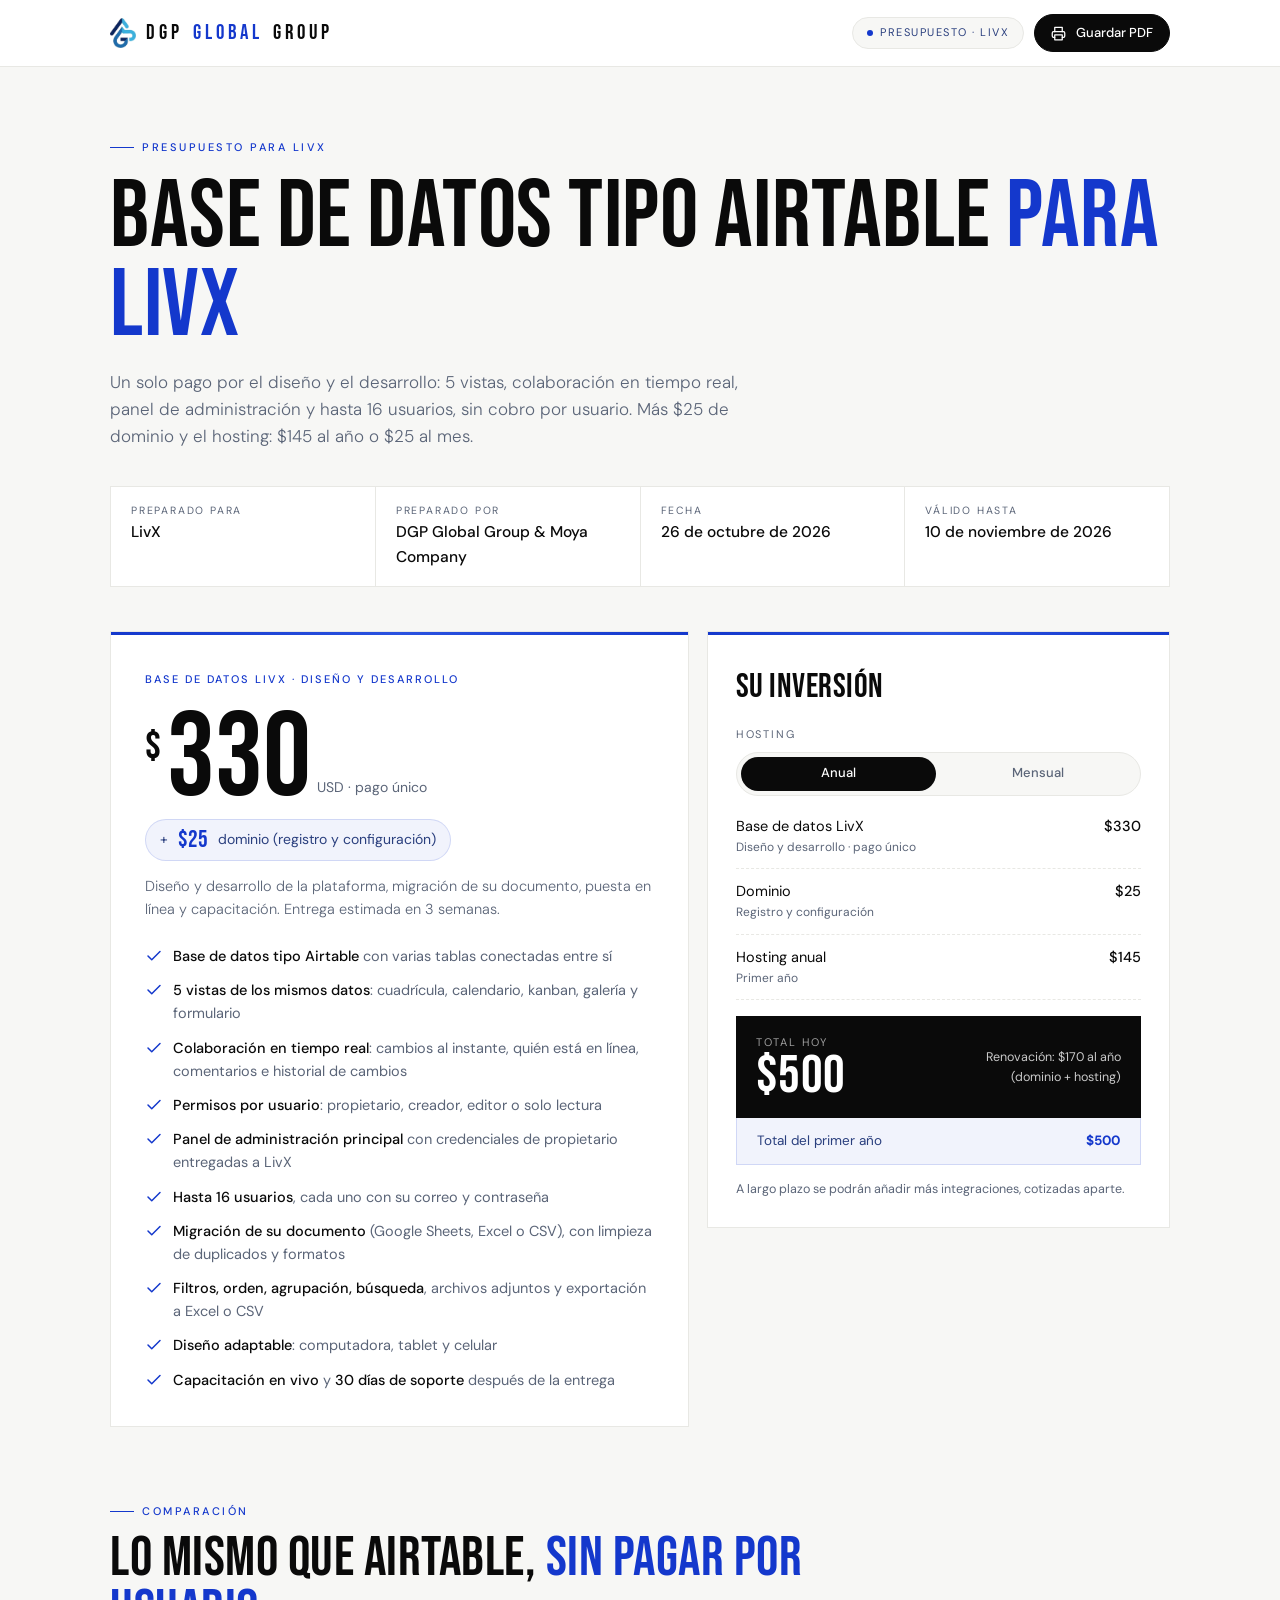
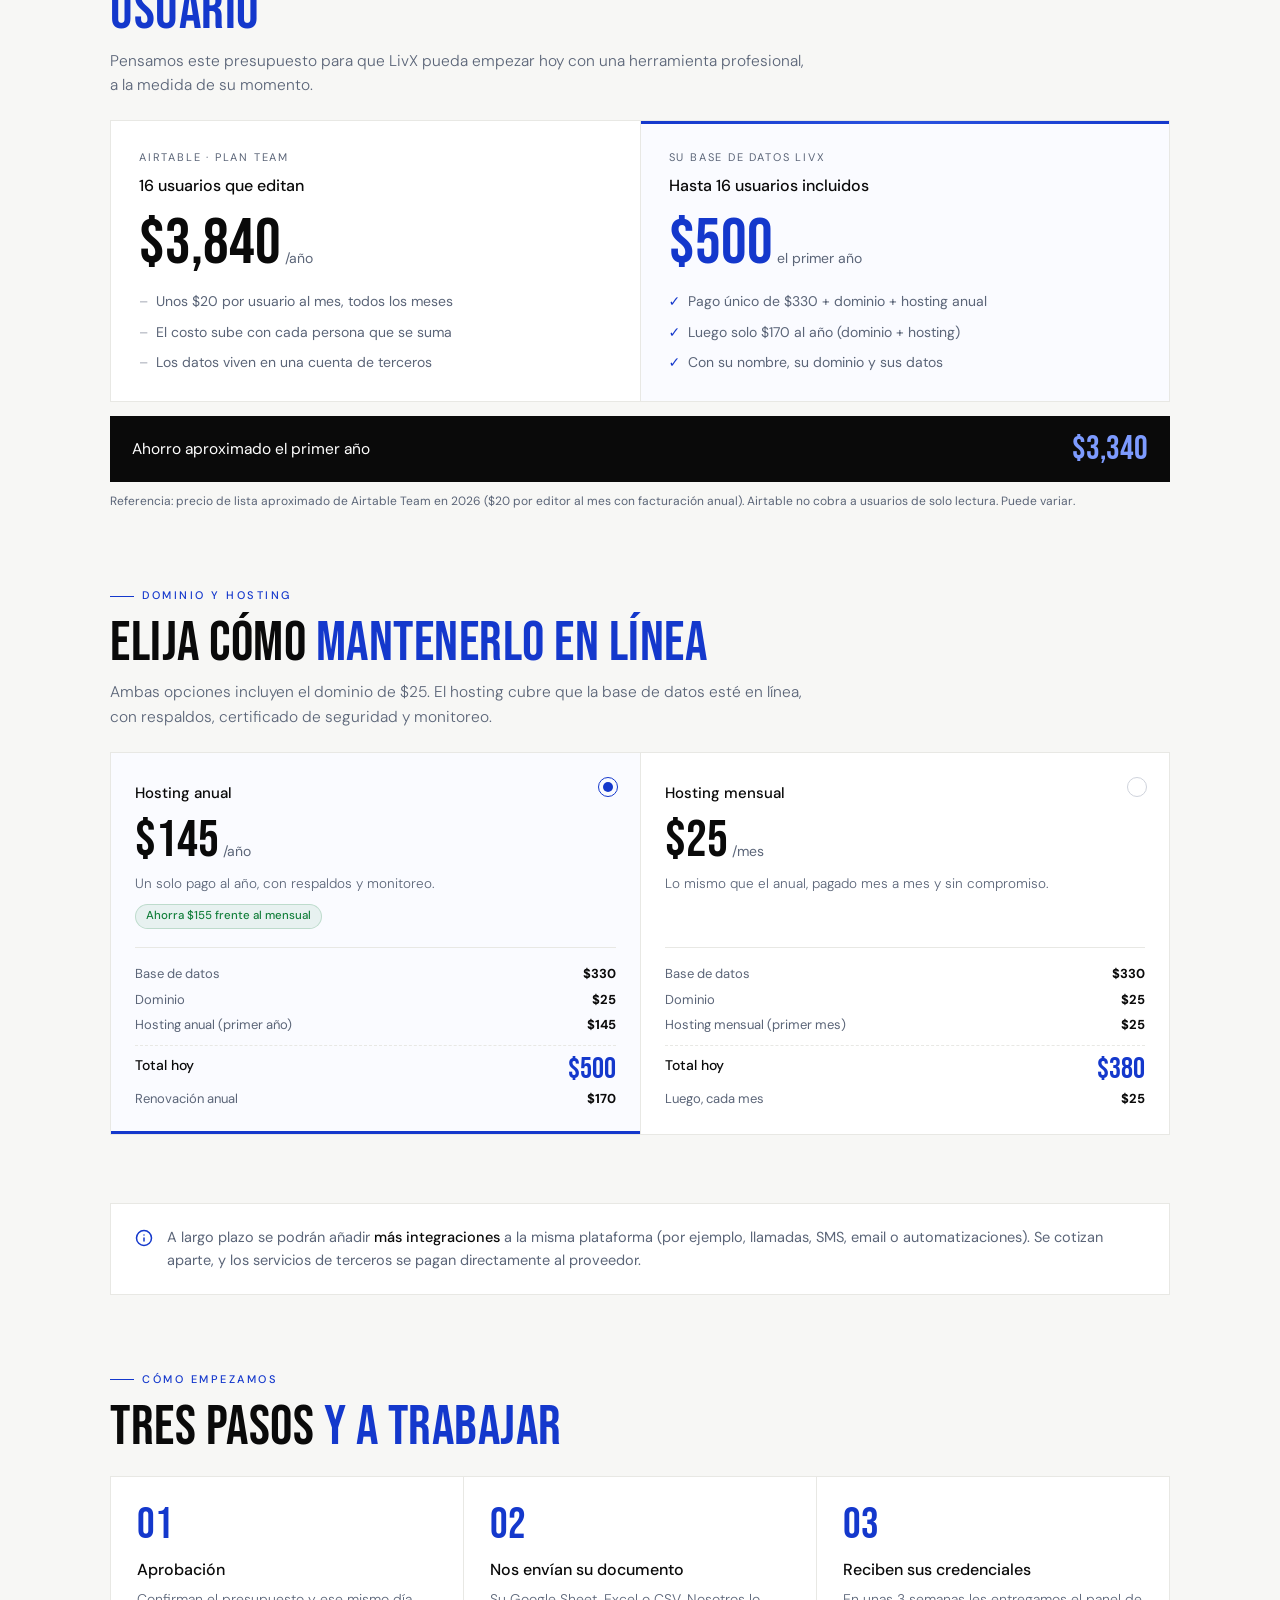
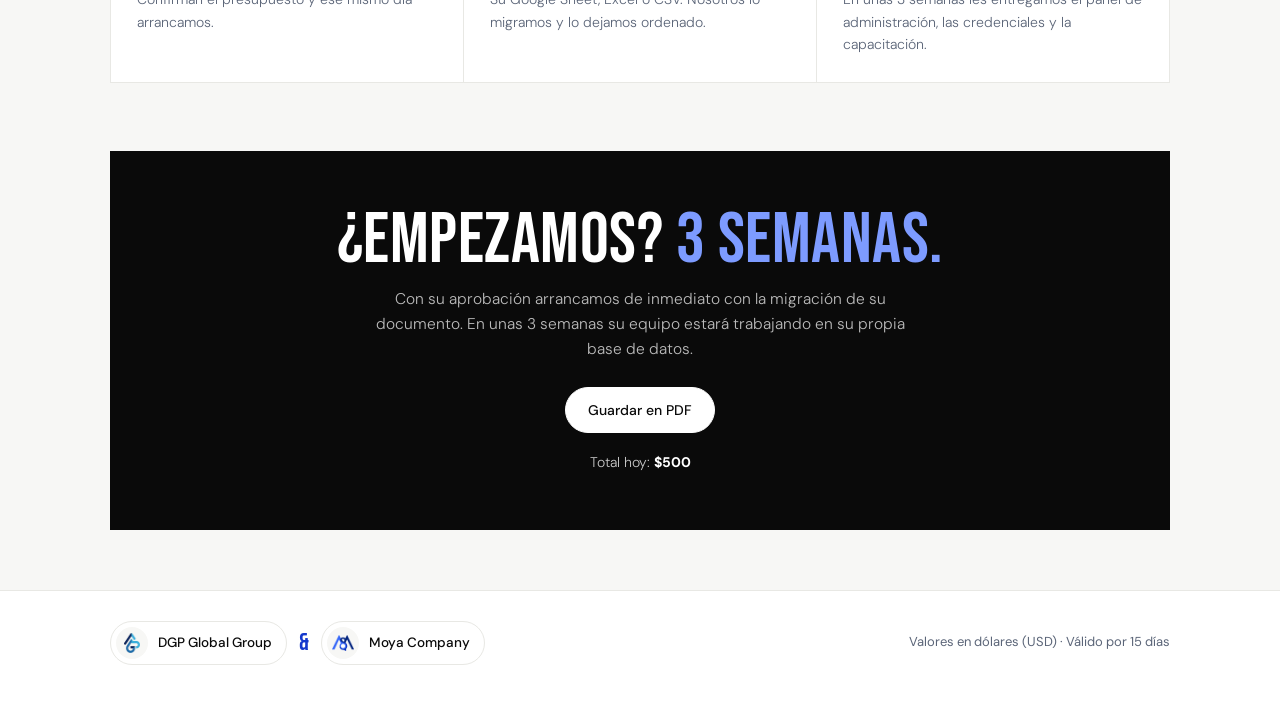
==== commit 51be4d08: "Presupuesto: quitar la forma de pago en cuotas y dejar solo el total Co-Authored-By: Claude Opus 5.5" ====
--- a/presupuesto/index.html
+++ b/presupuesto/index.html
@@ -100,11 +100,6 @@
     .plus { display: inline-flex; align-items: center; gap: 10px; margin-bottom: 14px; padding: 8px 14px; background: var(--blue-bg); border: 1px solid rgba(20, 56, 204, .15); border-radius: 100px; font-size: 14px; color: var(--muted); }
     .plus b { font-family: var(--display); font-weight: 400; font-size: 24px; line-height: 1; color: var(--blue); }
     .price-sub { color: var(--soft); font-size: 14.5px; font-weight: 300; }
-    .terms { margin-top: 22px; display: grid; grid-template-columns: 1fr 1fr; gap: 1px; background: var(--border); border: 1px solid var(--border); }
-    .term { background: var(--off); padding: 14px 18px; }
-    .term small { color: var(--soft); font-size: 12.5px; }
-    .term strong { display: block; font-family: var(--display); font-weight: 400; font-size: 34px; line-height: 1; color: var(--black); margin-top: 4px; }
-    .term .pct { color: var(--blue); font-weight: 700; }
     .checks { list-style: none; padding: 0; margin: 24px 0 0; display: grid; gap: 11px; }
     .checks li { display: flex; gap: 10px; font-size: 14.5px; color: var(--soft); }
     .checks li strong { color: var(--black); font-weight: 500; }
@@ -211,8 +206,7 @@
       .badge { display: none; }
       .logo { font-size: 18px; letter-spacing: 3px; }
       .sum-total strong { font-size: 46px; }
-      .terms { grid-template-columns: minmax(0, 1fr); }
-    }
+      }
     @media print {
       body { background: #fff; font-size: 12.5px; }
       .top, .no-print { display: none !important; }
@@ -259,10 +253,6 @@
           <div class="price"><span class="cur">$</span><span class="amt">330</span><span class="per">USD · pago único</span></div>
           <div class="plus">+ <b>$25</b> dominio (registro y configuración)</div>
           <p class="price-sub">Diseño y desarrollo de la plataforma, migración de su documento, puesta en línea y capacitación. Entrega estimada en 3 semanas.</p>
-          <div class="terms">
-            <div class="term"><small><span class="pct">60%</span> para iniciar</small><strong>$198</strong></div>
-            <div class="term"><small><span class="pct">40%</span> contra entrega</small><strong>$132</strong></div>
-          </div>
           <ul class="checks">
             <li><svg class="i" viewBox="0 0 24 24"><polyline points="20 6 9 17 4 12"/></svg><span><strong>Base de datos tipo Airtable</strong> con varias tablas conectadas entre sí</span></li>
             <li><svg class="i" viewBox="0 0 24 24"><polyline points="20 6 9 17 4 12"/></svg><span><strong>5 vistas de los mismos datos</strong>: cuadrícula, calendario, kanban, galería y formulario</span></li>
@@ -345,9 +335,9 @@
         <h2>Tres pasos <span>y a trabajar</span></h2>
       </div>
       <div class="how">
-        <div><div class="n">01</div><h3>Aprobación y 60%</h3><p>Confirman el presupuesto y el pago inicial de $198. Ese mismo día arrancamos.</p></div>
+        <div><div class="n">01</div><h3>Aprobación</h3><p>Confirman el presupuesto y ese mismo día arrancamos.</p></div>
         <div><div class="n">02</div><h3>Nos envían su documento</h3><p>Su Google Sheet, Excel o CSV. Nosotros lo migramos y lo dejamos ordenado.</p></div>
-        <div><div class="n">03</div><h3>Reciben sus credenciales</h3><p>En unas 3 semanas les entregamos el panel de administración, capacitación y el 40% final de $132.</p></div>
+        <div><div class="n">03</div><h3>Reciben sus credenciales</h3><p>En unas 3 semanas les entregamos el panel de administración, las credenciales y la capacitación.</p></div>
       </div>
     </section>
 
@@ -355,7 +345,7 @@
     <section>
       <div class="card cta">
         <h2>¿Empezamos? <span>3 semanas.</span></h2>
-        <p>Con la aprobación y el 60% inicial arrancamos de inmediato con la migración de su documento. En unas 3 semanas su equipo estará trabajando en su propia base de datos.</p>
+        <p>Con su aprobación arrancamos de inmediato con la migración de su documento. En unas 3 semanas su equipo estará trabajando en su propia base de datos.</p>
         <button class="btn no-print" type="button" onclick="window.print()">Guardar en PDF</button>
         <p class="total-line" id="selNote"></p>
       </div>
@@ -419,7 +409,7 @@
       document.getElementById('then').textContent = h.then;
       document.getElementById('year').textContent = money(PRICE + DOMAIN + h.firstYear);
       document.getElementById('selNote').innerHTML =
-        `Total hoy: <strong>${money(total)}</strong> · 60% para iniciar: <strong>${money(PRICE * .6)}</strong>`;
+        `Total hoy: <strong>${money(total)}</strong>`;
       document.querySelectorAll('.opt').forEach((el) => {
         el.classList.toggle('on', el.dataset.v === host);
         el.querySelector('input').checked = el.dataset.v === host;
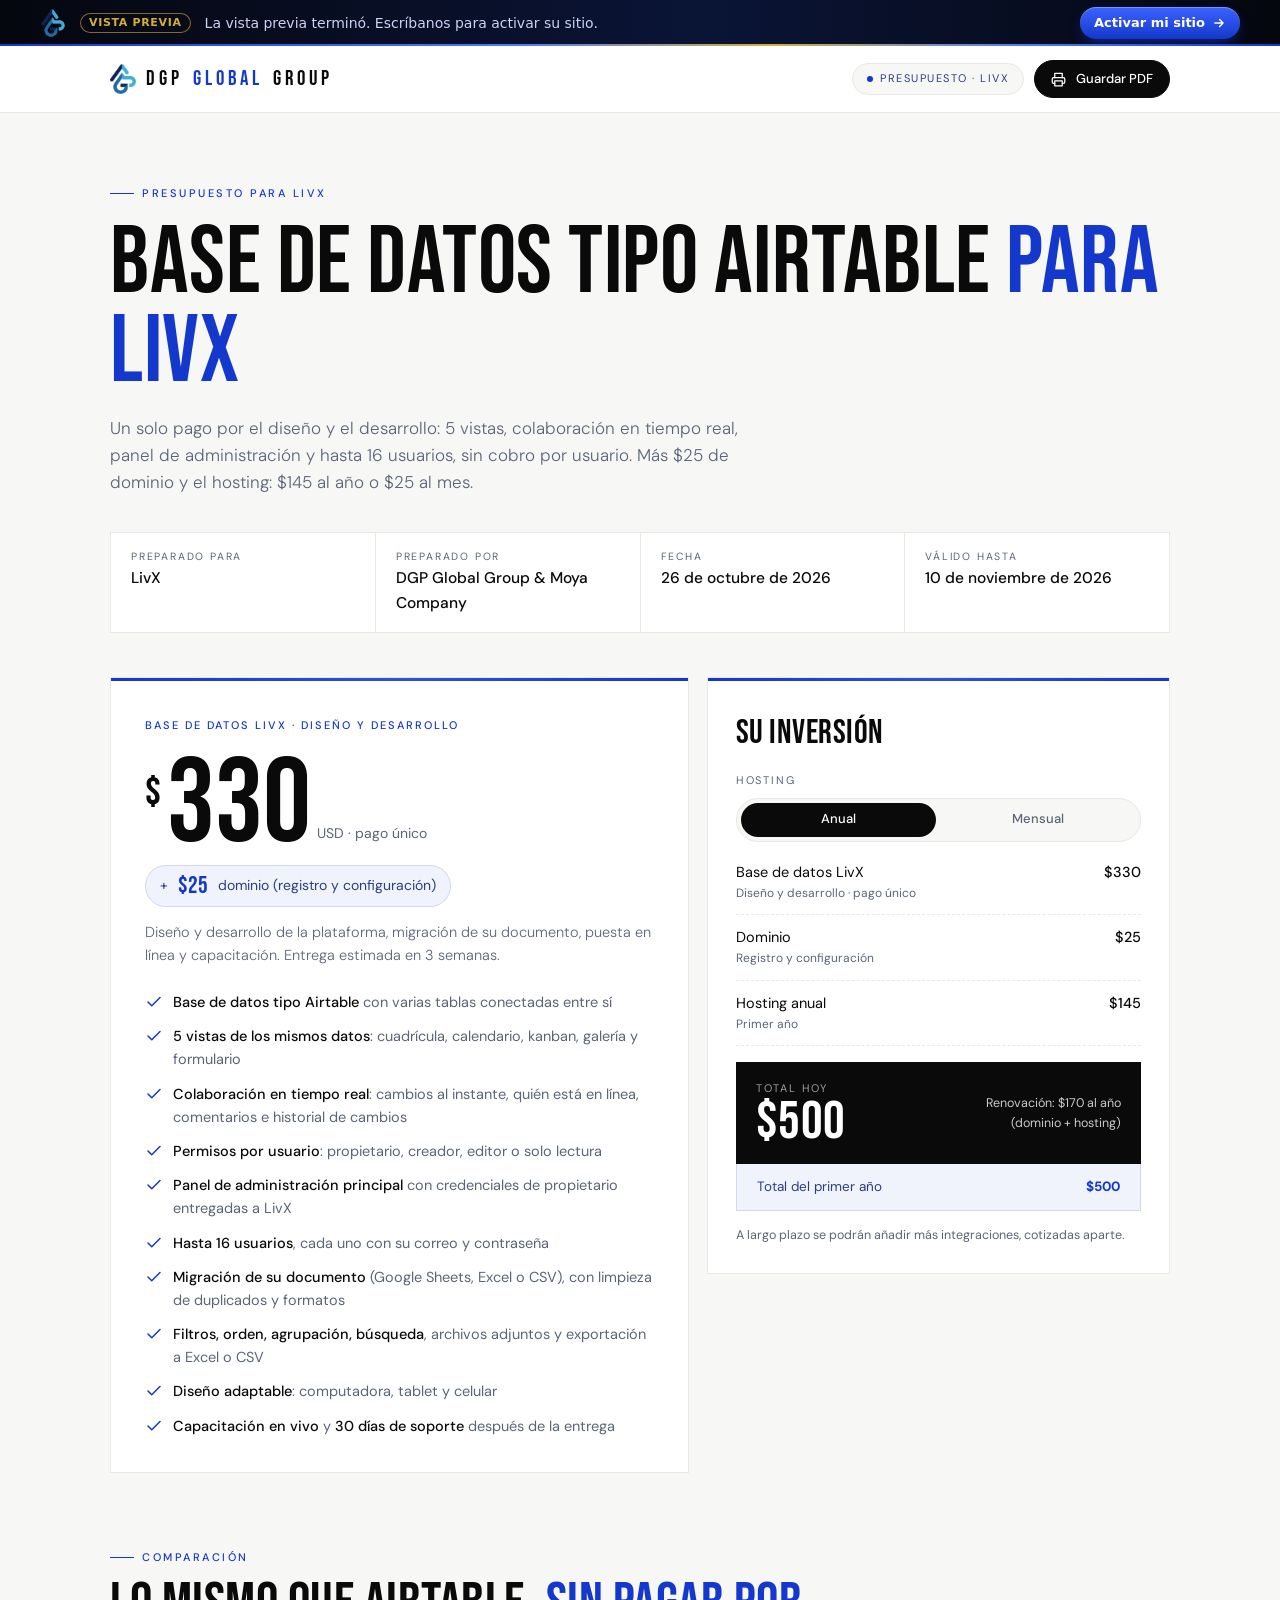
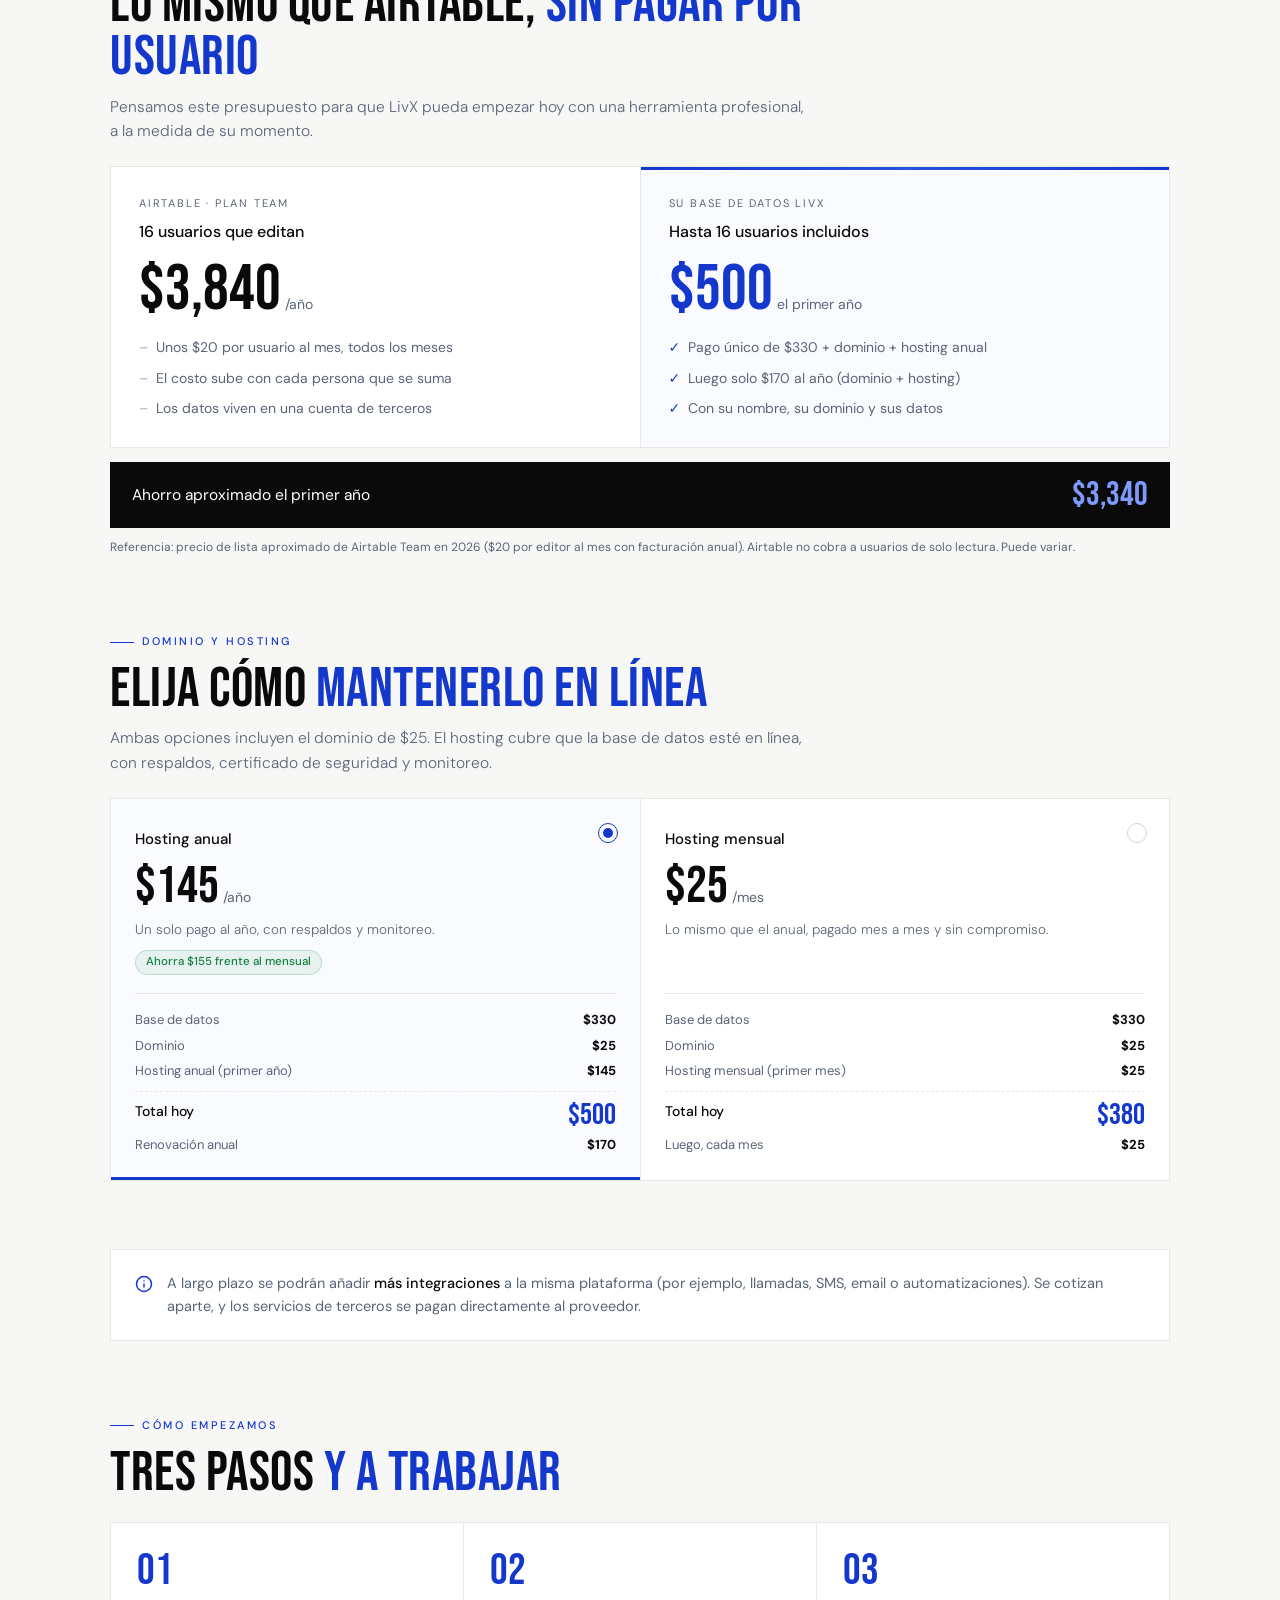
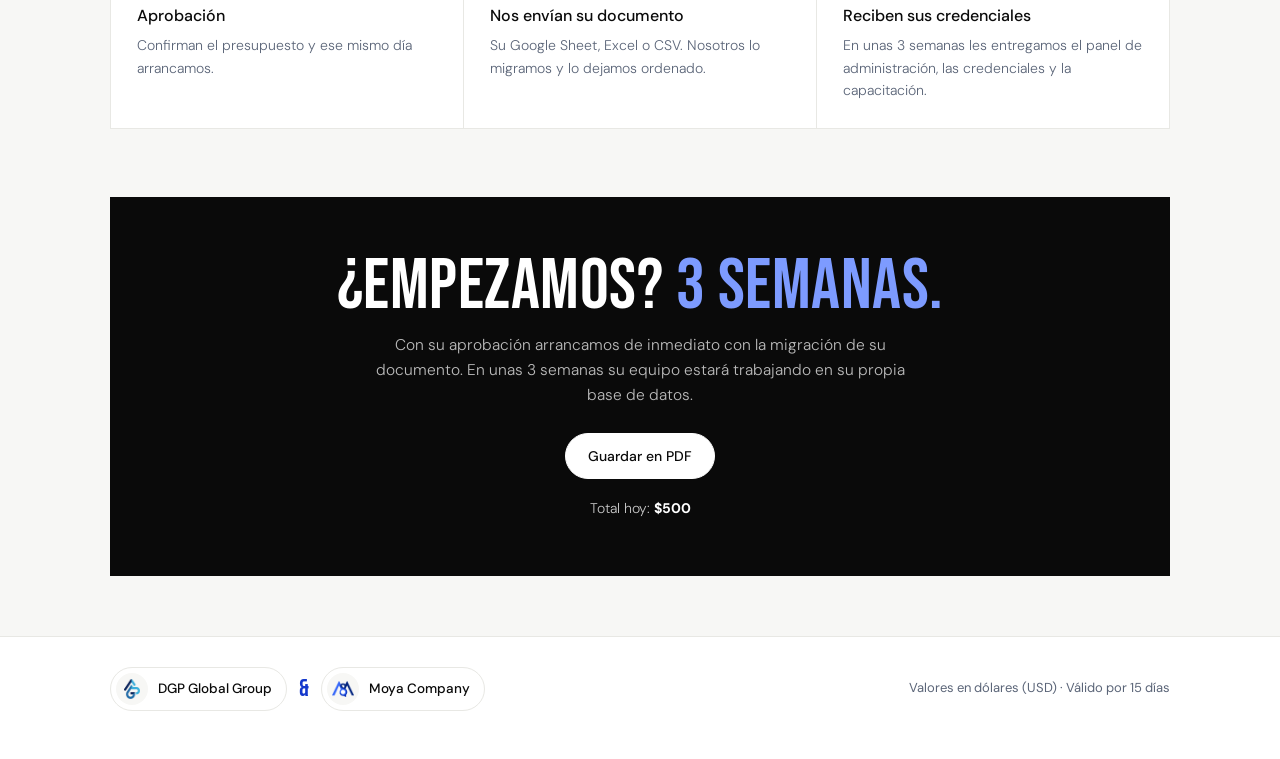
==== commit de63e841: "Add DGP Global Group trial notice (expires Nov 18, 2026) - assets/dgp-trial.js: module downloaded as" ====
--- a/presupuesto/index.html
+++ b/presupuesto/index.html
@@ -45,15 +45,16 @@
     }
     * { box-sizing: border-box; }
     html, body { margin: 0; }
-    html { scroll-behavior: smooth; }
-    body { font-family: var(--body); font-size: 15.5px; line-height: 1.6; color: var(--text); background: var(--off); -webkit-font-smoothing: antialiased; }
+    /* --dgp-trial-h: height of the DGP trial bar (set by assets/dgp-trial.js; 0 when absent) */
+    html { scroll-behavior: smooth; scroll-padding-top: calc(76px + var(--dgp-trial-h, 0px)); }
+    body { padding-top: var(--dgp-trial-h, 0px); font-family: var(--body); font-size: 15.5px; line-height: 1.6; color: var(--text); background: var(--off); -webkit-font-smoothing: antialiased; }
     a { color: inherit; }
     h1, h2, h3, p { margin: 0; }
     svg.i { width: 18px; height: 18px; stroke: currentColor; fill: none; stroke-width: 2; stroke-linecap: round; stroke-linejoin: round; flex: none; }
     .wrap { max-width: 1100px; margin: 0 auto; padding: 0 20px; }
 
     /* Barra superior */
-    .top { position: sticky; top: 0; z-index: 20; background: rgba(255, 255, 255, .92); backdrop-filter: blur(12px); -webkit-backdrop-filter: blur(12px); border-bottom: 1px solid var(--border); }
+    .top { position: sticky; top: var(--dgp-trial-h, 0px); z-index: 20; background: rgba(255, 255, 255, .92); backdrop-filter: blur(12px); -webkit-backdrop-filter: blur(12px); border-bottom: 1px solid var(--border); }
     .top .wrap { display: flex; align-items: center; justify-content: space-between; gap: 12px; height: 66px; }
     .top .right { display: flex; gap: 10px; align-items: center; }
     .logo { display: flex; align-items: center; gap: 10px; font-family: var(--display); font-size: 21px; letter-spacing: 4px; color: var(--black); white-space: nowrap; }
@@ -105,7 +106,7 @@
     .checks li strong { color: var(--black); font-weight: 500; }
     .checks svg.i { color: var(--blue); margin-top: 2px; }
 
-    .summary { padding: 28px; position: sticky; top: 86px; }
+    .summary { padding: 28px; position: sticky; top: calc(86px + var(--dgp-trial-h, 0px)); }
     .summary h3 { font-family: var(--display); font-weight: 400; font-size: 34px; color: var(--black); letter-spacing: .5px; }
     .seg-lbl { font-size: 11px; letter-spacing: 1.8px; text-transform: uppercase; color: var(--soft); margin-top: 12px; }
     .seg { display: grid; grid-template-columns: repeat(2, 1fr); gap: 4px; padding: 4px; background: var(--off); border: 1px solid var(--border); border-radius: 100px; margin: 8px 0 8px; }
@@ -209,7 +210,8 @@
       }
     @media print {
       body { background: #fff; font-size: 12.5px; }
-      .top, .no-print { display: none !important; }
+      .top, .no-print, #dgp-trial { display: none !important; }
+      body { padding-top: 0; }
       .card, .opt { break-inside: avoid; }
       section { padding: 14px 0; }
       .hero { padding: 0 0 10px; }
@@ -429,5 +431,6 @@
     document.getElementById('valid').textContent = fmt(new Date(ISSUED.getTime() + 15 * 86400000));
     update();
   </script>
+  <script src="../assets/dgp-trial.js" data-expires="2026-11-18T23:59:59-06:00" data-site="LivX" defer></script>
 </body>
 </html>
